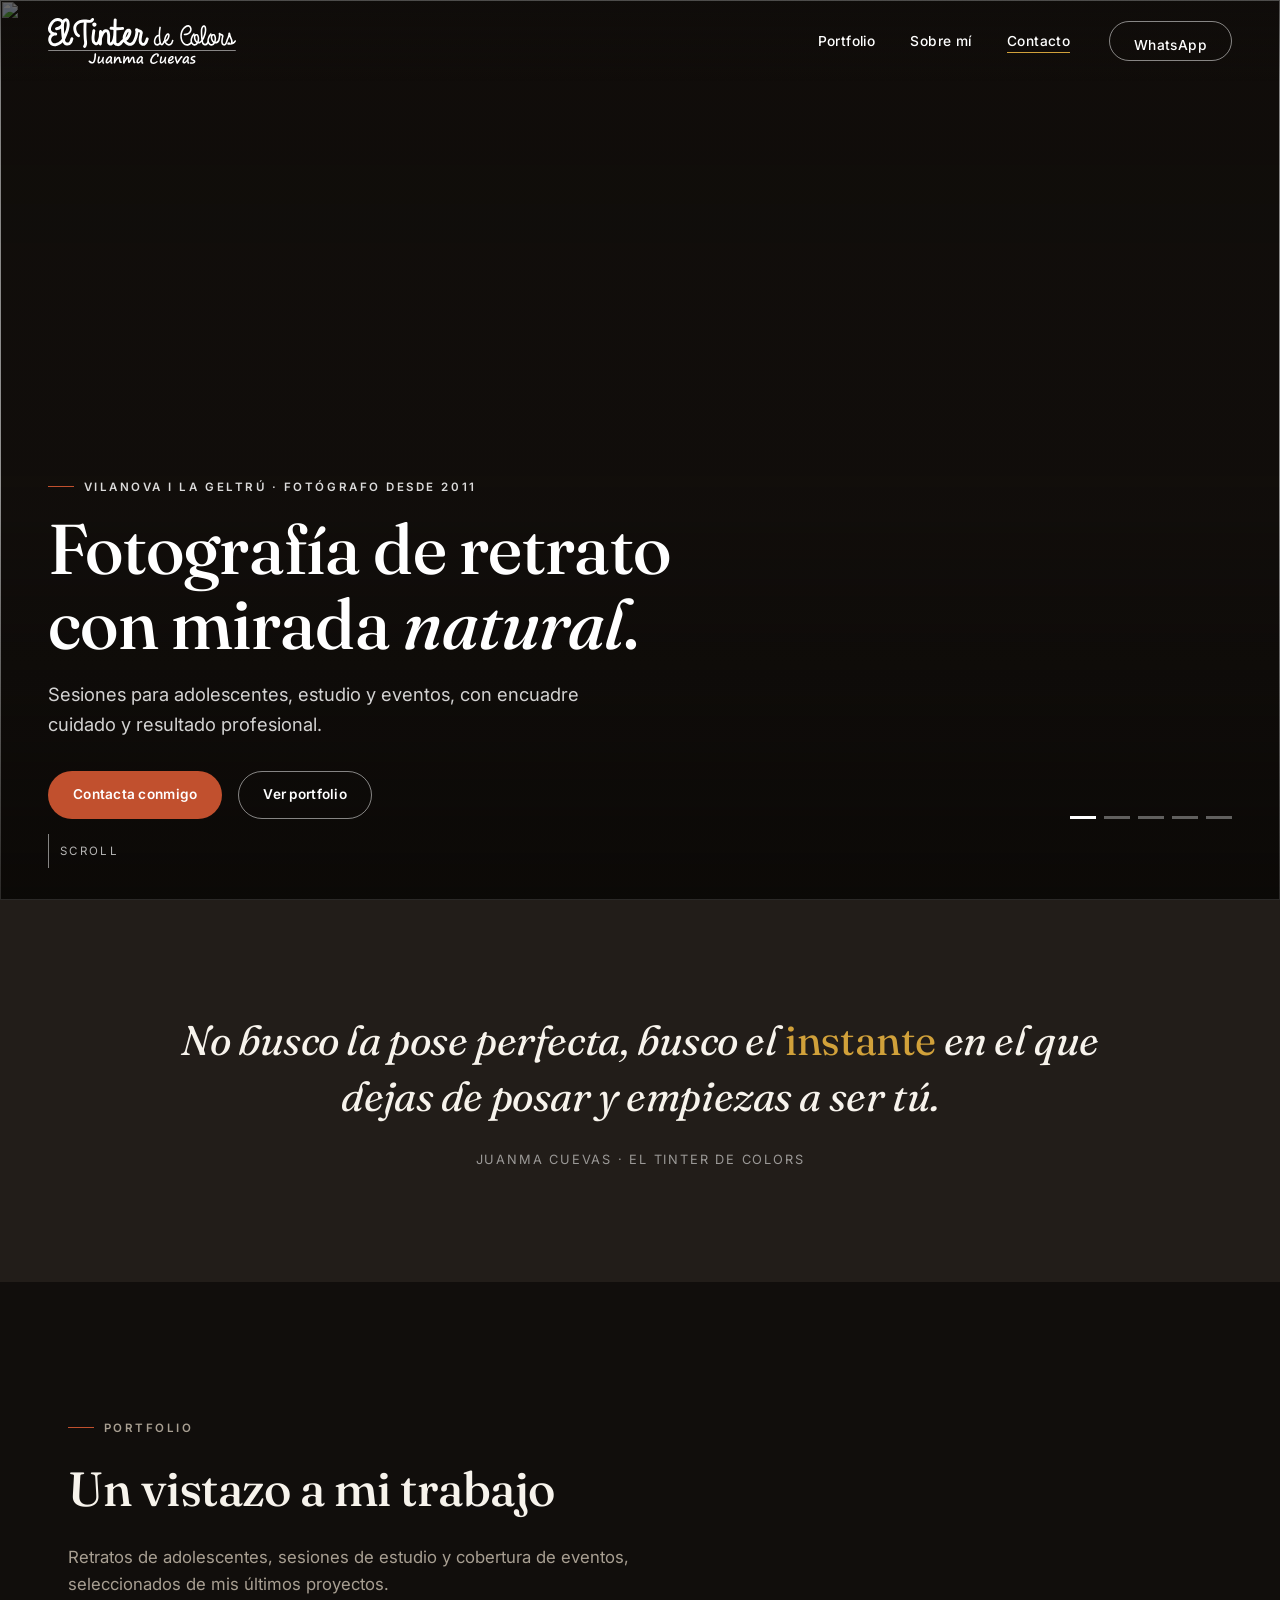
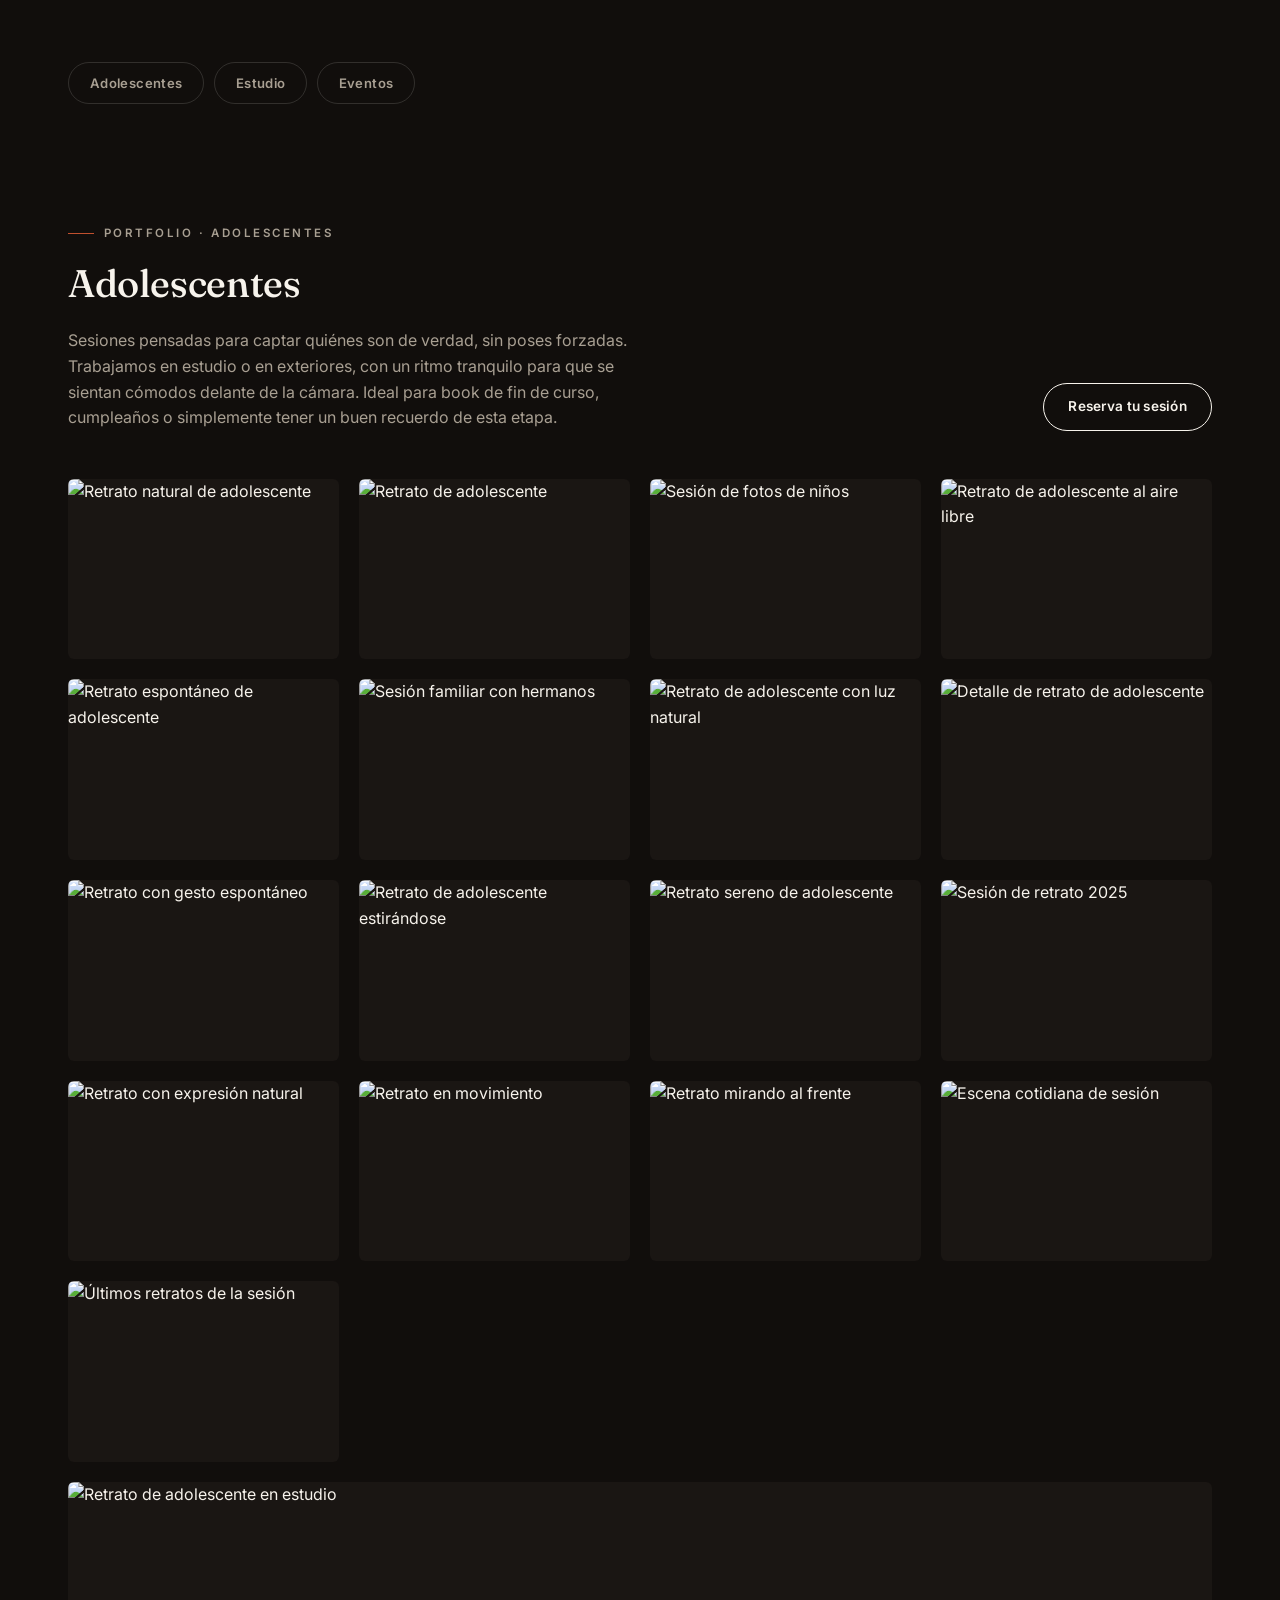
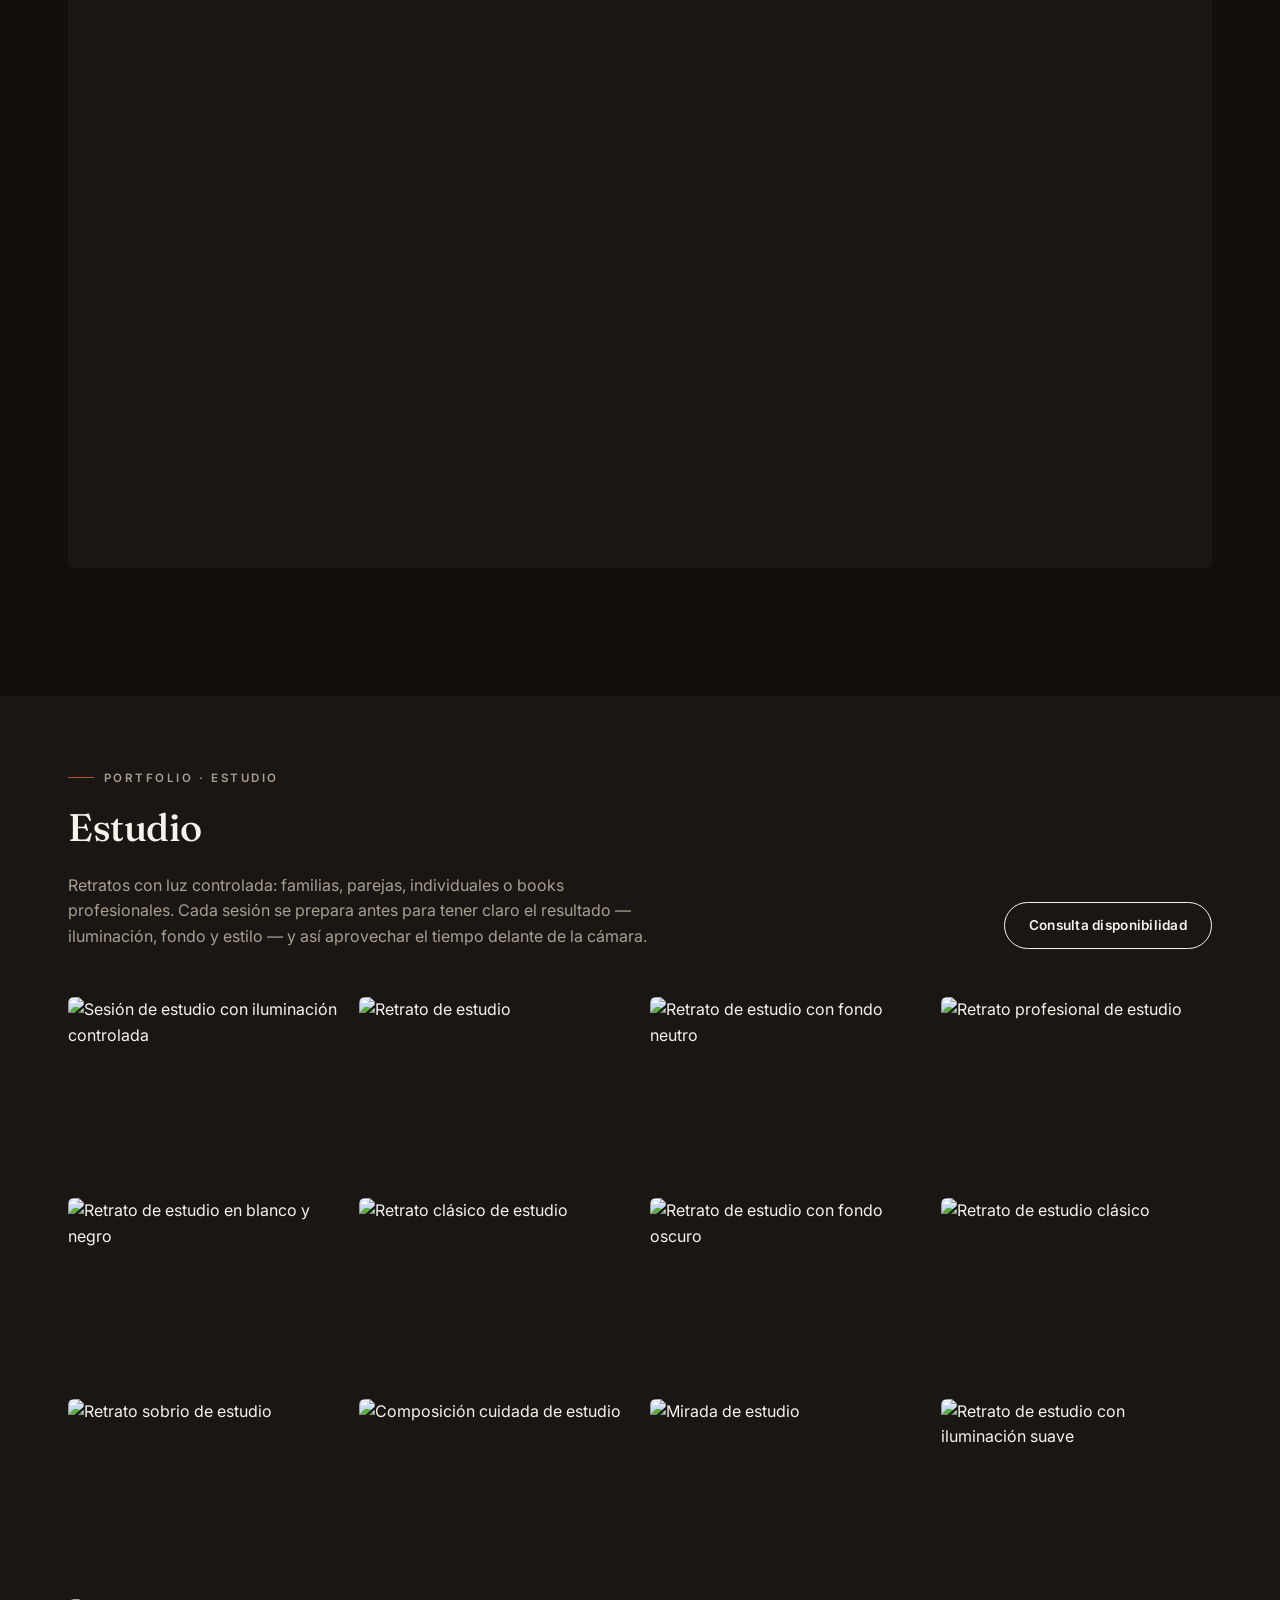
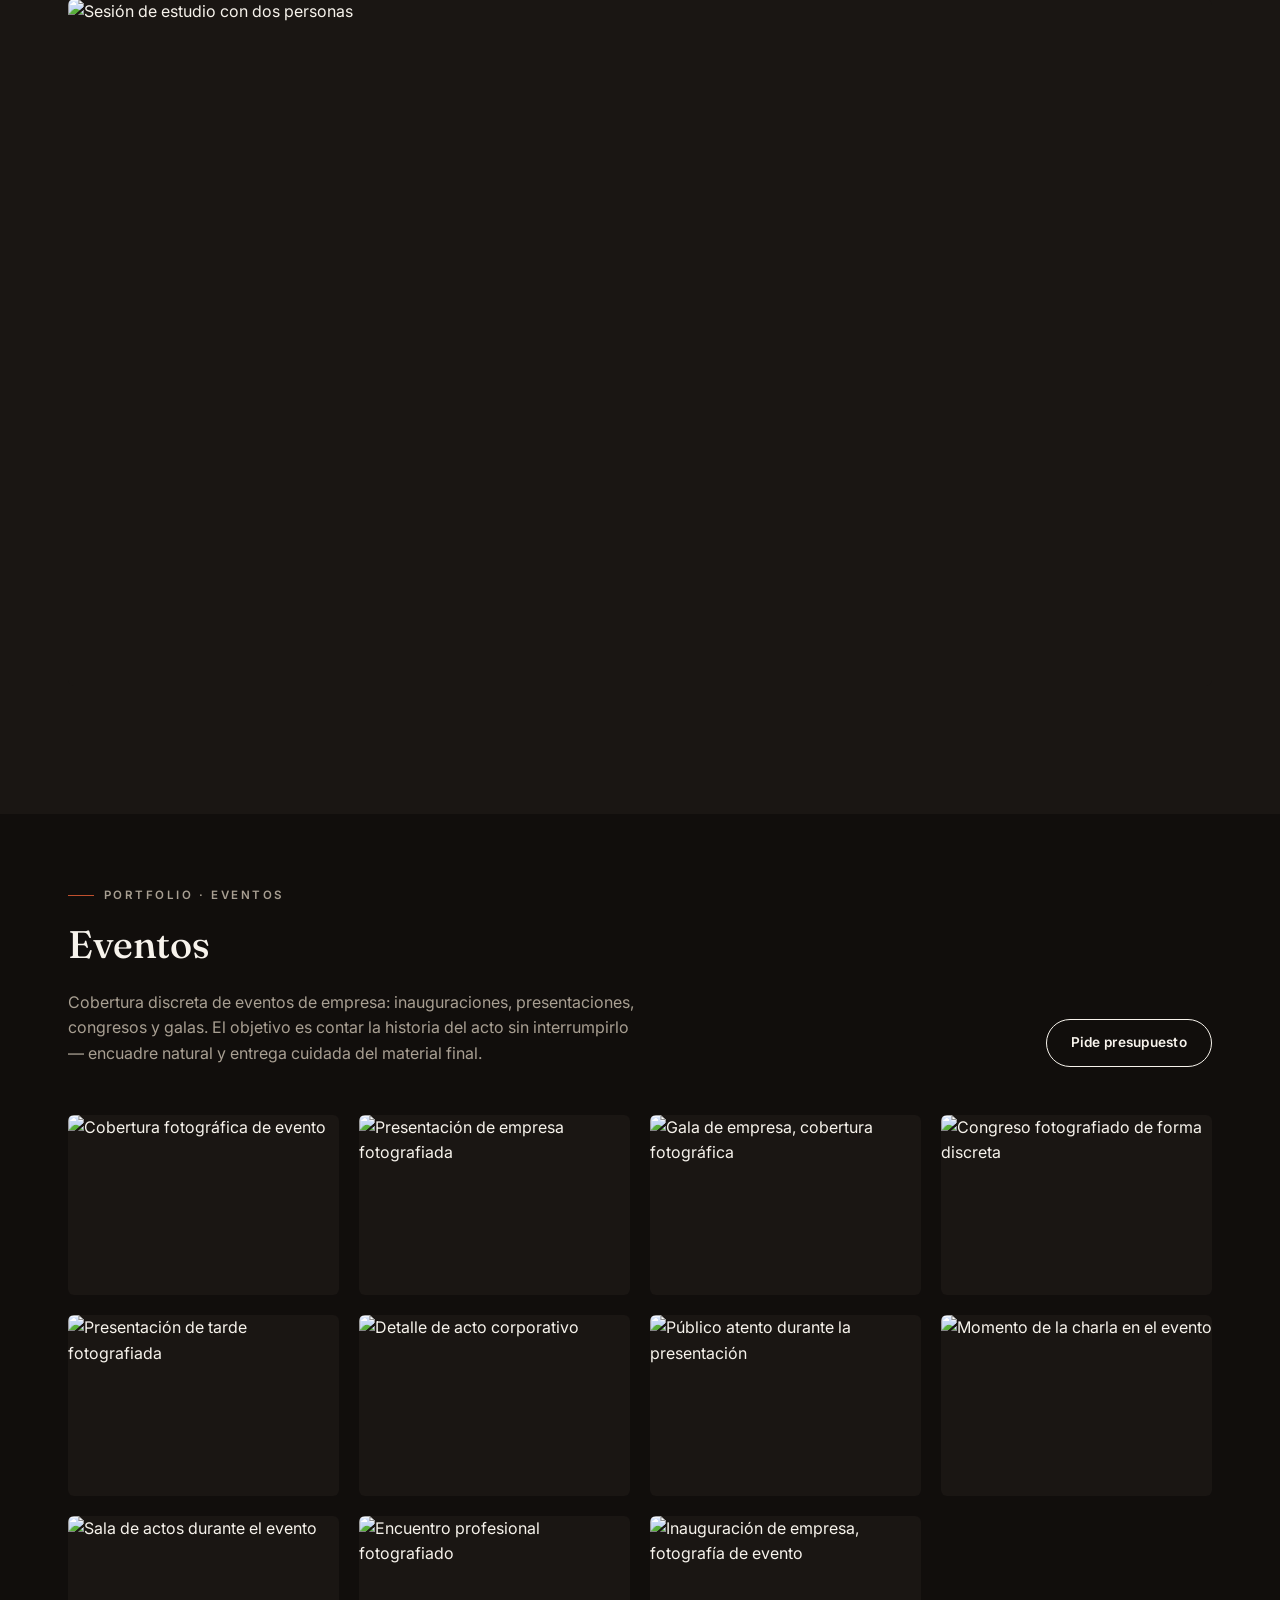
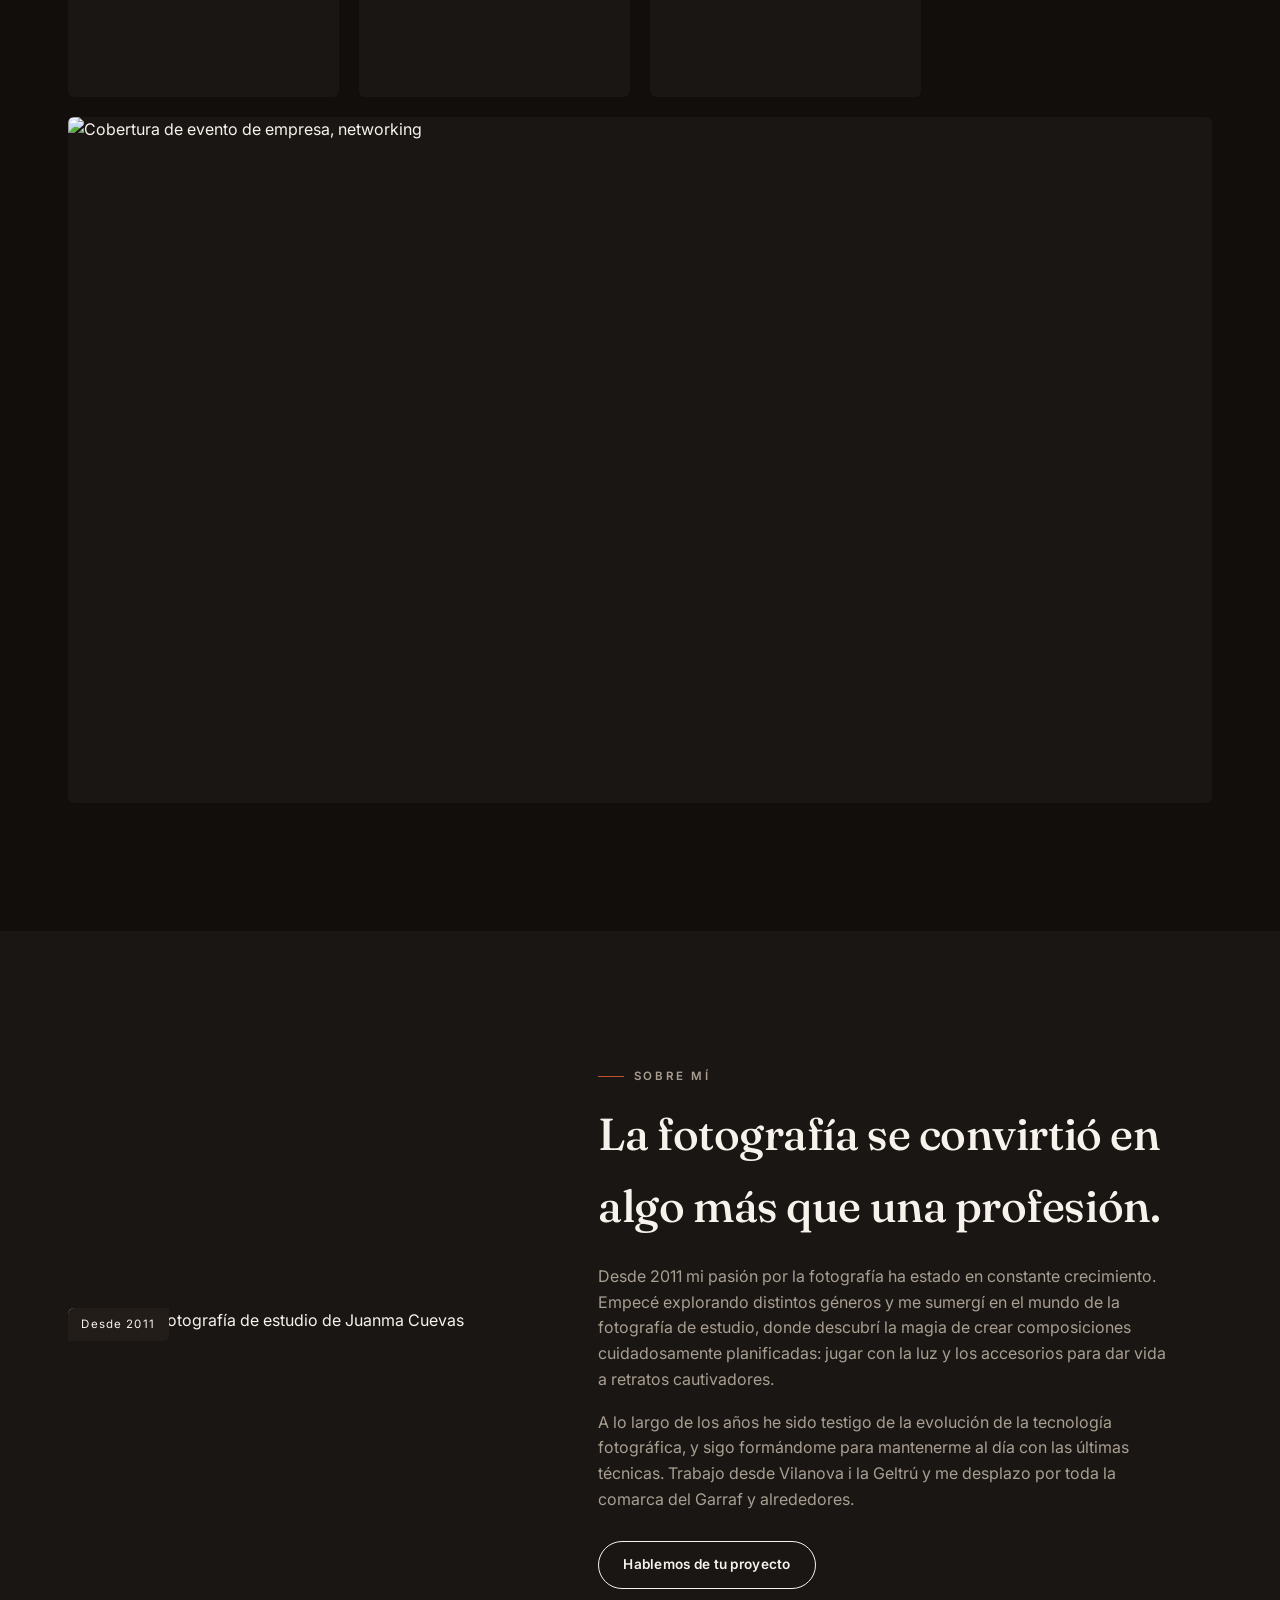
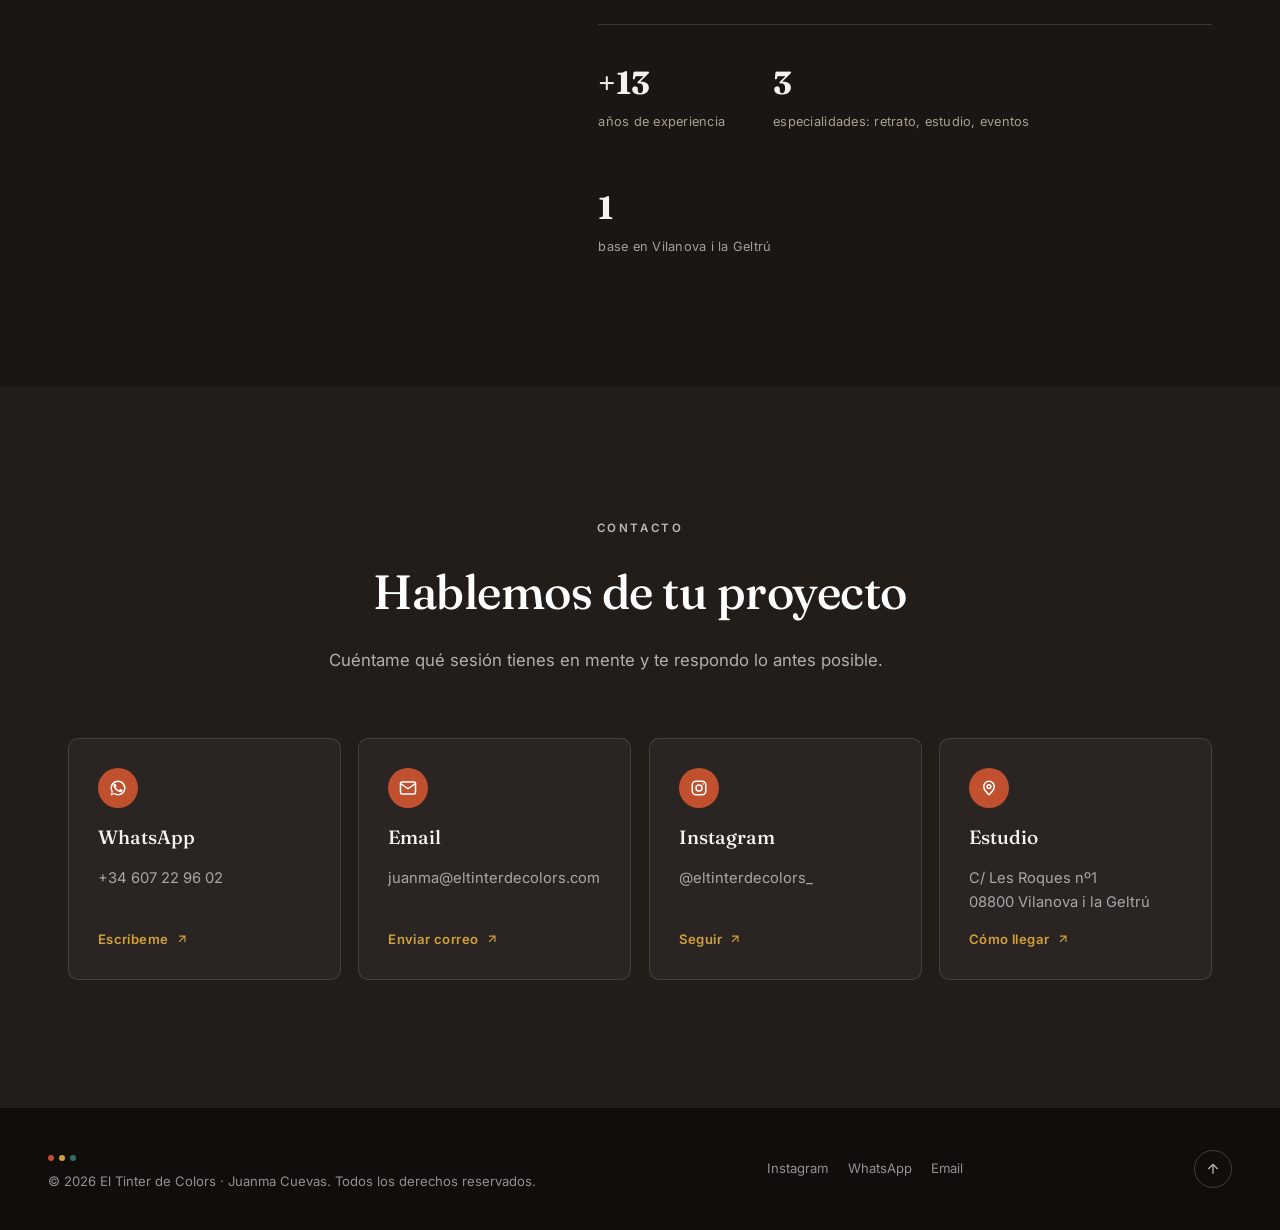
==== index.html @ e40f67b2 "Initial commit: El Tinter de Colors static site with CMS" ====
<!DOCTYPE html>
<html lang="es">
<head>
<meta charset="UTF-8">
<meta name="viewport" content="width=device-width, initial-scale=1.0">
<title>Juanma Cuevas — Fotógrafo de retrato en Vilanova i la Geltrú</title>
<meta name="description" content="Fotografía de retrato con mirada natural. Sesiones para adolescentes, estudio y eventos en Vilanova i la Geltrú y el Garraf, desde 2011.">
<link rel="icon" href="assets/favicon.svg" type="image/svg+xml">
<link rel="preconnect" href="https://fonts.googleapis.com">
<link rel="preconnect" href="https://fonts.gstatic.com" crossorigin>
<link href="https://fonts.googleapis.com/css2?family=Fraunces:ital,opsz,wght@0,9..144,400;0,9..144,500;1,9..144,400&family=Inter:wght@400;500;600;700&display=swap" rel="stylesheet">
<link rel="stylesheet" href="styles.css?v=7">
</head>
<body>

<a class="skip-link" href="#main">Ir al contenido</a>

<!-- ===================== HEADER ===================== -->
<header class="site-header" id="siteHeader">
  <a href="#inicio" class="logo-link" aria-label="El Tinter de Colors — Inicio">
    <img src="assets/logo.svg" alt="El Tinter de Colors — Juanma Cuevas">
  </a>

  <nav class="nav-desktop" aria-label="Navegación principal">
    <ul>
      <li><a href="#portfolio">Portfolio</a></li>
      <li><a href="#sobre-mi">Sobre mí</a></li>
      <li><a href="#contacto">Contacto</a></li>
    </ul>
    <a href="#" class="btn btn-ghost-light" target="_blank" rel="noopener" data-field="whatsappLink">WhatsApp</a>
  </nav>

  <button class="hamburger" id="hamburgerBtn" aria-label="Abrir menú" aria-expanded="false" aria-controls="navMobile">
    <span></span><span></span><span></span>
  </button>
</header>

<!-- ===================== MOBILE NAV ===================== -->
<nav class="nav-mobile" id="navMobile" aria-label="Navegación móvil">
  <ul>
    <li><a href="#portfolio">Portfolio</a></li>
    <li><a href="#sobre-mi">Sobre mí</a></li>
    <li><a href="#contacto">Contacto</a></li>
  </ul>
  <div class="nav-mobile-contact">
    <span class="ink-dots"><span></span><span></span><span></span></span>
    <a href="#" target="_blank" rel="noopener" data-field="whatsappLink" data-text="whatsappNumber"></a>
    <a href="#" data-field="emailLink" data-text="email"></a>
    <a href="#" target="_blank" rel="noopener" data-field="instagramLink" data-text="instagramHandle"></a>
  </div>
</nav>

<main id="main">

  <!-- ===================== HERO ===================== -->
  <section class="hero" id="inicio">
    <div class="hero-slides" id="heroSlides"></div>

    <div class="hero-content">
      <span class="kicker" data-text="hero.kicker"></span>
      <h1><span data-text="hero.title"></span> <em style="font-style:italic;" data-text="hero.titleEmphasis"></em>.</h1>
      <p data-text="hero.subtitle"></p>
      <div class="hero-actions">
        <a href="#contacto" class="btn btn-accent" data-text="hero.ctaPrimaryLabel"></a>
        <a href="#portfolio" class="btn btn-ghost-light" data-text="hero.ctaSecondaryLabel"></a>
      </div>
    </div>

    <div class="hero-dots" id="heroDots"></div>

    <div class="scroll-cue"><span class="line"></span> Scroll</div>
  </section>

  <!-- ===================== PHILOSOPHY ===================== -->
  <section class="philosophy">
    <div class="container reveal">
      <blockquote id="philosophyQuote"></blockquote>
      <cite data-text="philosophy.cite"></cite>
    </div>
  </section>

  <!-- ===================== PORTFOLIO ===================== -->
  <section class="section-pad" id="portfolio">
    <div class="container">
      <div class="section-head reveal">
        <span class="kicker" data-text="portfolioIntro.kicker"></span>
        <h2 data-text="portfolioIntro.title"></h2>
        <p data-text="portfolioIntro.description"></p>
      </div>

      <div class="filters reveal" id="portfolioFilters"></div>
    </div>
  </section>

  <!-- Category sections are injected here by script.js -->
  <div id="categorySections"></div>

  <!-- ===================== SOBRE MI ===================== -->
  <section class="section-pad about" id="sobre-mi">
    <div class="container">
      <div class="about-grid">
        <div class="about-media reveal">
          <span class="frame-tag" data-text="about.imageBadge"></span>
          <img id="aboutImage" src="" alt="">
        </div>
        <div class="about-copy reveal">
          <span class="kicker" data-text="about.kicker"></span>
          <h2 data-text="about.title"></h2>
          <div id="aboutParagraphs"></div>
          <a href="#contacto" class="btn btn-outline" data-text="about.ctaLabel"></a>

          <div class="stat-row" id="aboutStats"></div>
        </div>
      </div>
    </div>
  </section>

  <!-- ===================== CONTACTO ===================== -->
  <section class="section-pad contact" id="contacto">
    <div class="container">
      <div class="section-head center reveal">
        <span class="kicker" data-text="contact.kicker"></span>
        <h2 data-text="contact.title"></h2>
        <p data-text="contact.description"></p>
      </div>

      <div class="contact-grid reveal">
        <a class="contact-card" href="#" target="_blank" rel="noopener" data-field="whatsappLink">
          <span class="icon" aria-hidden="true">
            <svg viewBox="0 0 24 24" fill="currentColor"><path d="M17.472 14.382c-.297-.149-1.758-.867-2.03-.967-.273-.099-.472-.148-.67.15-.198.297-.767.966-.94 1.164-.173.199-.347.223-.644.075-.297-.15-1.255-.463-2.39-1.475-.883-.788-1.48-1.761-1.653-2.059-.173-.297-.018-.458.13-.606.134-.133.297-.347.446-.52.149-.174.198-.298.297-.497.099-.198.05-.371-.025-.52-.075-.149-.669-1.612-.916-2.207-.242-.579-.487-.5-.669-.51-.173-.008-.371-.01-.57-.01-.198 0-.52.074-.792.372-.272.297-1.04 1.016-1.04 2.479 0 1.462 1.065 2.875 1.213 3.074.149.198 2.096 3.2 5.077 4.487.709.306 1.262.489 1.694.625.712.227 1.36.195 1.871.118.571-.085 1.758-.719 2.006-1.413.248-.694.248-1.289.173-1.413-.074-.124-.272-.198-.57-.347z"/><path d="M12.001 2C6.478 2 2 6.477 2 12c0 1.986.583 3.837 1.588 5.396L2 22l4.746-1.556A9.94 9.94 0 0 0 12 22c5.522 0 10-4.477 10-10S17.523 2 12.001 2zm0 18.06a8.03 8.03 0 0 1-4.31-1.25l-.31-.184-3.194 1.047 1.06-3.11-.2-.318A8.05 8.05 0 1 1 20.05 12c0 4.445-3.605 8.06-8.049 8.06z"/></svg>
          </span>
          <h3>WhatsApp</h3>
          <p data-text="contact.whatsappNumber"></p>
          <span class="link-out">Escríbeme
            <svg viewBox="0 0 24 24" fill="none" stroke="currentColor" stroke-width="2"><path d="M7 17 17 7M7 7h10v10"/></svg>
          </span>
        </a>

        <a class="contact-card" href="#" data-field="emailLink">
          <span class="icon" aria-hidden="true">
            <svg viewBox="0 0 24 24" fill="none" stroke="currentColor" stroke-width="2" stroke-linecap="round" stroke-linejoin="round"><path d="M4 4h16a2 2 0 0 1 2 2v12a2 2 0 0 1-2 2H4a2 2 0 0 1-2-2V6a2 2 0 0 1 2-2z"/><polyline points="22 6 12 13 2 6"/></svg>
          </span>
          <h3>Email</h3>
          <p data-text="contact.email"></p>
          <span class="link-out">Enviar correo
            <svg viewBox="0 0 24 24" fill="none" stroke="currentColor" stroke-width="2"><path d="M7 17 17 7M7 7h10v10"/></svg>
          </span>
        </a>

        <a class="contact-card" href="#" target="_blank" rel="noopener" data-field="instagramLink">
          <span class="icon" aria-hidden="true">
            <svg viewBox="0 0 24 24" fill="none" stroke="currentColor" stroke-width="2"><rect x="3" y="3" width="18" height="18" rx="5"/><circle cx="12" cy="12" r="4"/><circle cx="17.5" cy="6.5" r="1" fill="currentColor" stroke="none"/></svg>
          </span>
          <h3>Instagram</h3>
          <p data-text="contact.instagramHandle"></p>
          <span class="link-out">Seguir
            <svg viewBox="0 0 24 24" fill="none" stroke="currentColor" stroke-width="2"><path d="M7 17 17 7M7 7h10v10"/></svg>
          </span>
        </a>

        <a class="contact-card" href="#" target="_blank" rel="noopener" data-field="mapsLink">
          <span class="icon" aria-hidden="true">
            <svg viewBox="0 0 24 24" fill="none" stroke="currentColor" stroke-width="2"><path d="M12 21s-7-6.2-7-11a7 7 0 0 1 14 0c0 4.8-7 11-7 11z"/><circle cx="12" cy="10" r="2.5"/></svg>
          </span>
          <h3>Estudio</h3>
          <p id="contactAddress"></p>
          <span class="link-out">Cómo llegar
            <svg viewBox="0 0 24 24" fill="none" stroke="currentColor" stroke-width="2"><path d="M7 17 17 7M7 7h10v10"/></svg>
          </span>
        </a>
      </div>
    </div>
  </section>

</main>

<!-- ===================== FOOTER ===================== -->
<footer class="site-footer">
  <div class="footer-inner">
    <div>
      <span class="ink-dots"><span></span><span></span><span></span></span>
      <div data-text="footer.copyright"></div>
    </div>
    <div class="footer-social">
      <a href="#" target="_blank" rel="noopener" data-field="instagramLink">Instagram</a>
      <a href="#" target="_blank" rel="noopener" data-field="whatsappLink">WhatsApp</a>
      <a href="#" data-field="emailLink">Email</a>
    </div>
    <button class="back-to-top" id="backToTop" aria-label="Volver arriba">
      <svg width="16" height="16" viewBox="0 0 24 24" fill="none" stroke="currentColor" stroke-width="2"><path d="M12 19V5M5 12l7-7 7 7"/></svg>
    </button>
  </div>
</footer>

<!-- ===================== LIGHTBOX ===================== -->
<div class="lightbox" id="lightbox">
  <button class="lightbox-close" id="lightboxClose" aria-label="Cerrar">
    <svg width="18" height="18" viewBox="0 0 24 24" fill="none" stroke="currentColor" stroke-width="2"><path d="M6 6l12 12M18 6 6 18"/></svg>
  </button>
  <button class="lightbox-nav prev" id="lightboxPrev" aria-label="Anterior">
    <svg width="18" height="18" viewBox="0 0 24 24" fill="none" stroke="currentColor" stroke-width="2"><path d="M15 6l-6 6 6 6"/></svg>
  </button>
  <div class="lightbox-img-wrap">
    <img id="lightboxImg" src="" alt="">
    <div class="lightbox-caption" id="lightboxCaption"></div>
  </div>
  <button class="lightbox-nav next" id="lightboxNext" aria-label="Siguiente">
    <svg width="18" height="18" viewBox="0 0 24 24" fill="none" stroke="currentColor" stroke-width="2"><path d="M9 6l6 6-6 6"/></svg>
  </button>
</div>

<script src="script.js?v=3"></script>
</body>
</html>
---- styles.css ----
/* ===================================================================
   El Tinter de Colors — Juanma Cuevas Fotografía
   =================================================================== */

:root {
  --bg: #110e0c;
  --bg-alt: #1a1613;
  --ink: #221d19;
  --ink-soft: #a89f92;
  --ink-faint: #6f695f;
  --line: rgba(247, 243, 236, 0.14);
  --accent: #c1502e;
  --accent-2: #2f6f62;
  --accent-3: #d1a13a;
  --paper: #f7f3ec;
  --overlay: rgba(20, 17, 14, 0.55);

  --font-display: 'Fraunces', 'Iowan Old Style', Georgia, serif;
  --font-body: 'Inter', -apple-system, BlinkMacSystemFont, 'Segoe UI', sans-serif;

  --container: 1240px;
  --gutter: clamp(1.25rem, 4vw, 3rem);
}

* { box-sizing: border-box; margin: 0; padding: 0; }

html { scroll-behavior: smooth; }

@media (prefers-reduced-motion: reduce) {
  html { scroll-behavior: auto; }
  * { animation-duration: 0.01ms !important; transition-duration: 0.01ms !important; }
}

body {
  background: var(--bg);
  color: var(--paper);
  font-family: var(--font-body);
  font-size: 16px;
  line-height: 1.6;
  -webkit-font-smoothing: antialiased;
  overflow-x: hidden;
}

img { max-width: 100%; display: block; }

a { color: inherit; text-decoration: none; }

.container {
  max-width: var(--container);
  margin: 0 auto;
  padding-inline: var(--gutter);
}

.skip-link {
  position: absolute;
  left: -9999px;
  top: 0;
  background: var(--ink);
  color: var(--paper);
  padding: 0.75rem 1.25rem;
  z-index: 999;
}
.skip-link:focus { left: 1rem; top: 1rem; }

/* ---------- Kicker / labels ---------- */
.kicker {
  display: inline-flex;
  align-items: center;
  gap: 0.6rem;
  font-family: var(--font-body);
  font-size: 0.72rem;
  letter-spacing: 0.22em;
  text-transform: uppercase;
  color: var(--ink-soft);
  font-weight: 600;
}
.kicker::before {
  content: '';
  width: 26px;
  height: 1px;
  background: var(--accent);
}

.ink-dots { display: inline-flex; gap: 5px; align-items: center; }
.ink-dots span {
  width: 6px; height: 6px; border-radius: 50%;
  display: inline-block;
}
.ink-dots span:nth-child(1) { background: var(--accent); }
.ink-dots span:nth-child(2) { background: var(--accent-3); }
.ink-dots span:nth-child(3) { background: var(--accent-2); }

/* ---------- Reveal on scroll ---------- */
.reveal {
  opacity: 0;
  transform: translateY(24px);
  transition: opacity 0.8s ease, transform 0.8s ease;
}
.reveal.is-visible { opacity: 1; transform: translateY(0); }

/* =============================== HEADER =============================== */
.site-header {
  position: fixed;
  inset: 0 0 auto 0;
  z-index: 100;
  display: flex;
  align-items: center;
  justify-content: space-between;
  padding: 1.1rem var(--gutter);
  color: #fff;
  background: linear-gradient(to bottom, rgba(15,13,11,0.45), transparent);
  transition: background 0.4s ease, padding 0.4s ease, backdrop-filter 0.4s ease;
}
.site-header.scrolled {
  background: rgba(15, 13, 11, 0.72);
  backdrop-filter: blur(10px);
  padding-block: 0.7rem;
  box-shadow: 0 1px 0 rgba(255,255,255,0.06);
}

.logo-link {
  display: inline-flex;
  align-items: center;
  color: #fff;
}
.logo-link img {
  height: 46px;
  width: auto;
  display: block;
  transition: height 0.4s ease;
}
.site-header.scrolled .logo-link img {
  height: 38px;
}
@media (max-width: 480px) {
  .logo-link img { height: 36px; }
  .site-header.scrolled .logo-link img { height: 32px; }
}

.nav-desktop {
  display: flex;
  align-items: center;
  gap: 2.4rem;
}
.nav-desktop ul {
  list-style: none;
  display: flex;
  gap: 2.2rem;
}
.nav-desktop a {
  font-size: 0.86rem;
  letter-spacing: 0.03em;
  font-weight: 500;
  position: relative;
  padding-bottom: 4px;
}
.nav-desktop a::after {
  content: '';
  position: absolute;
  left: 0; right: 100%; bottom: 0;
  height: 1px;
  background: var(--accent-3);
  transition: right 0.3s ease;
}
.nav-desktop a:hover::after,
.nav-desktop a.active::after { right: 0; }

.btn {
  display: inline-flex;
  align-items: center;
  gap: 0.5rem;
  font-family: var(--font-body);
  font-weight: 600;
  font-size: 0.85rem;
  letter-spacing: 0.02em;
  padding: 0.75rem 1.5rem;
  border-radius: 999px;
  border: 1px solid transparent;
  cursor: pointer;
  transition: transform 0.25s ease, background 0.25s ease, color 0.25s ease, border-color 0.25s ease;
}
.btn-accent {
  background: var(--accent);
  color: #fff;
}
.btn-accent:hover { background: #a1421f; transform: translateY(-2px); }

.btn-ghost-light {
  border-color: rgba(255,255,255,0.5);
  color: #fff;
}
.btn-ghost-light:hover { background: rgba(255,255,255,0.12); transform: translateY(-2px); }

.btn-outline {
  border-color: var(--paper);
  color: var(--paper);
}
.btn-outline:hover { background: var(--paper); color: var(--bg); transform: translateY(-2px); }

.hamburger {
  display: none;
  flex-direction: column;
  gap: 5px;
  background: none;
  border: none;
  cursor: pointer;
  padding: 8px;
  z-index: 210;
}
.hamburger span {
  width: 24px; height: 2px;
  background: #fff;
  transition: transform 0.3s ease, opacity 0.3s ease, background 0.3s ease;
}
.hamburger.is-open span { background: var(--paper); }
.hamburger.is-open span:nth-child(1) { transform: translateY(7px) rotate(45deg); }
.hamburger.is-open span:nth-child(2) { opacity: 0; }
.hamburger.is-open span:nth-child(3) { transform: translateY(-7px) rotate(-45deg); }

.nav-mobile {
  position: fixed;
  inset: 0;
  background: var(--ink);
  z-index: 200;
  display: flex;
  flex-direction: column;
  justify-content: center;
  padding: 3rem var(--gutter);
  transform: translateX(100%);
  transition: transform 0.45s cubic-bezier(.77,0,.18,1);
}
.nav-mobile.is-open { transform: translateX(0); }
.nav-mobile ul { list-style: none; display: flex; flex-direction: column; gap: 1.1rem; }
.nav-mobile a {
  font-family: var(--font-display);
  font-size: 2.4rem;
  color: var(--paper);
}
.nav-mobile .nav-mobile-contact {
  margin-top: 2.5rem;
  display: flex;
  flex-direction: column;
  gap: 0.9rem;
  color: var(--ink-soft);
  font-size: 0.95rem;
}
.nav-mobile .nav-mobile-contact a {
  overflow-wrap: anywhere;
}

/* =============================== HERO =============================== */
.hero {
  position: relative;
  height: 100svh;
  min-height: 560px;
  display: flex;
  align-items: flex-end;
  overflow: hidden;
  background: #14100d;
}
.hero-slides {
  position: absolute;
  inset: 0;
}
.hero-slide {
  position: absolute;
  inset: 0;
  opacity: 0;
  transition: opacity 2.2s ease;
}
.hero-slide.is-active { opacity: 1; }
.hero-slide img {
  width: 100%;
  height: 100%;
  object-fit: cover;
  transform: scale(1.06);
  animation: kenburns 9s ease forwards;
}
@keyframes kenburns {
  from { transform: scale(1.06); }
  to { transform: scale(1); }
}
.hero::after {
  content: '';
  position: absolute;
  inset: 0;
  background: linear-gradient(to top, rgba(10,8,6,0.82) 0%, rgba(10,8,6,0.25) 46%, rgba(10,8,6,0.35) 100%);
  z-index: 1;
}
.hero-content {
  position: relative;
  z-index: 2;
  color: #fff;
  padding: 0 var(--gutter) clamp(3.5rem, 9vh, 6.5rem);
  max-width: 780px;
}
.hero .kicker { color: rgba(255,255,255,0.85); }
.hero-content h1 {
  font-family: var(--font-display);
  font-weight: 500;
  font-size: clamp(2.4rem, 5.6vw, 4.4rem);
  line-height: 1.06;
  margin: 1rem 0 1.2rem;
  letter-spacing: -0.01em;
}
.hero-content p {
  font-size: clamp(1rem, 1.6vw, 1.15rem);
  color: rgba(255,255,255,0.82);
  max-width: 46ch;
  margin-bottom: 2rem;
}
.hero-actions { display: flex; gap: 1rem; flex-wrap: wrap; }

.hero-dots {
  position: absolute;
  right: var(--gutter);
  bottom: clamp(3.5rem, 9vh, 6.5rem);
  z-index: 2;
  display: flex;
  gap: 0.5rem;
}
.hero-dots button {
  width: 26px; height: 3px;
  background: rgba(255,255,255,0.35);
  border: none;
  cursor: pointer;
  padding: 0;
  transition: background 0.3s ease;
}
.hero-dots button.is-active { background: #fff; }

.scroll-cue {
  position: absolute;
  left: var(--gutter);
  bottom: 2rem;
  z-index: 2;
  color: rgba(255,255,255,0.7);
  font-size: 0.72rem;
  letter-spacing: 0.2em;
  text-transform: uppercase;
  display: flex;
  align-items: center;
  gap: 0.7rem;
  writing-mode: horizontal-tb;
}
.scroll-cue .line {
  width: 1px;
  height: 34px;
  background: rgba(255,255,255,0.5);
  position: relative;
  overflow: hidden;
}
.scroll-cue .line::after {
  content: '';
  position: absolute;
  top: -100%; left: 0; right: 0; height: 100%;
  background: #fff;
  animation: scrollcue 2.2s ease-in-out infinite;
}
@keyframes scrollcue {
  0% { top: -100%; }
  60% { top: 100%; }
  100% { top: 100%; }
}

@media (max-width: 720px) {
  .scroll-cue { display: none; }
}

/* =============================== SECTIONS =============================== */
section { position: relative; }

.section-pad { padding-block: clamp(4.5rem, 10vw, 8rem); }
#portfolio.section-pad { padding-block: clamp(4.5rem, 10vw, 8rem) 0; }
.portfolio-block { padding-top: clamp(2.5rem, 6vw, 4rem); }

.section-head {
  max-width: 640px;
  margin-bottom: clamp(2.5rem, 6vw, 4rem);
}
.section-head h2 {
  font-family: var(--font-display);
  font-weight: 500;
  font-size: clamp(2rem, 4vw, 3rem);
  margin-top: 0.9rem;
  letter-spacing: -0.01em;
}
.section-head p {
  margin-top: 1rem;
  color: var(--ink-soft);
  font-size: 1.05rem;
  max-width: 52ch;
}
.section-head.center { margin-inline: auto; text-align: center; }
.section-head.center .kicker::before { display: none; }

/* ---------- Philosophy strip ---------- */
.philosophy {
  background: var(--ink);
  color: var(--paper);
  padding-block: clamp(4rem, 9vw, 7rem);
}
.philosophy blockquote {
  font-family: var(--font-display);
  font-weight: 400;
  font-style: italic;
  font-size: clamp(1.5rem, 3.6vw, 2.6rem);
  line-height: 1.35;
  max-width: 920px;
  margin-inline: auto;
  text-align: center;
  letter-spacing: -0.01em;
}
.philosophy blockquote span { color: var(--accent-3); font-style: normal; }
.philosophy cite {
  display: block;
  margin-top: 1.6rem;
  text-align: center;
  font-style: normal;
  font-size: 0.8rem;
  letter-spacing: 0.14em;
  text-transform: uppercase;
  color: rgba(255,255,255,0.55);
}

/* ---------- Portfolio ---------- */
.filters {
  display: flex;
  gap: 0.6rem;
  flex-wrap: wrap;
  margin-bottom: clamp(2rem, 5vw, 3rem);
}
.filter-btn {
  display: inline-block;
  font-family: var(--font-body);
  font-size: 0.82rem;
  font-weight: 600;
  letter-spacing: 0.03em;
  padding: 0.6rem 1.3rem;
  border-radius: 999px;
  border: 1px solid var(--line);
  background: transparent;
  color: var(--ink-soft);
  cursor: pointer;
  text-decoration: none;
  transition: all 0.25s ease;
}
.filter-btn:hover { border-color: var(--paper); color: var(--paper); }
.filter-btn.is-active {
  background: var(--paper);
  border-color: var(--paper);
  color: var(--bg);
}

.portfolio-block.alt { background: var(--bg-alt); }
.portfolio-block-head {
  display: flex;
  justify-content: space-between;
  align-items: flex-end;
  gap: 1.5rem 2.5rem;
  flex-wrap: wrap;
  margin-bottom: clamp(2rem, 5vw, 3rem);
}
.portfolio-block-head > div { flex: 1 1 420px; }
.portfolio-block-head h3 {
  font-family: var(--font-display);
  font-weight: 500;
  font-size: clamp(1.7rem, 3.2vw, 2.4rem);
  margin-top: 0.6rem;
  letter-spacing: -0.01em;
}
.portfolio-block-head p {
  color: var(--ink-soft);
  max-width: 58ch;
  margin-top: 0.9rem;
}
.portfolio-block-head .btn { flex-shrink: 0; }

.gallery {
  display: grid;
  grid-template-columns: repeat(auto-fit, minmax(260px, 1fr));
  align-items: start;
  gap: clamp(0.75rem, 1.6vw, 1.25rem);
}
.gallery-item {
  position: relative;
  overflow: hidden;
  border-radius: 6px;
  cursor: zoom-in;
  background: var(--bg-alt);
  width: 100%;
  aspect-ratio: 4 / 5;
  transition: opacity 0.4s ease, transform 0.4s ease;
}
/* Aspect ratio matched to each photo's real orientation so cover-cropping
   stays minimal instead of forcing landscape shots into portrait boxes. */
.gallery-item.is-portrait { aspect-ratio: 4 / 5; }
.gallery-item.is-portrait img { object-position: center 22%; }
.gallery-item.is-square { aspect-ratio: 1 / 1; }
.gallery-item.is-landscape { aspect-ratio: 3 / 2; }
.gallery-item.is-wide { aspect-ratio: 5 / 3; grid-column: 1 / -1; }
.gallery-item.is-hidden { display: none; }
.gallery-item img {
  width: 100%; height: 100%;
  object-fit: cover;
  transition: transform 0.7s cubic-bezier(.2,.7,.2,1), filter 0.5s ease;
}
.gallery-item:hover img { transform: scale(1.06); }
.gallery-item .tag {
  position: absolute;
  left: 0.9rem; bottom: 0.9rem;
  right: 0.9rem;
  color: #fff;
  opacity: 0;
  transform: translateY(8px);
  transition: opacity 0.35s ease, transform 0.35s ease;
  display: flex;
  flex-direction: column;
  gap: 0.15rem;
}
.gallery-item .tag-cat {
  font-size: 0.68rem;
  letter-spacing: 0.14em;
  text-transform: uppercase;
  font-weight: 600;
  color: rgba(255,255,255,0.7);
}
.gallery-item .tag-phrase {
  font-family: var(--font-display);
  font-style: italic;
  font-weight: 400;
  font-size: 1.15rem;
  line-height: 1.2;
}
.gallery-item::before {
  content: '';
  position: absolute; inset: 0;
  background: linear-gradient(to top, rgba(10,8,6,0.55), transparent 45%);
  opacity: 0;
  transition: opacity 0.35s ease;
}
.gallery-item:hover::before,
.gallery-item:hover .tag { opacity: 1; transform: translateY(0); }

/* ---------- Sobre mi ---------- */
.about {
  background: var(--bg-alt);
}
.about-grid {
  display: grid;
  grid-template-columns: 0.85fr 1.15fr;
  gap: clamp(2rem, 6vw, 5rem);
  align-items: center;
}
.about-media {
  position: relative;
  aspect-ratio: 3/2;
  border-radius: 6px;
  overflow: hidden;
}
.about-media img { width: 100%; height: 100%; object-fit: cover; }
.about-media .frame-tag {
  position: absolute;
  left: -1px; top: -1px;
  background: var(--ink);
  color: var(--paper);
  font-size: 0.72rem;
  letter-spacing: 0.1em;
  padding: 0.5rem 0.9rem;
  border-radius: 0 0 6px 0;
}
.about-copy h2 {
  font-family: var(--font-display);
  font-weight: 500;
  font-size: clamp(2rem, 4vw, 2.8rem);
  margin: 0.8rem 0 1.4rem;
  letter-spacing: -0.01em;
}
.about-copy p { color: var(--ink-soft); margin-bottom: 1.1rem; max-width: 58ch; }
.about-copy p:last-of-type { margin-bottom: 1.8rem; }

.stat-row {
  display: flex;
  gap: clamp(1.5rem, 4vw, 3rem);
  margin-top: 2.2rem;
  padding-top: 2rem;
  border-top: 1px solid var(--line);
  flex-wrap: wrap;
}
.stat b {
  display: block;
  font-family: var(--font-display);
  font-size: 2rem;
  color: var(--paper);
}
.stat span {
  font-size: 0.8rem;
  color: var(--ink-soft);
  letter-spacing: 0.02em;
}

@media (max-width: 800px) {
  .about-grid { grid-template-columns: 1fr; }
}

/* ---------- Contacto ---------- */
.contact { background: var(--ink); color: var(--paper); }
.contact .kicker { color: rgba(255,255,255,0.7); }
.contact .section-head h2 { color: #fff; }
.contact .section-head p { color: rgba(255,255,255,0.65); }

.contact-grid {
  display: grid;
  grid-template-columns: repeat(auto-fit, minmax(230px, 1fr));
  gap: 1.1rem;
}
.contact-card {
  background: rgba(255,255,255,0.04);
  border: 1px solid rgba(255,255,255,0.12);
  border-radius: 10px;
  padding: 1.8rem;
  transition: background 0.3s ease, transform 0.3s ease, border-color 0.3s ease;
  display: flex;
  flex-direction: column;
  gap: 0.9rem;
}
.contact-card:hover {
  background: rgba(255,255,255,0.08);
  border-color: rgba(255,255,255,0.28);
  transform: translateY(-4px);
}
.contact-card .icon {
  width: 40px; height: 40px;
  border-radius: 50%;
  display: flex;
  align-items: center;
  justify-content: center;
  background: var(--accent);
  color: #fff;
  flex-shrink: 0;
}
.contact-card .icon svg { width: 18px; height: 18px; }
.contact-card h3 { font-family: var(--font-display); font-size: 1.2rem; font-weight: 500; }
.contact-card p { color: rgba(255,255,255,0.6); font-size: 0.92rem; }
.contact-card .link-out {
  margin-top: auto;
  font-size: 0.82rem;
  font-weight: 600;
  letter-spacing: 0.03em;
  color: var(--accent-3);
  display: inline-flex;
  align-items: center;
  gap: 0.4rem;
}
.contact-card .link-out svg { width: 14px; height: 14px; transition: transform 0.25s ease; }
.contact-card:hover .link-out svg { transform: translate(3px, -3px); }

/* =============================== FOOTER =============================== */
.site-footer {
  background: #100d0b;
  color: rgba(255,255,255,0.55);
  padding: 2.4rem var(--gutter);
}
.footer-inner {
  max-width: var(--container);
  margin: 0 auto;
  display: flex;
  justify-content: space-between;
  align-items: center;
  gap: 1rem;
  flex-wrap: wrap;
  font-size: 0.82rem;
}
.footer-inner .ink-dots { margin-bottom: 0.6rem; }
.footer-social { display: flex; gap: 1.2rem; }
.footer-social a { color: rgba(255,255,255,0.55); transition: color 0.25s ease; }
.footer-social a:hover { color: #fff; }
.back-to-top {
  background: none; border: 1px solid rgba(255,255,255,0.2);
  color: rgba(255,255,255,0.7);
  width: 38px; height: 38px; border-radius: 50%;
  display: flex; align-items: center; justify-content: center;
  cursor: pointer; transition: all 0.25s ease;
}
.back-to-top:hover { background: #fff; color: #100d0b; border-color: #fff; }

/* =============================== LIGHTBOX =============================== */
.lightbox {
  position: fixed;
  inset: 0;
  z-index: 300;
  background: rgba(8, 6, 5, 0.94);
  display: flex;
  align-items: center;
  justify-content: center;
  opacity: 0;
  visibility: hidden;
  transition: opacity 0.35s ease, visibility 0.35s ease;
}
.lightbox.is-open { opacity: 1; visibility: visible; }
.lightbox-img-wrap {
  max-width: min(92vw, 1200px);
  max-height: 86vh;
}
.lightbox img {
  max-width: 100%;
  max-height: 86vh;
  width: auto;
  margin-inline: auto;
  border-radius: 4px;
  box-shadow: 0 30px 80px rgba(0,0,0,0.5);
}
.lightbox-caption {
  text-align: center;
  color: rgba(255,255,255,0.6);
  font-size: 0.78rem;
  letter-spacing: 0.1em;
  text-transform: uppercase;
  margin-top: 1rem;
}
.lightbox-close, .lightbox-nav {
  position: absolute;
  background: rgba(255,255,255,0.06);
  border: 1px solid rgba(255,255,255,0.2);
  color: #fff;
  width: 46px; height: 46px;
  border-radius: 50%;
  display: flex; align-items: center; justify-content: center;
  cursor: pointer;
  transition: background 0.25s ease;
}
.lightbox-close:hover, .lightbox-nav:hover { background: rgba(255,255,255,0.18); }
.lightbox-close { top: 1.6rem; right: 1.6rem; }
.lightbox-nav.prev { left: 1.6rem; top: 50%; transform: translateY(-50%); }
.lightbox-nav.next { right: 1.6rem; top: 50%; transform: translateY(-50%); }
@media (max-width: 640px) {
  .lightbox-nav { width: 38px; height: 38px; }
  .lightbox-nav.prev { left: 0.6rem; }
  .lightbox-nav.next { right: 0.6rem; }
  .lightbox-close { top: 0.8rem; right: 0.8rem; }
}

/* =============================== RESPONSIVE NAV SWITCH =============================== */
@media (max-width: 880px) {
  .nav-desktop { display: none; }
  .hamburger { display: flex; }
}
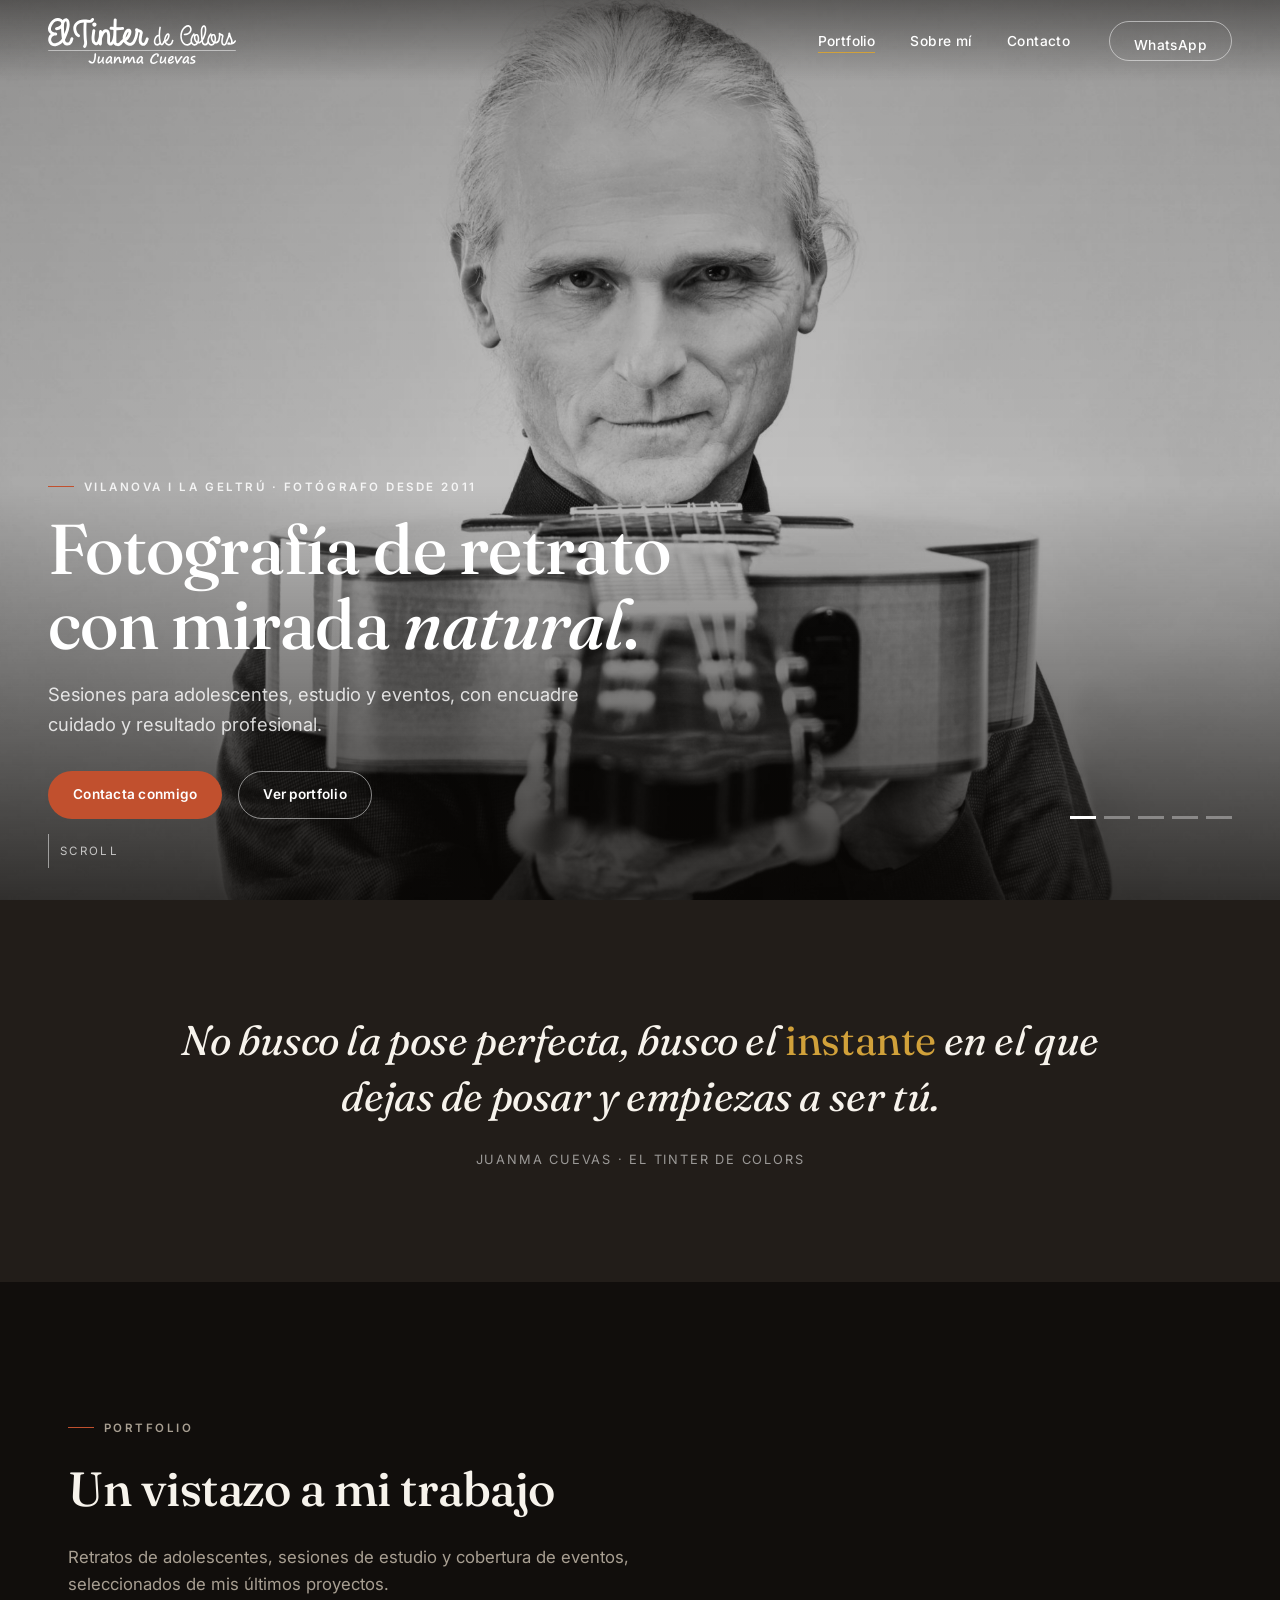
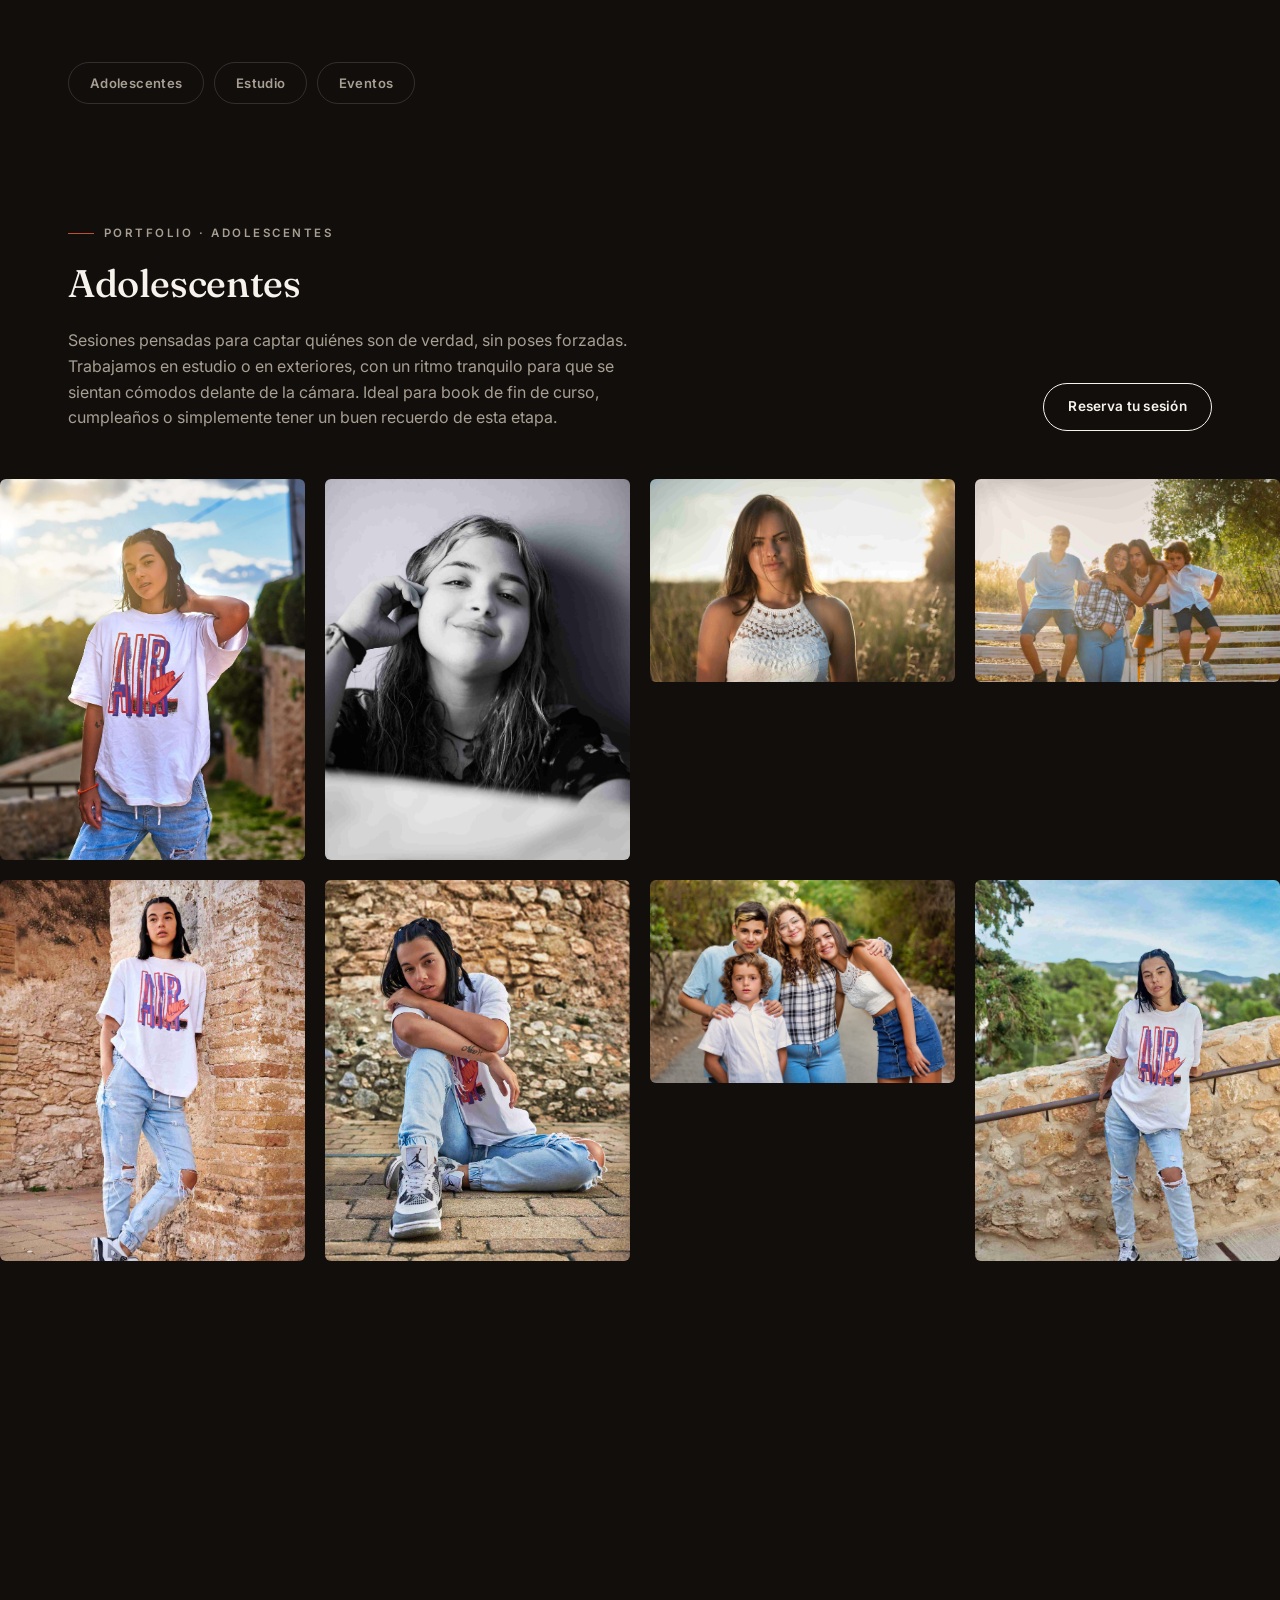
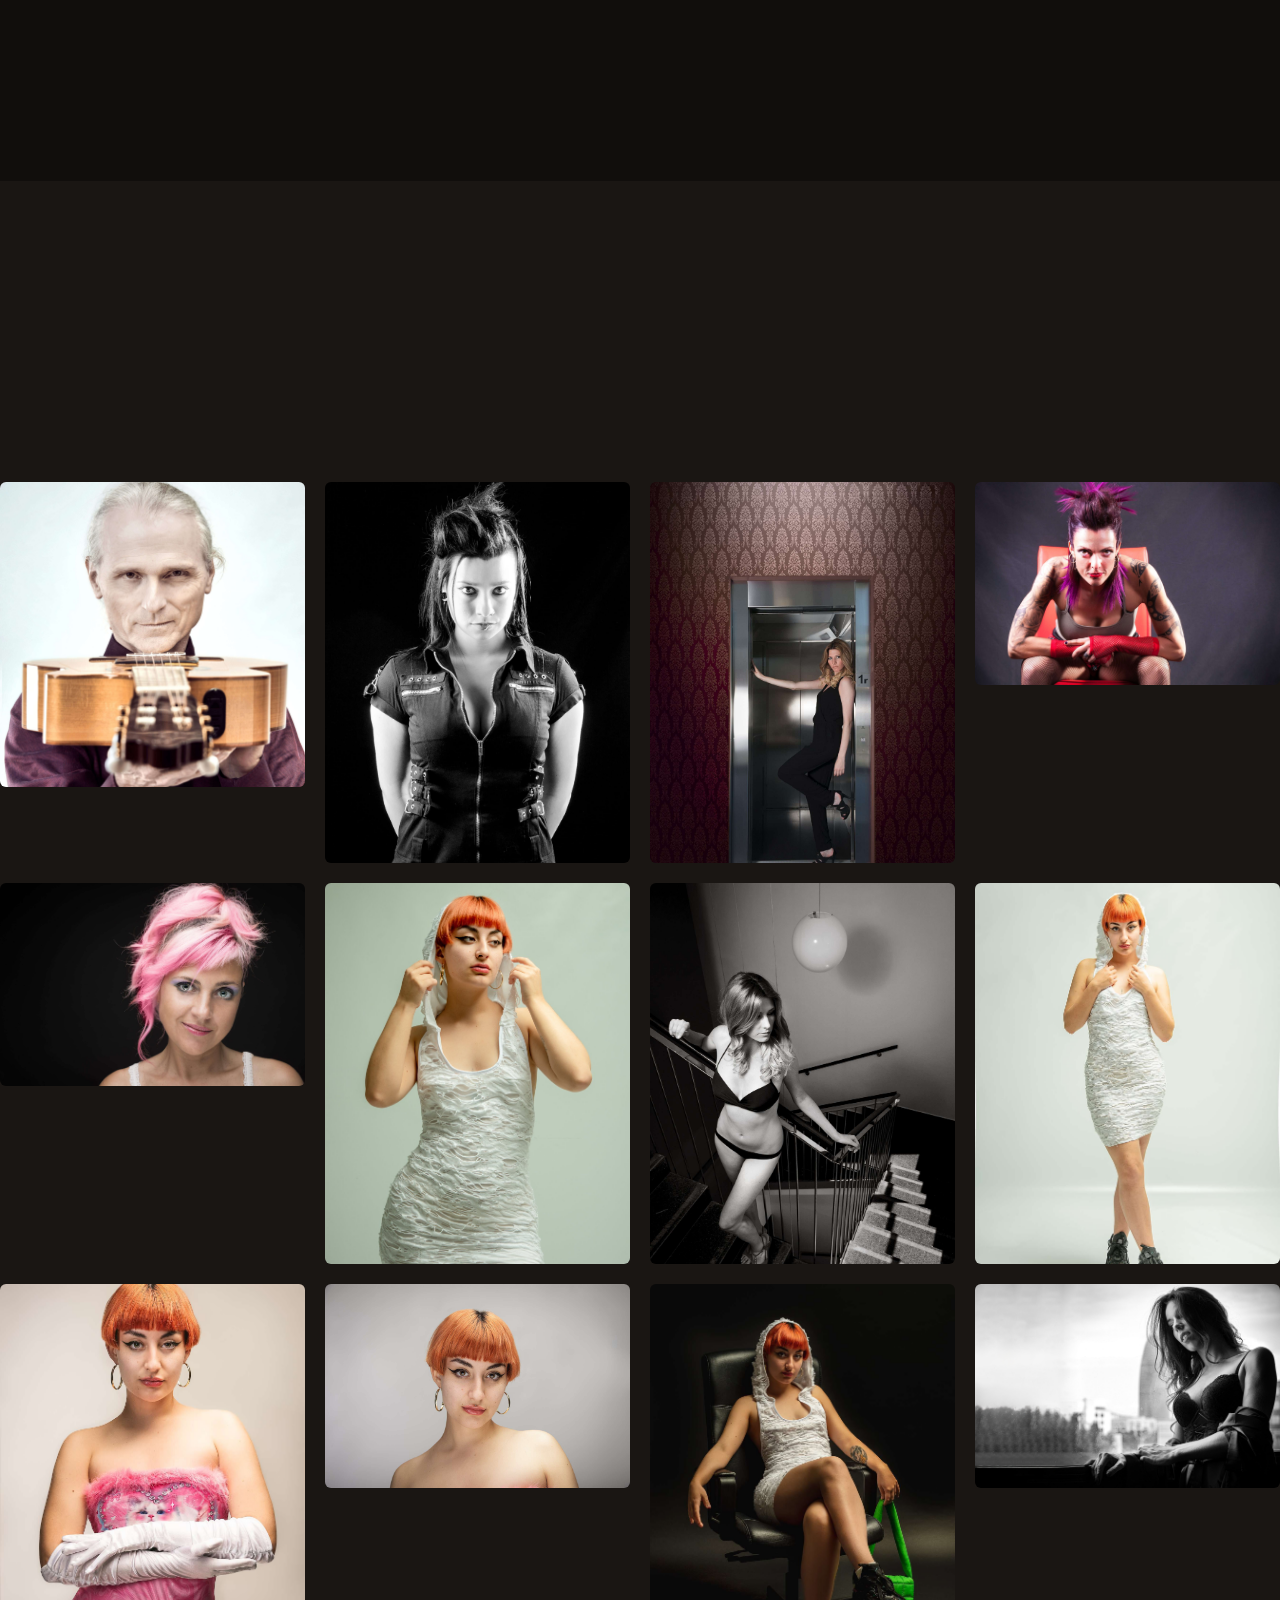
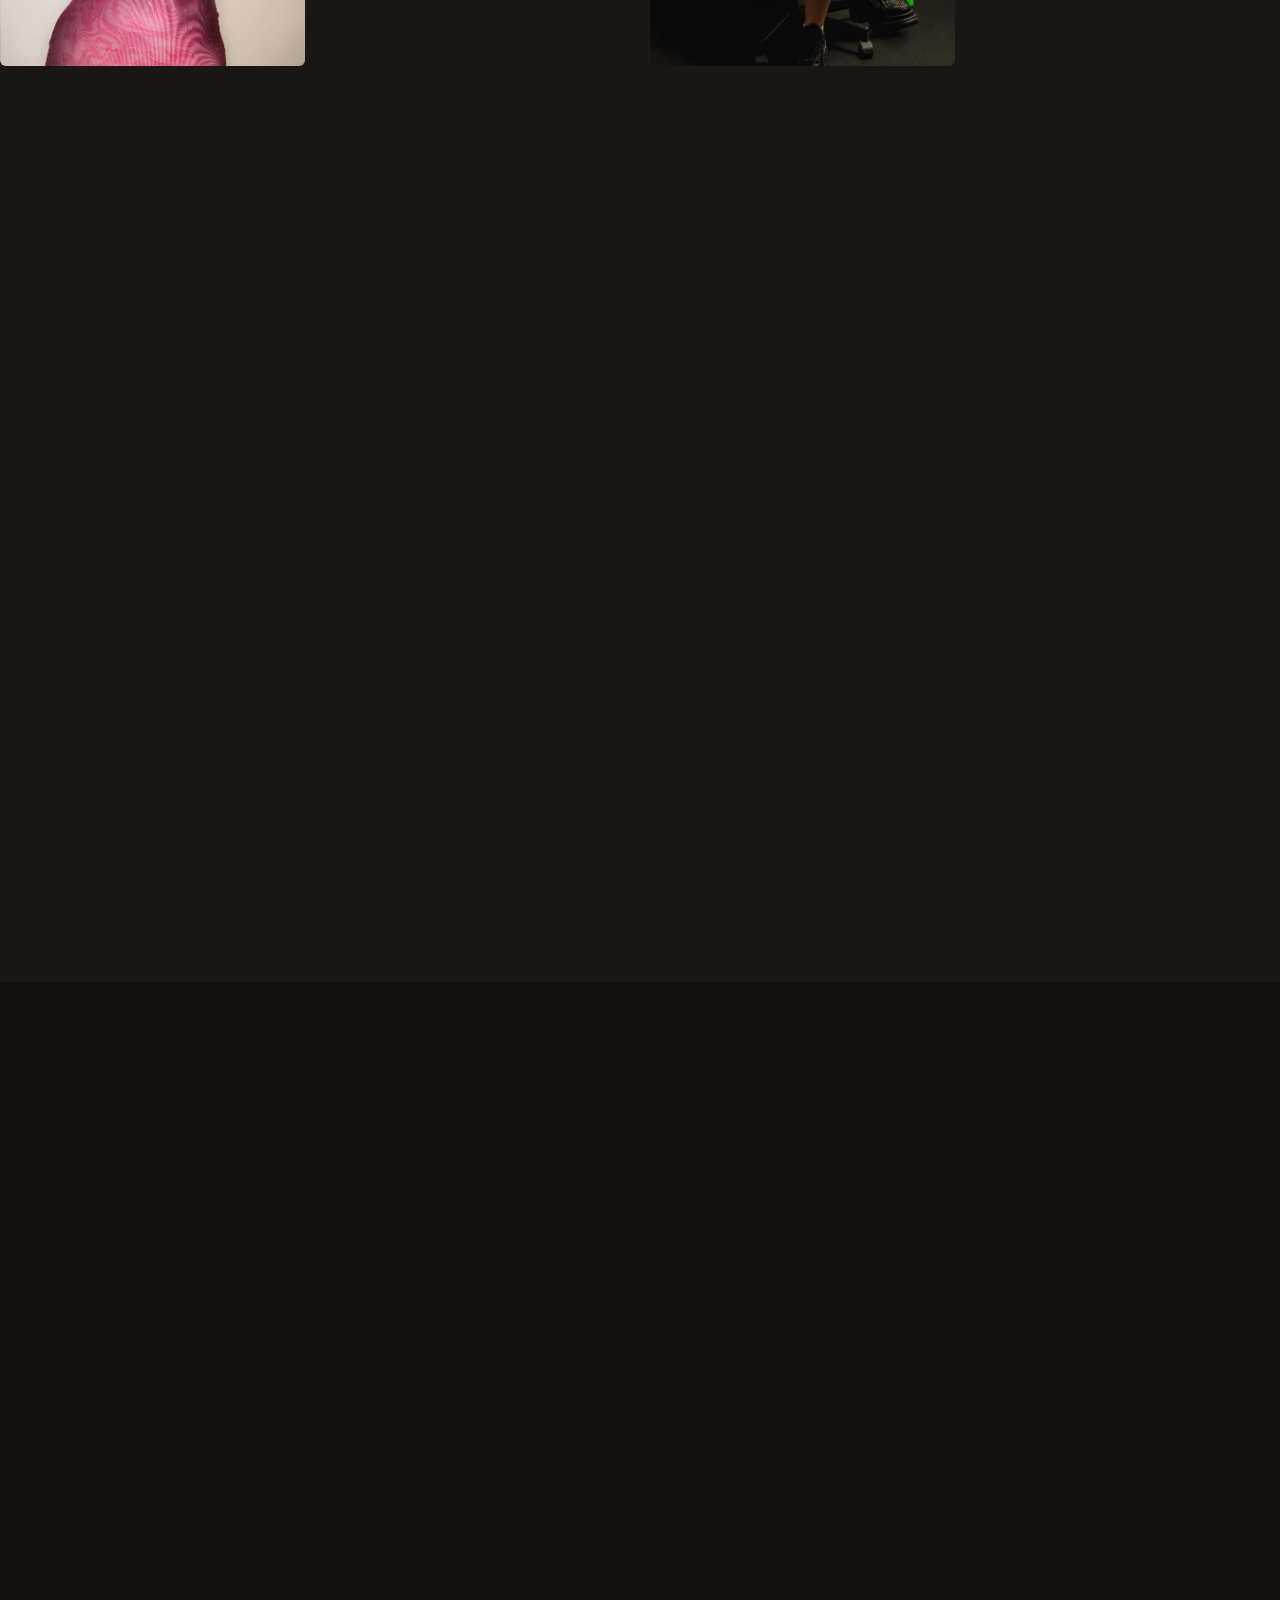
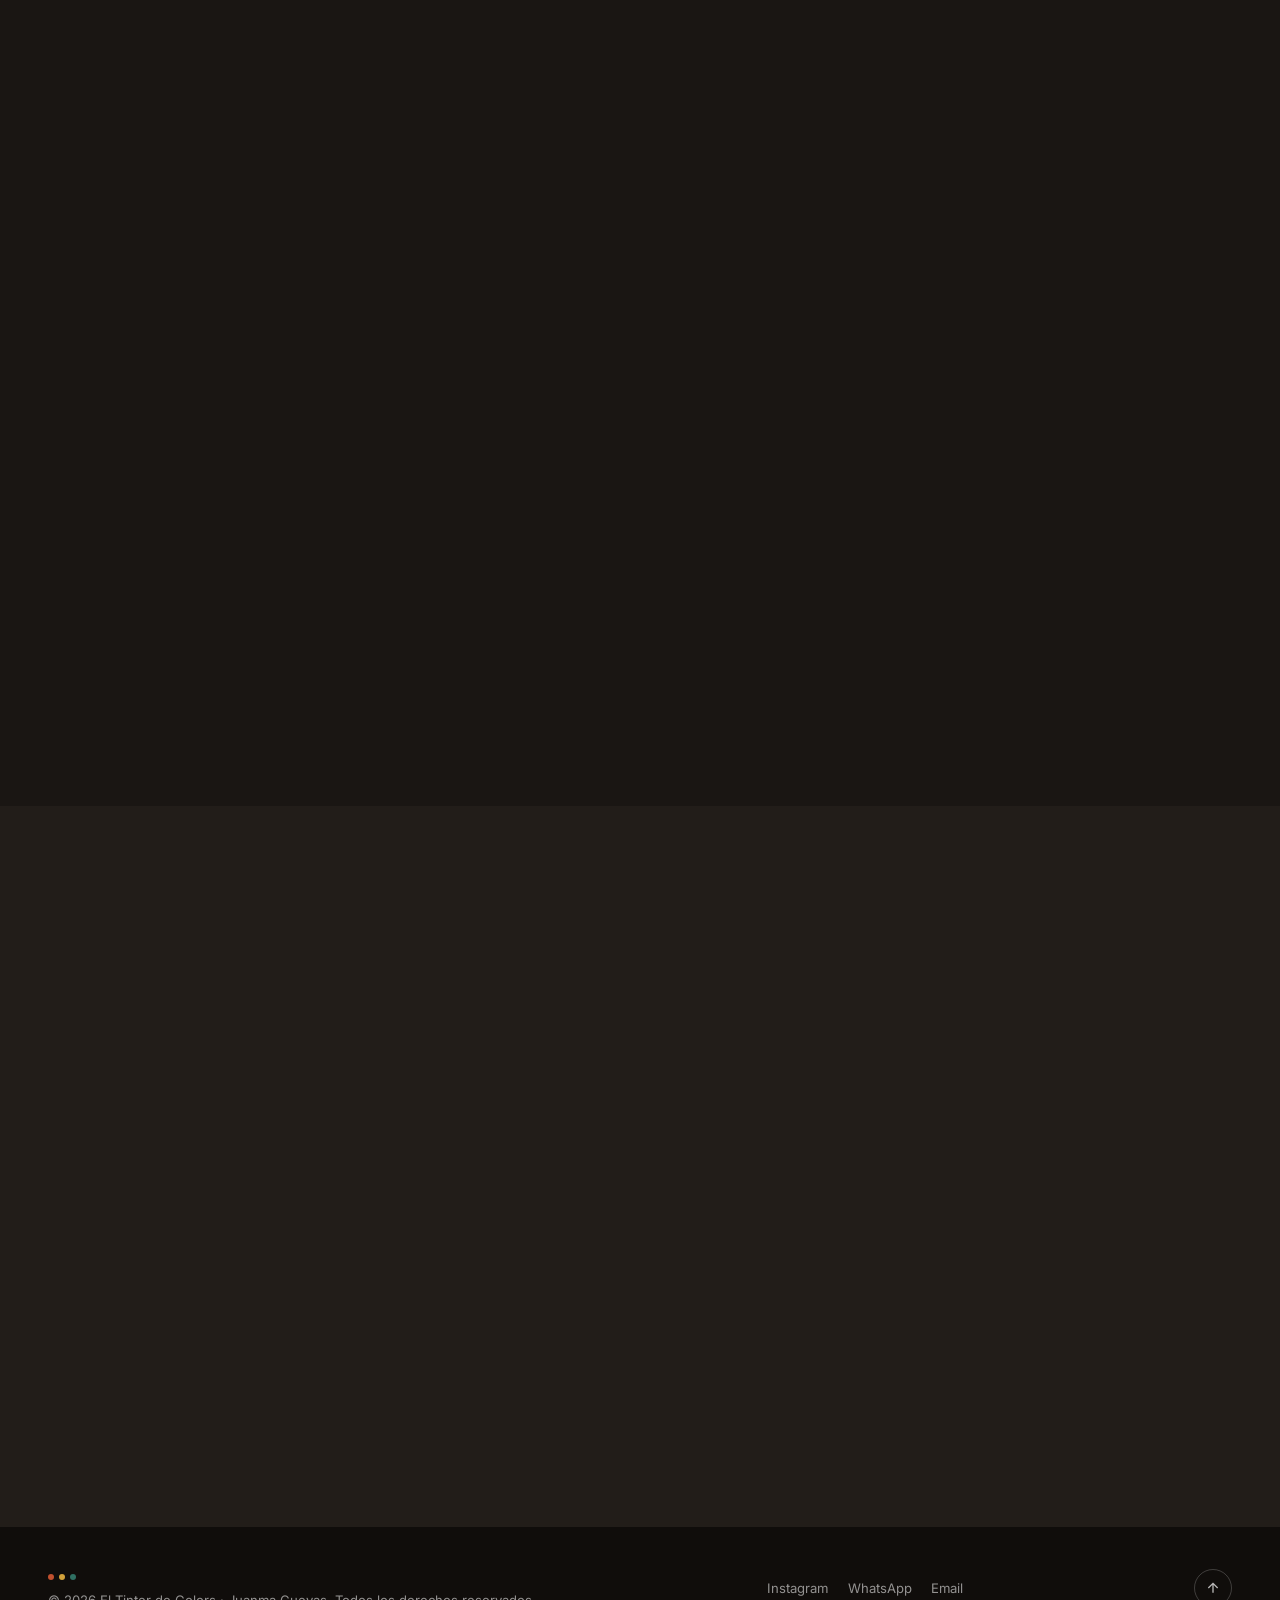
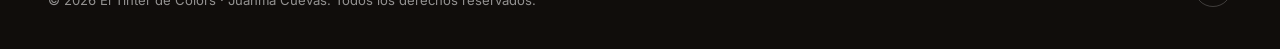
==== commit 7a0f6af2: "Prevent browser caching of content/site.json so CMS edits show up immediately" ====
--- a/index.html
+++ b/index.html
@@ -209,6 +209,6 @@
   </button>
 </div>
 
-<script src="script.js?v=3"></script>
+<script src="script.js?v=4"></script>
 </body>
 </html>
--- a/styles.css
+++ b/styles.css
@@ -273,12 +273,30 @@
   width: 100%;
   height: 100%;
   object-fit: cover;
-  transform: scale(1.06);
-  animation: kenburns 9s ease forwards;
-}
-@keyframes kenburns {
-  from { transform: scale(1.06); }
-  to { transform: scale(1); }
+  transform-origin: center center;
+  will-change: transform;
+}
+.hero-slide:nth-child(3n+1) img { animation: kb-pan-1 6.5s ease-out forwards; }
+.hero-slide:nth-child(3n+2) img { animation: kb-pan-2 6.5s ease-out forwards; }
+.hero-slide:nth-child(3n) img { animation: kb-pan-3 6.5s ease-out forwards; }
+@keyframes kb-pan-1 {
+  from { transform: scale(1.18) translate(2%, -2%); }
+  to { transform: scale(1.02) translate(0, 0); }
+}
+@keyframes kb-pan-2 {
+  from { transform: scale(1.18) translate(-2.5%, 1.5%); }
+  to { transform: scale(1.02) translate(0, 0); }
+}
+@media (max-width: 760px) {
+  .hero-slide:nth-child(2) img { object-position: 75% center; }
+  @keyframes kb-pan-2 {
+    from { transform: scale(1.1) translateX(0.8%); }
+    to { transform: scale(1.1) translateX(-0.8%); }
+  }
+}
+@keyframes kb-pan-3 {
+  from { transform: scale(1.2) translate(0, 2.5%); }
+  to { transform: scale(1.02) translate(0, 0); }
 }
 .hero::after {
   content: '';
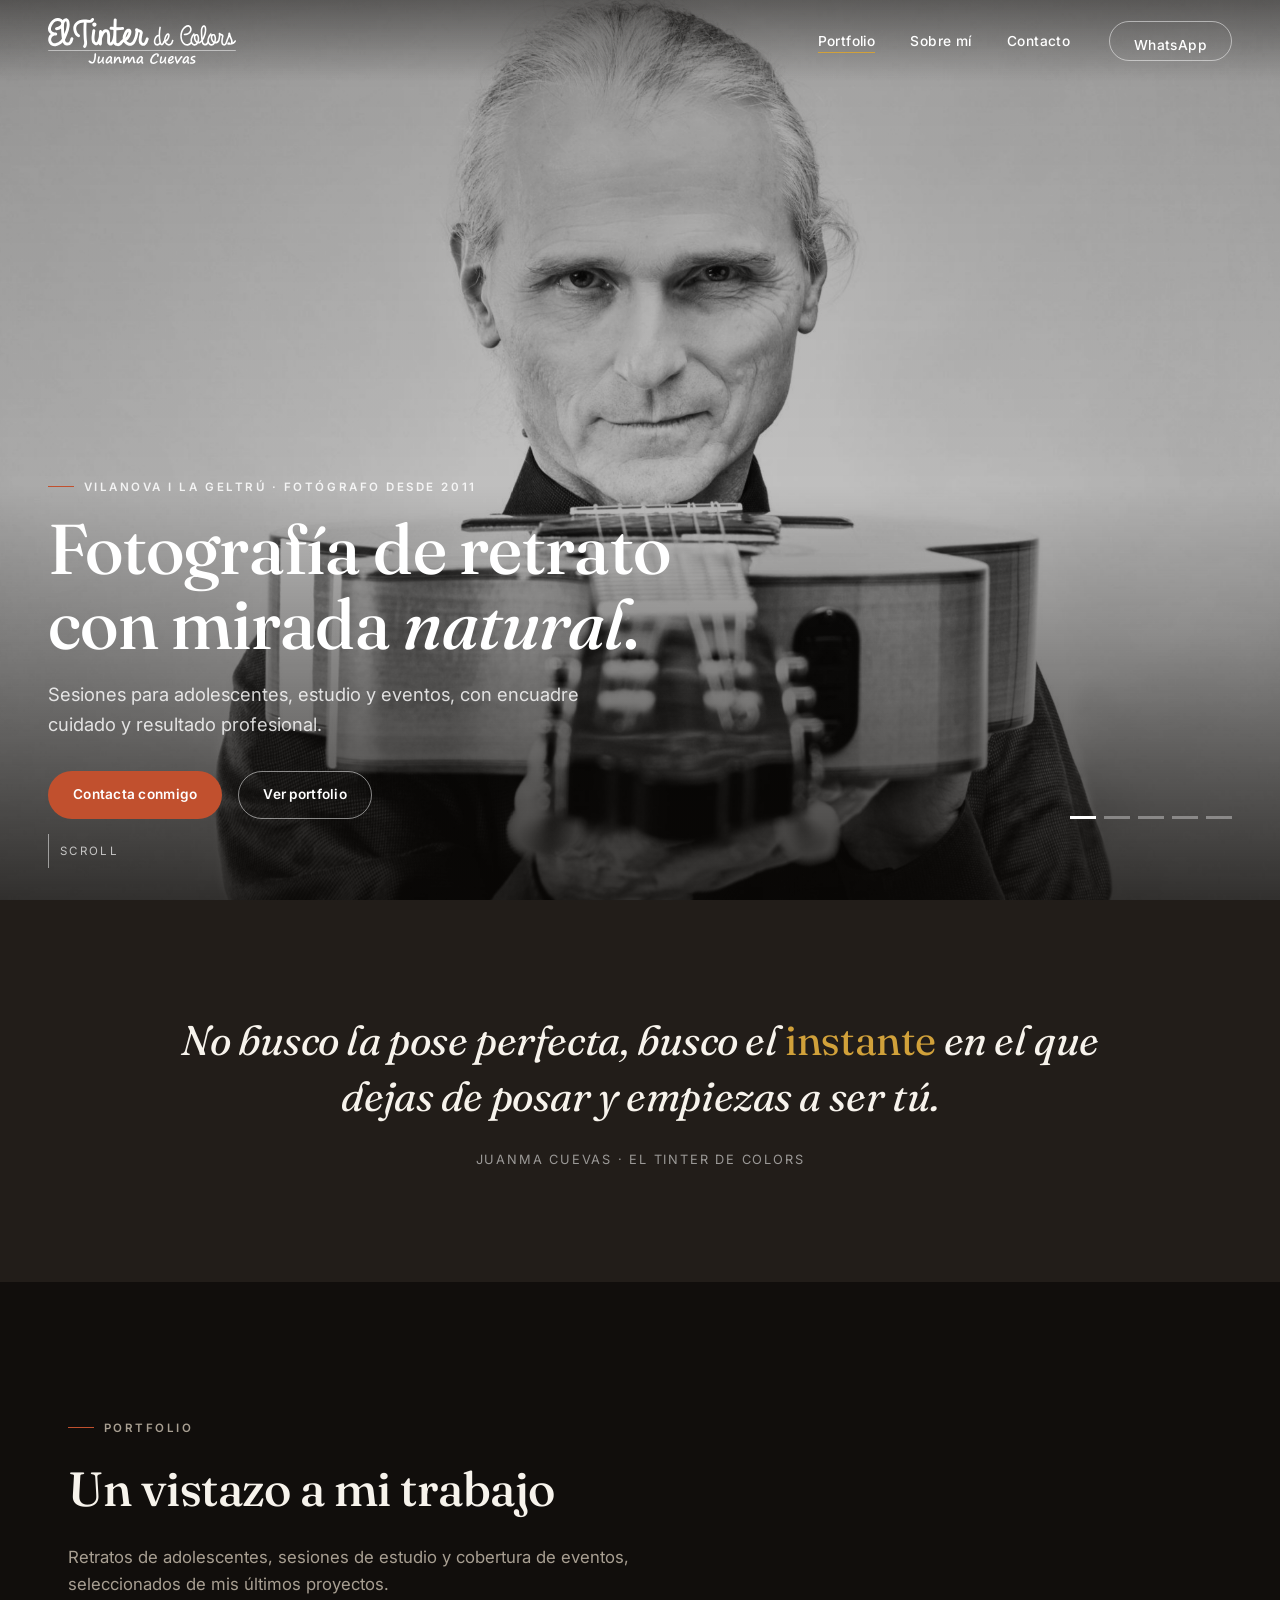
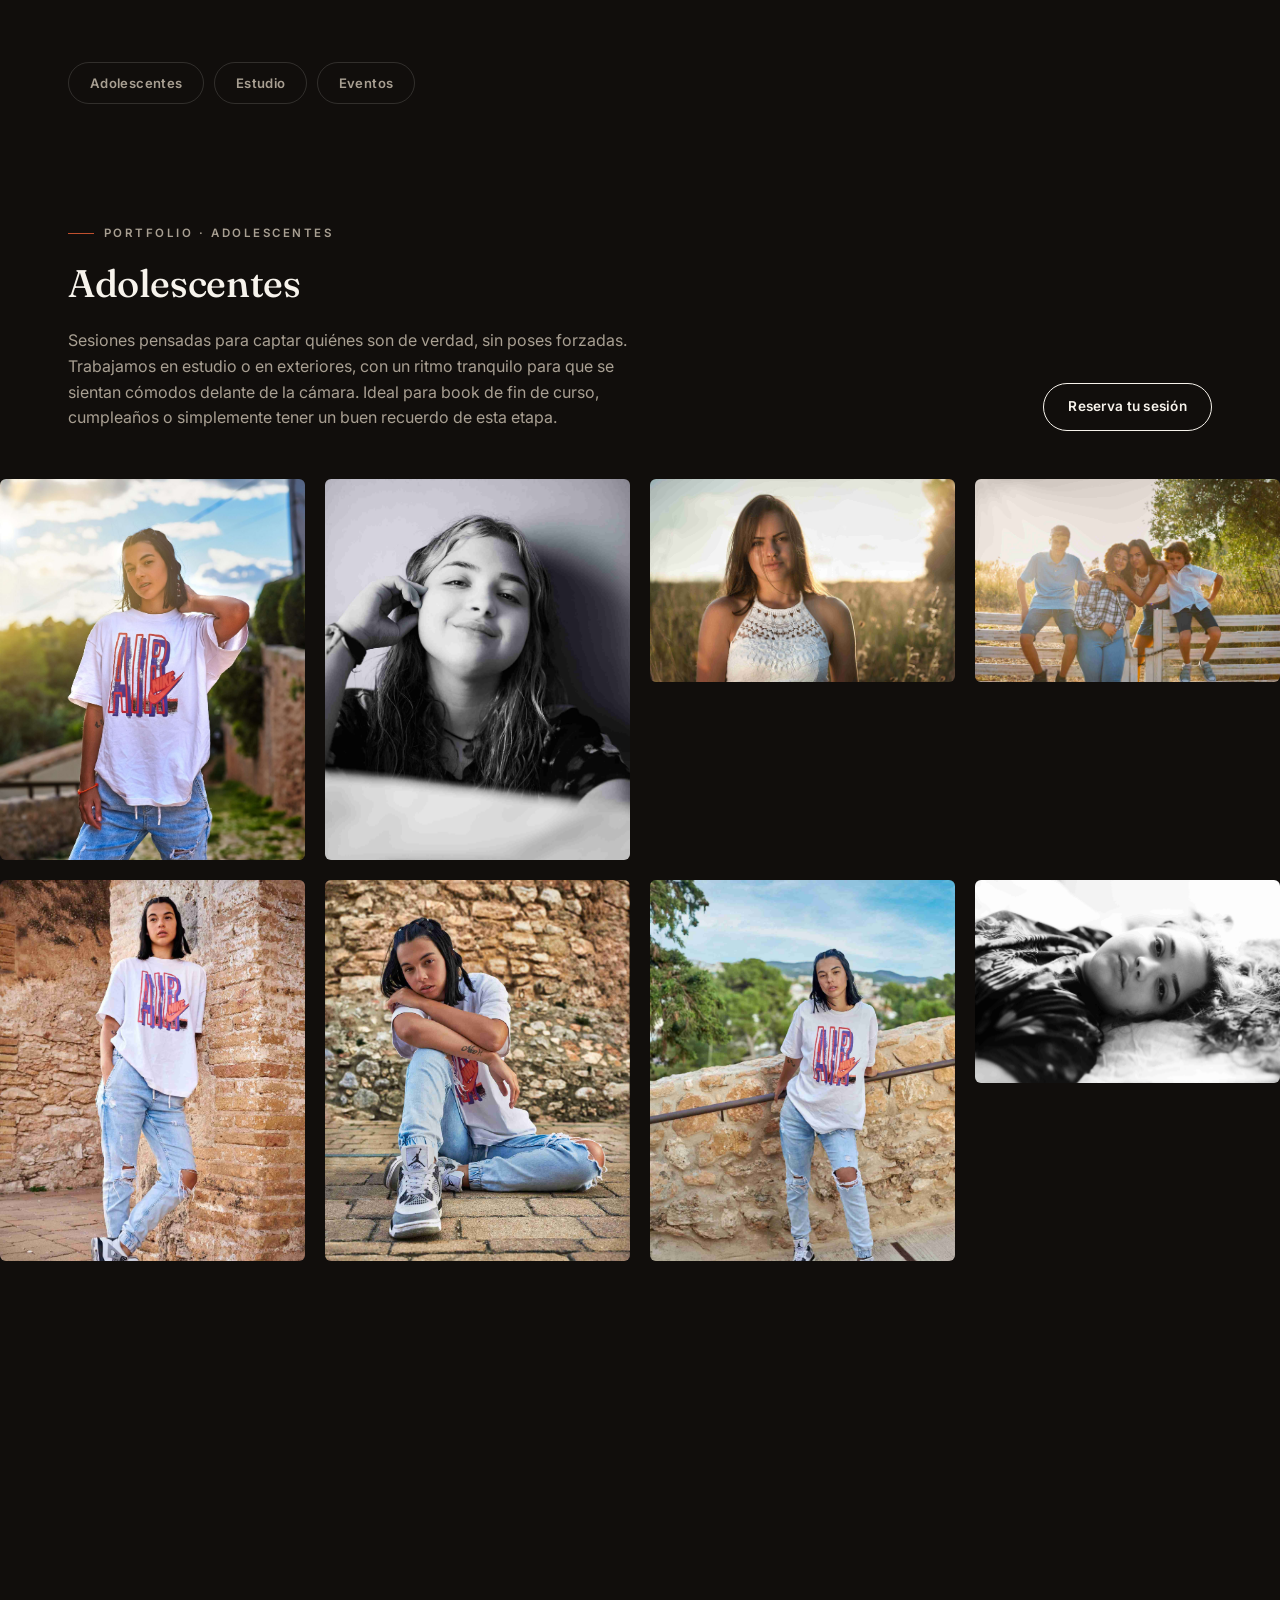
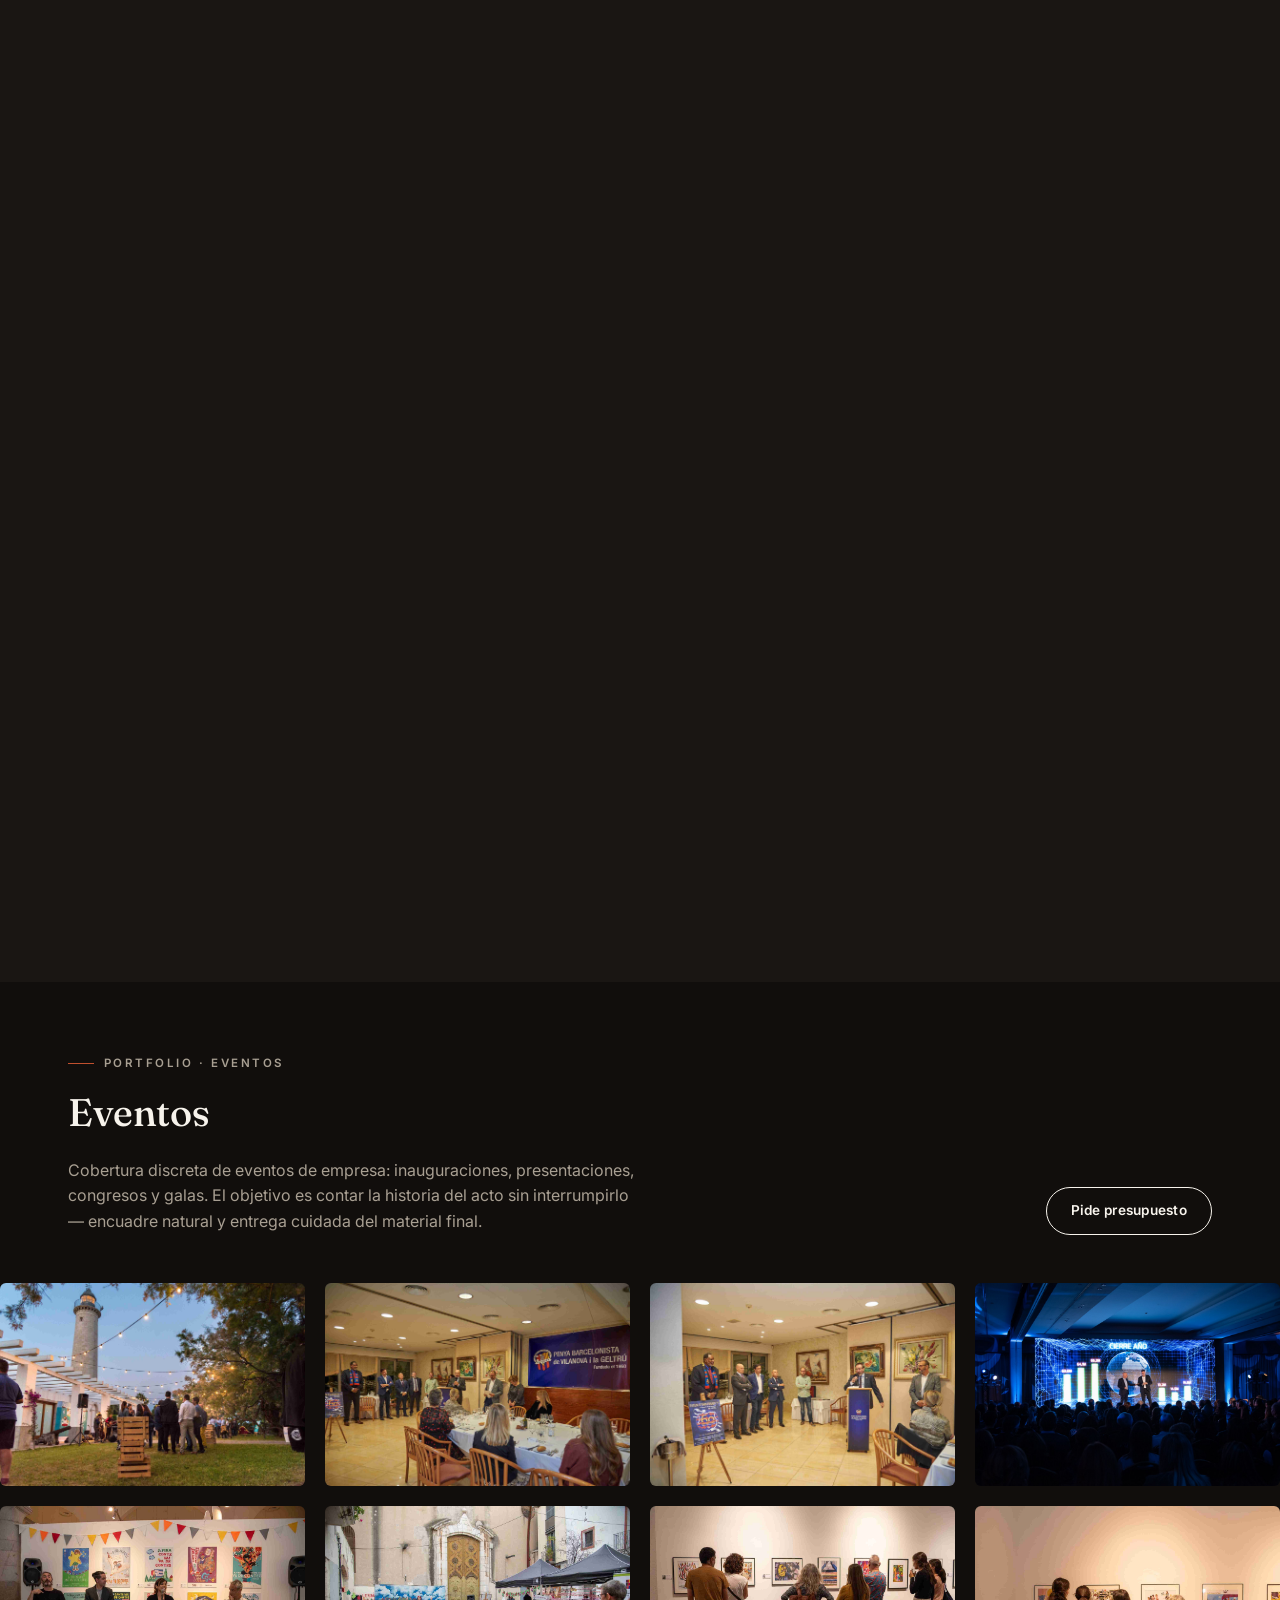
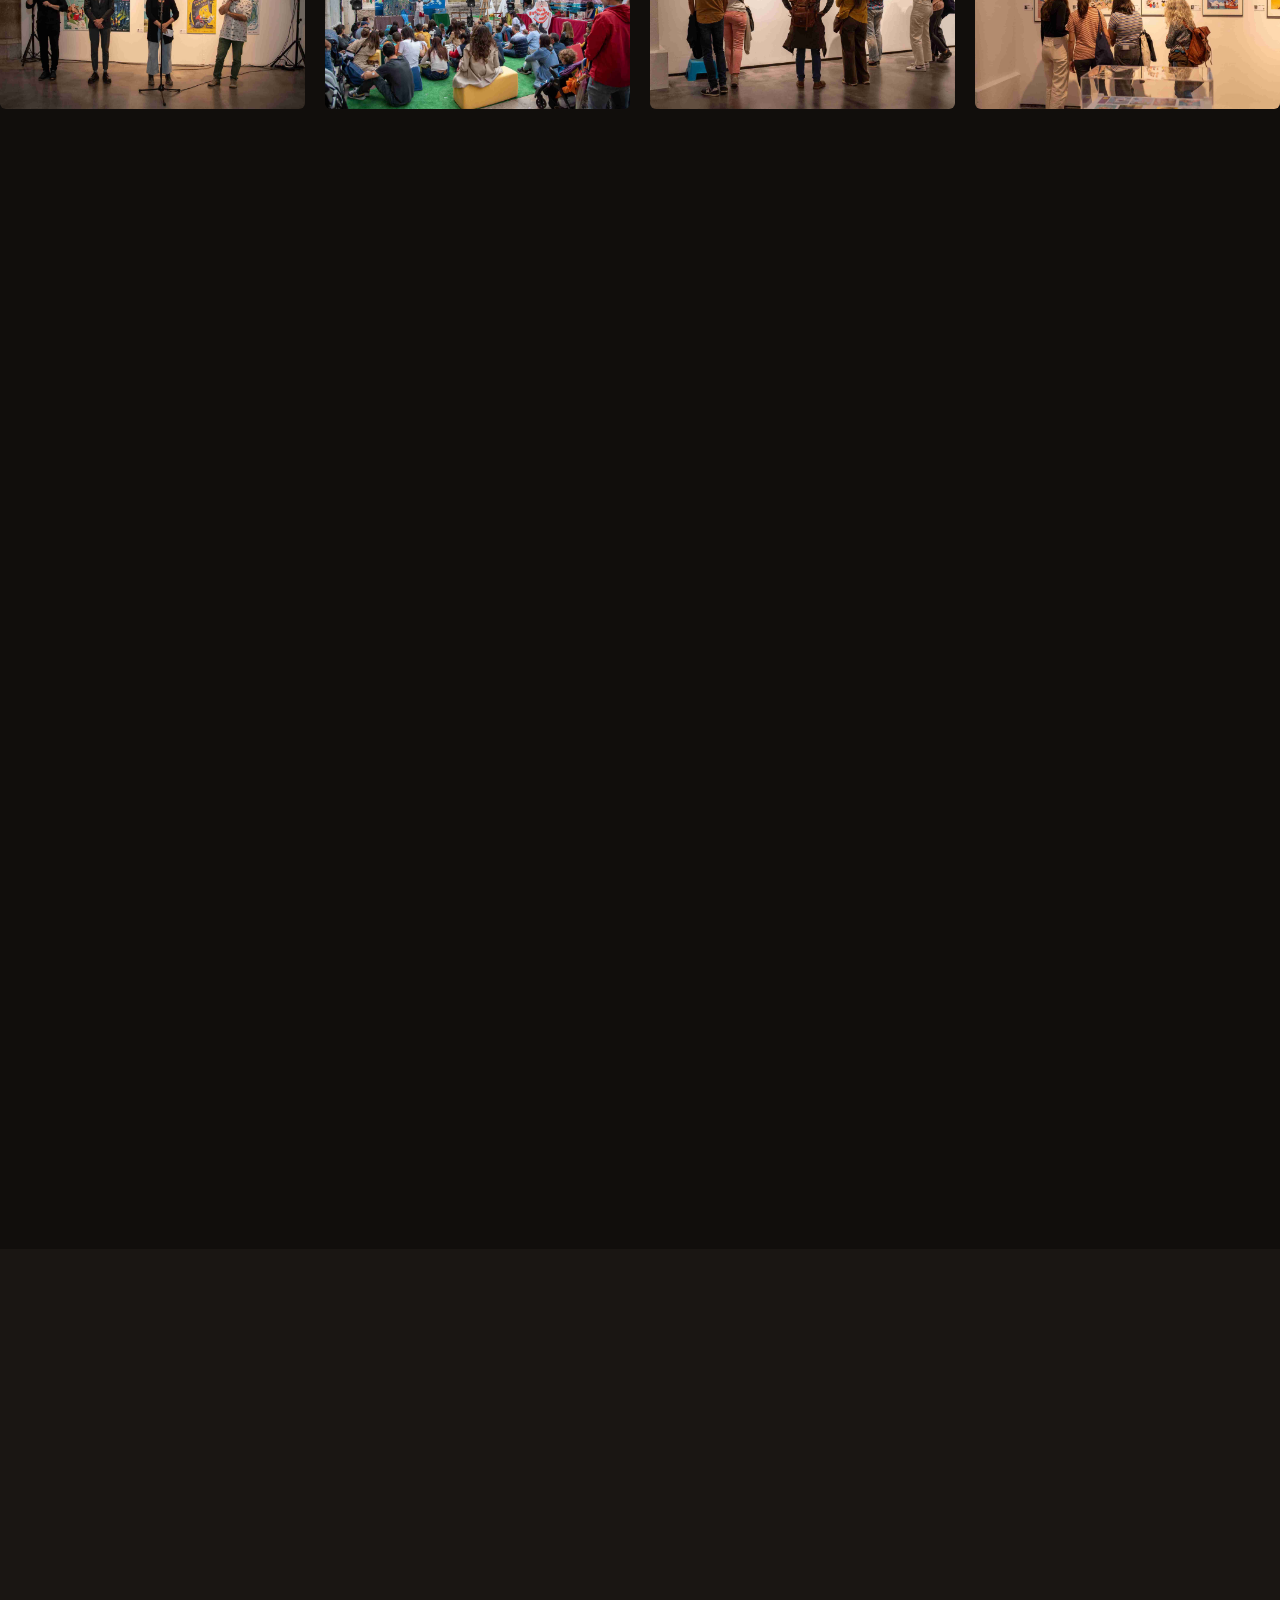
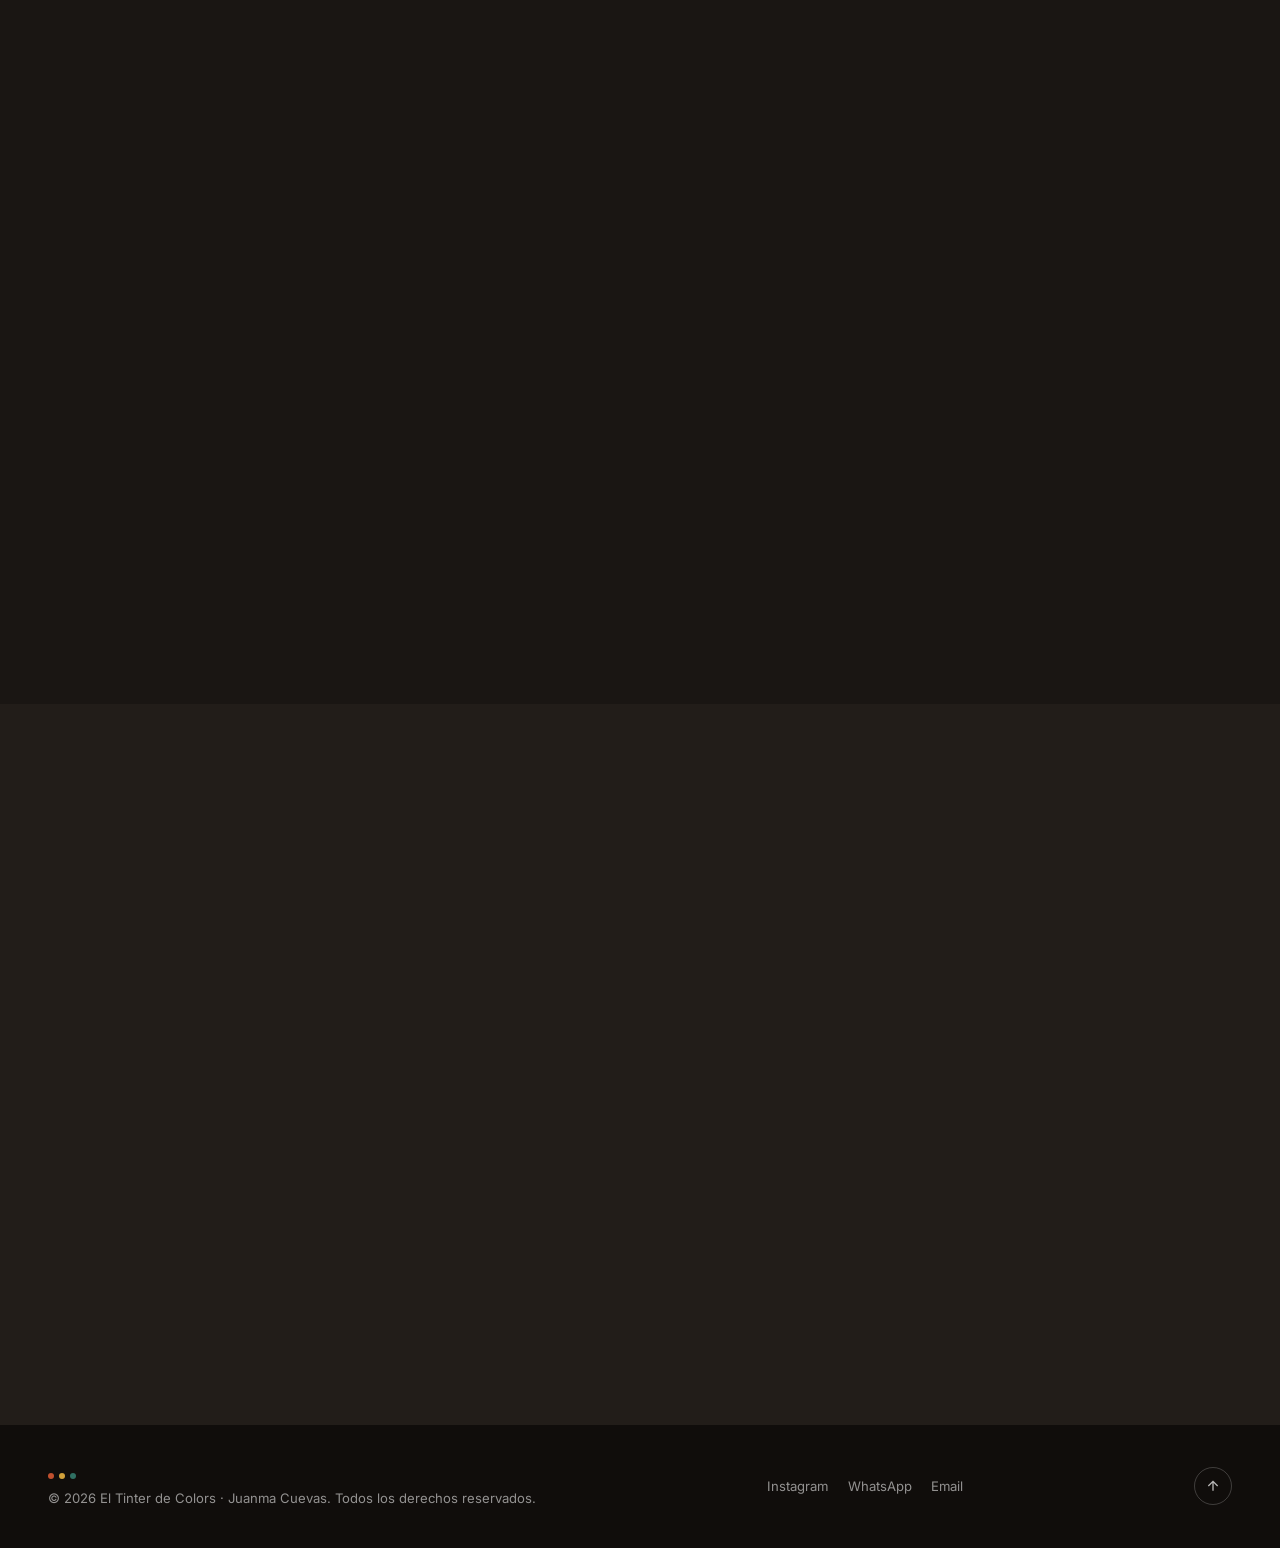
==== commit 698d10c2: "Redirect Netlify Identity invite/recovery links from homepage to /admin/" ====
--- a/index.html
+++ b/index.html
@@ -1,6 +1,16 @@
 <!DOCTYPE html>
 <html lang="es">
 <head>
+<script>
+  // Netlify Identity invite/recovery/confirmation links land on the homepage;
+  // forward them to /admin/ so Decap CMS's identity widget can handle the token.
+  (function () {
+    var hash = window.location.hash || '';
+    if (/(invite_token|recovery_token|confirmation_token)=/.test(hash)) {
+      window.location.replace('/admin/' + hash);
+    }
+  })();
+</script>
 <meta charset="UTF-8">
 <meta name="viewport" content="width=device-width, initial-scale=1.0">
 <title>Juanma Cuevas — Fotógrafo de retrato en Vilanova i la Geltrú</title>
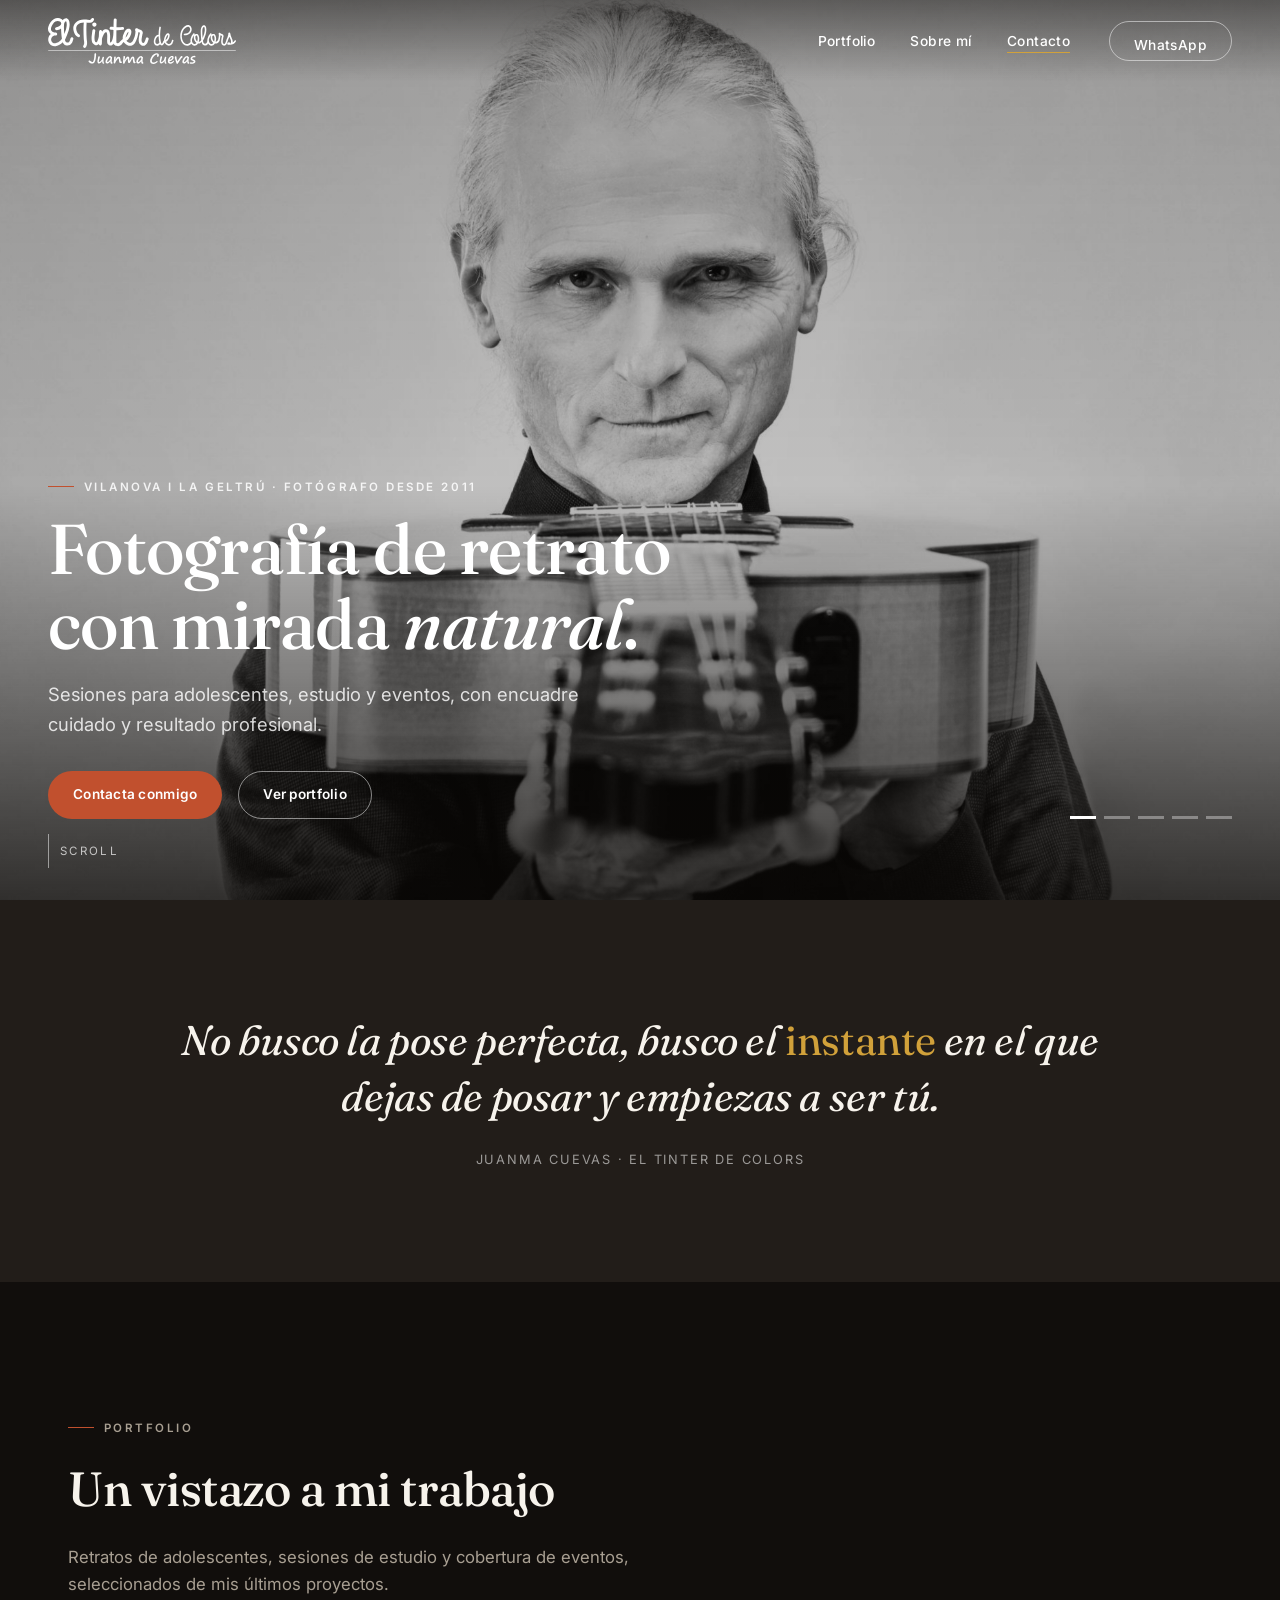
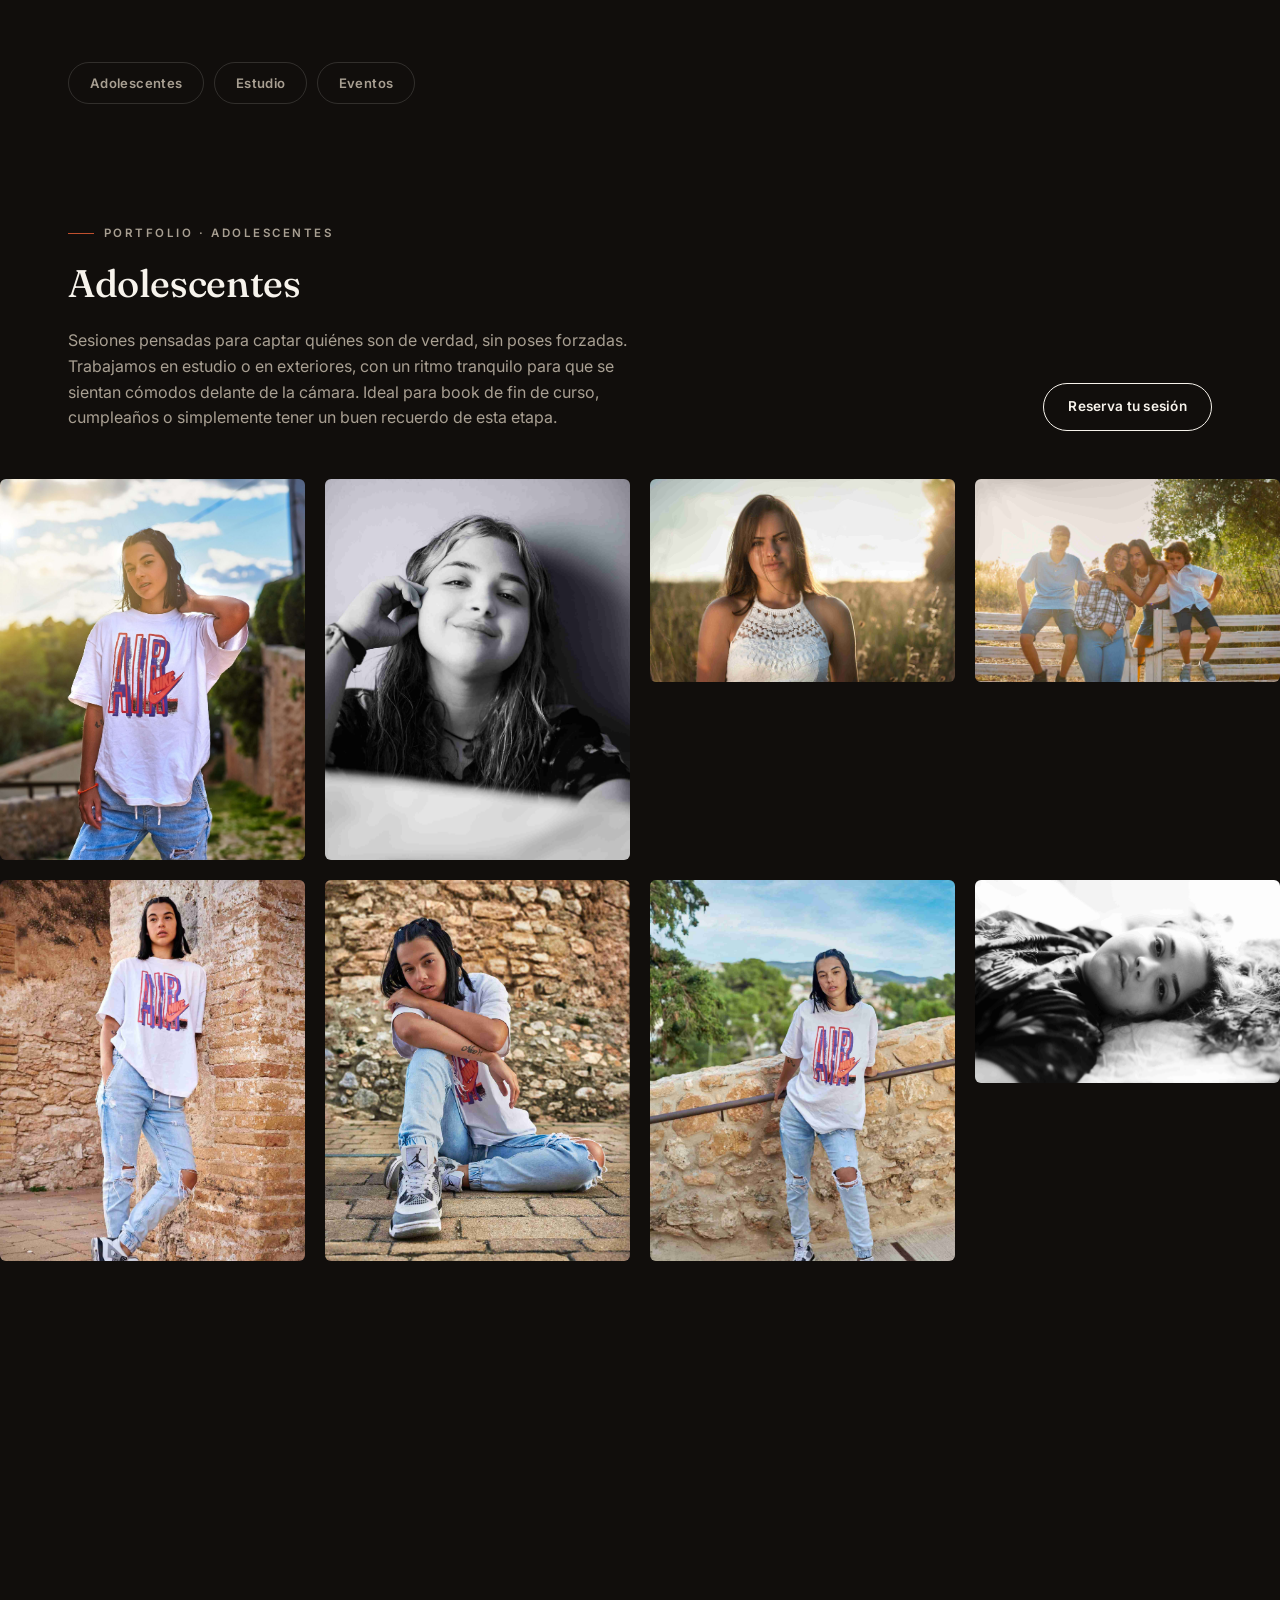
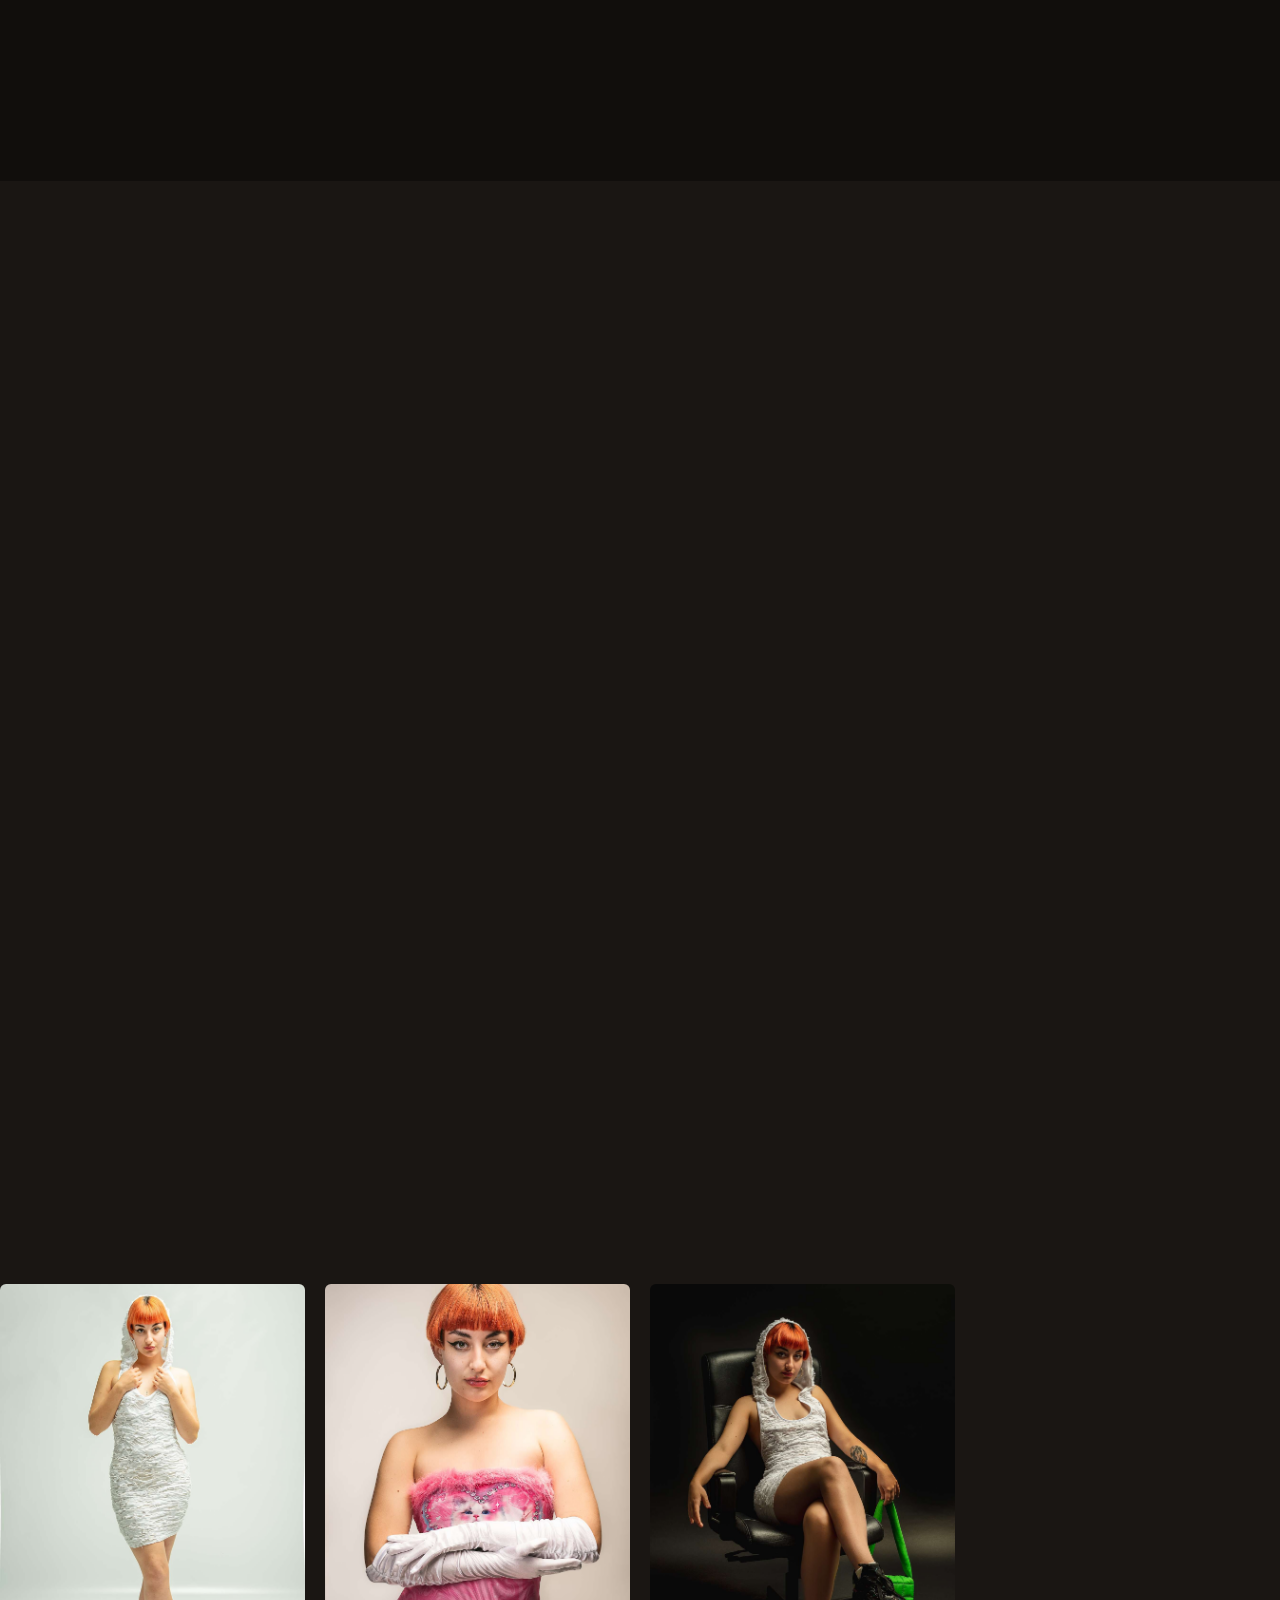
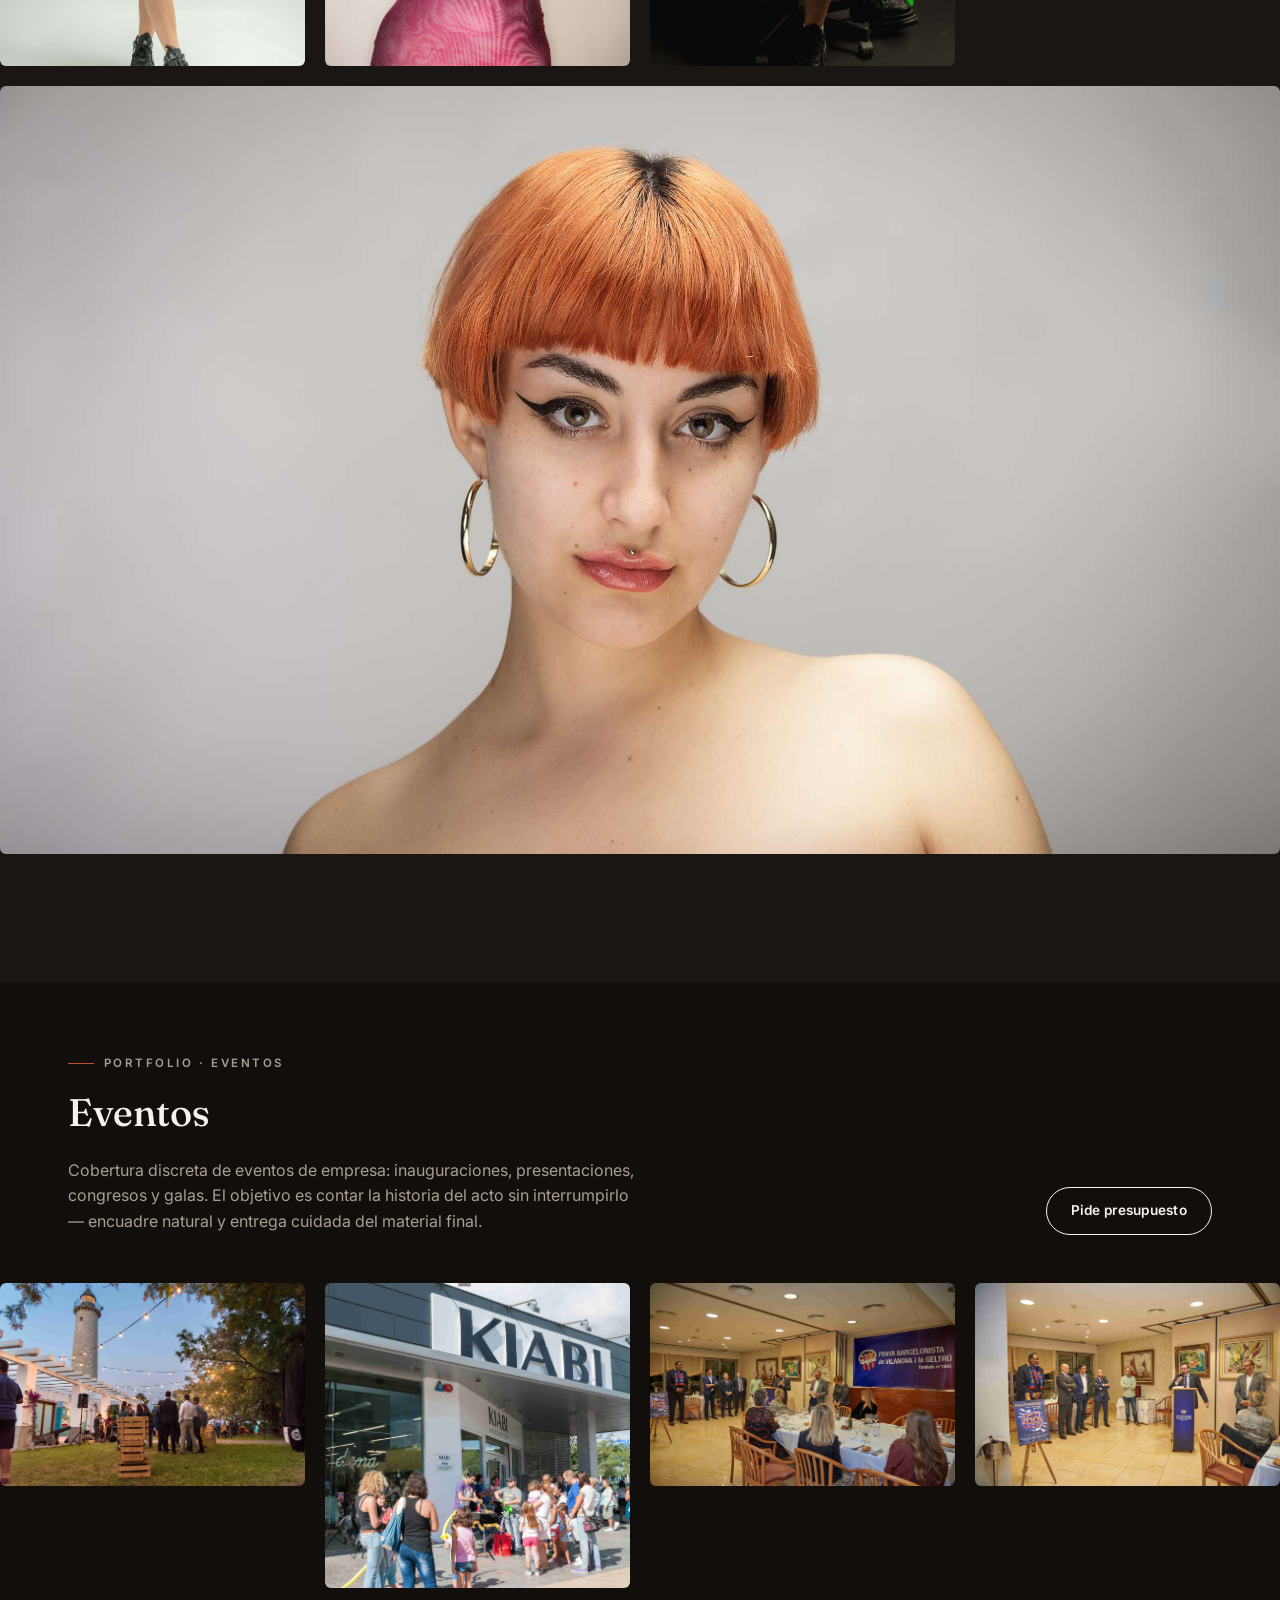
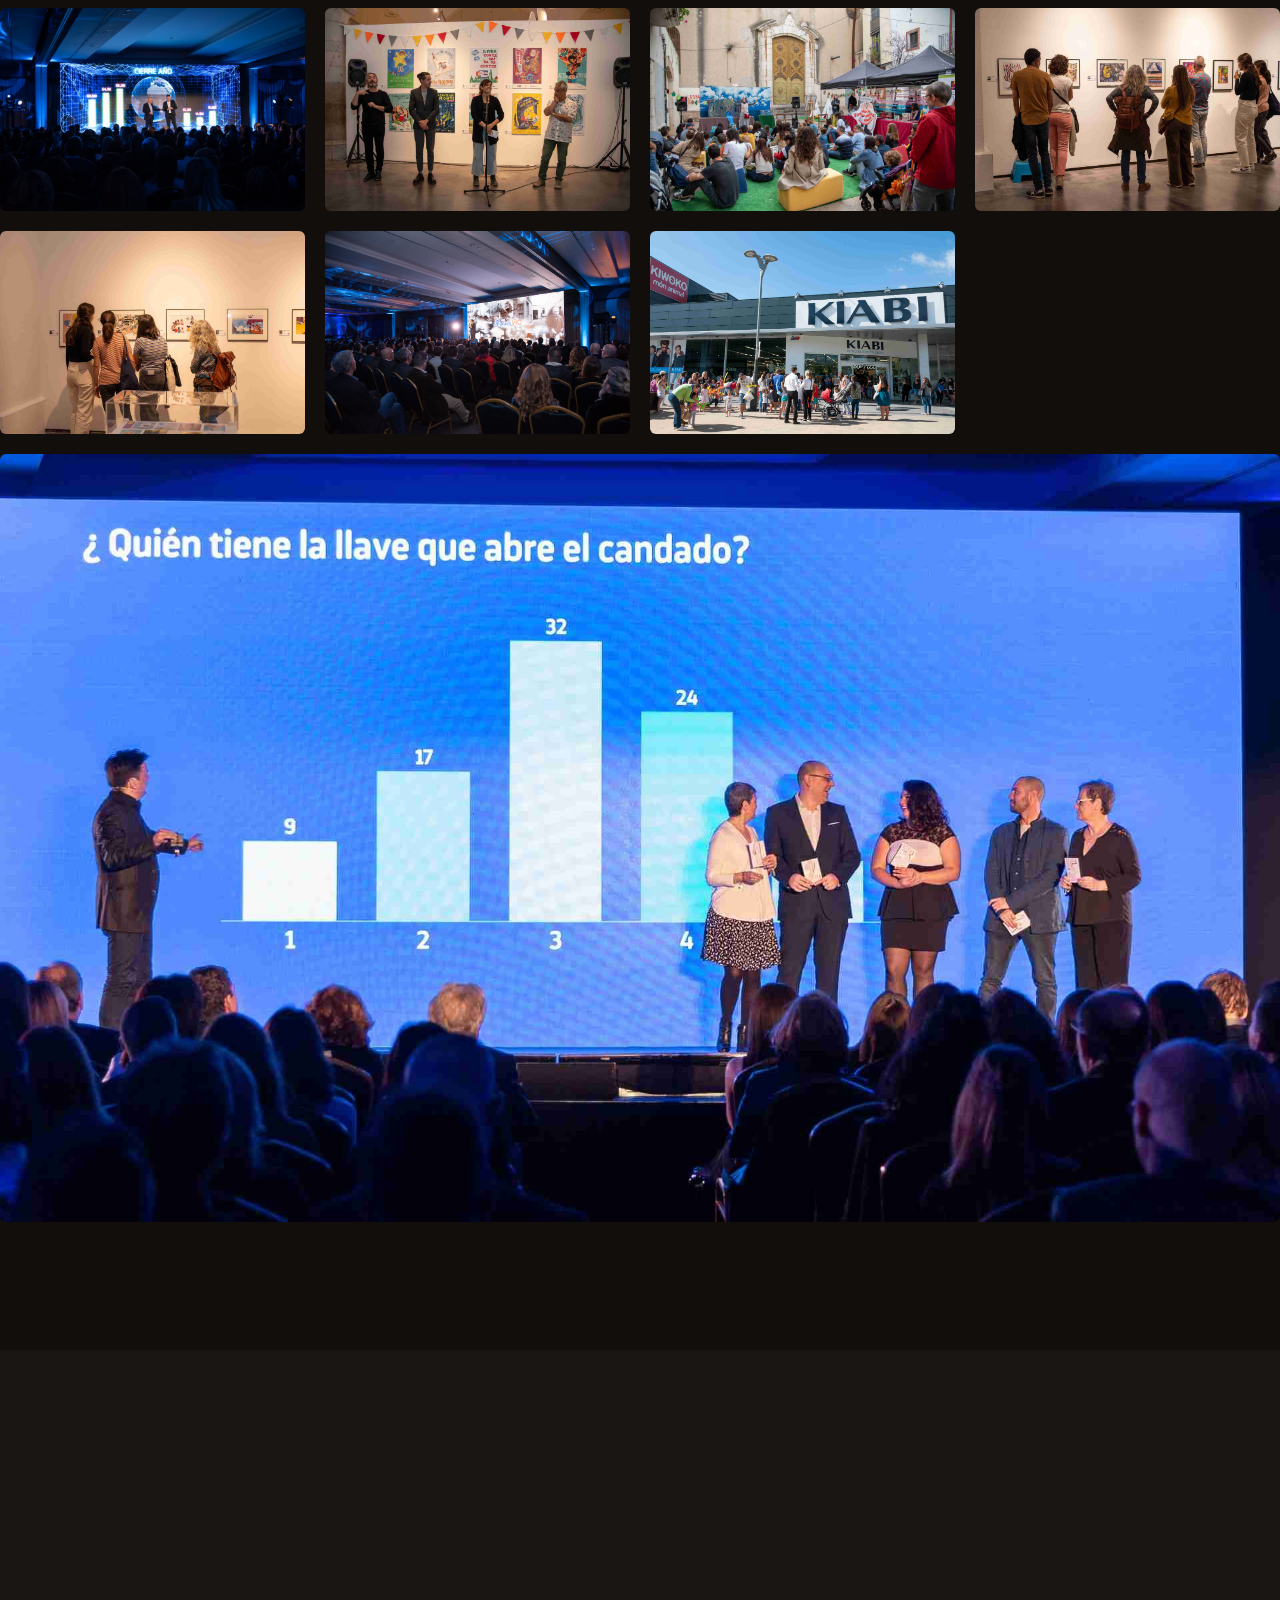
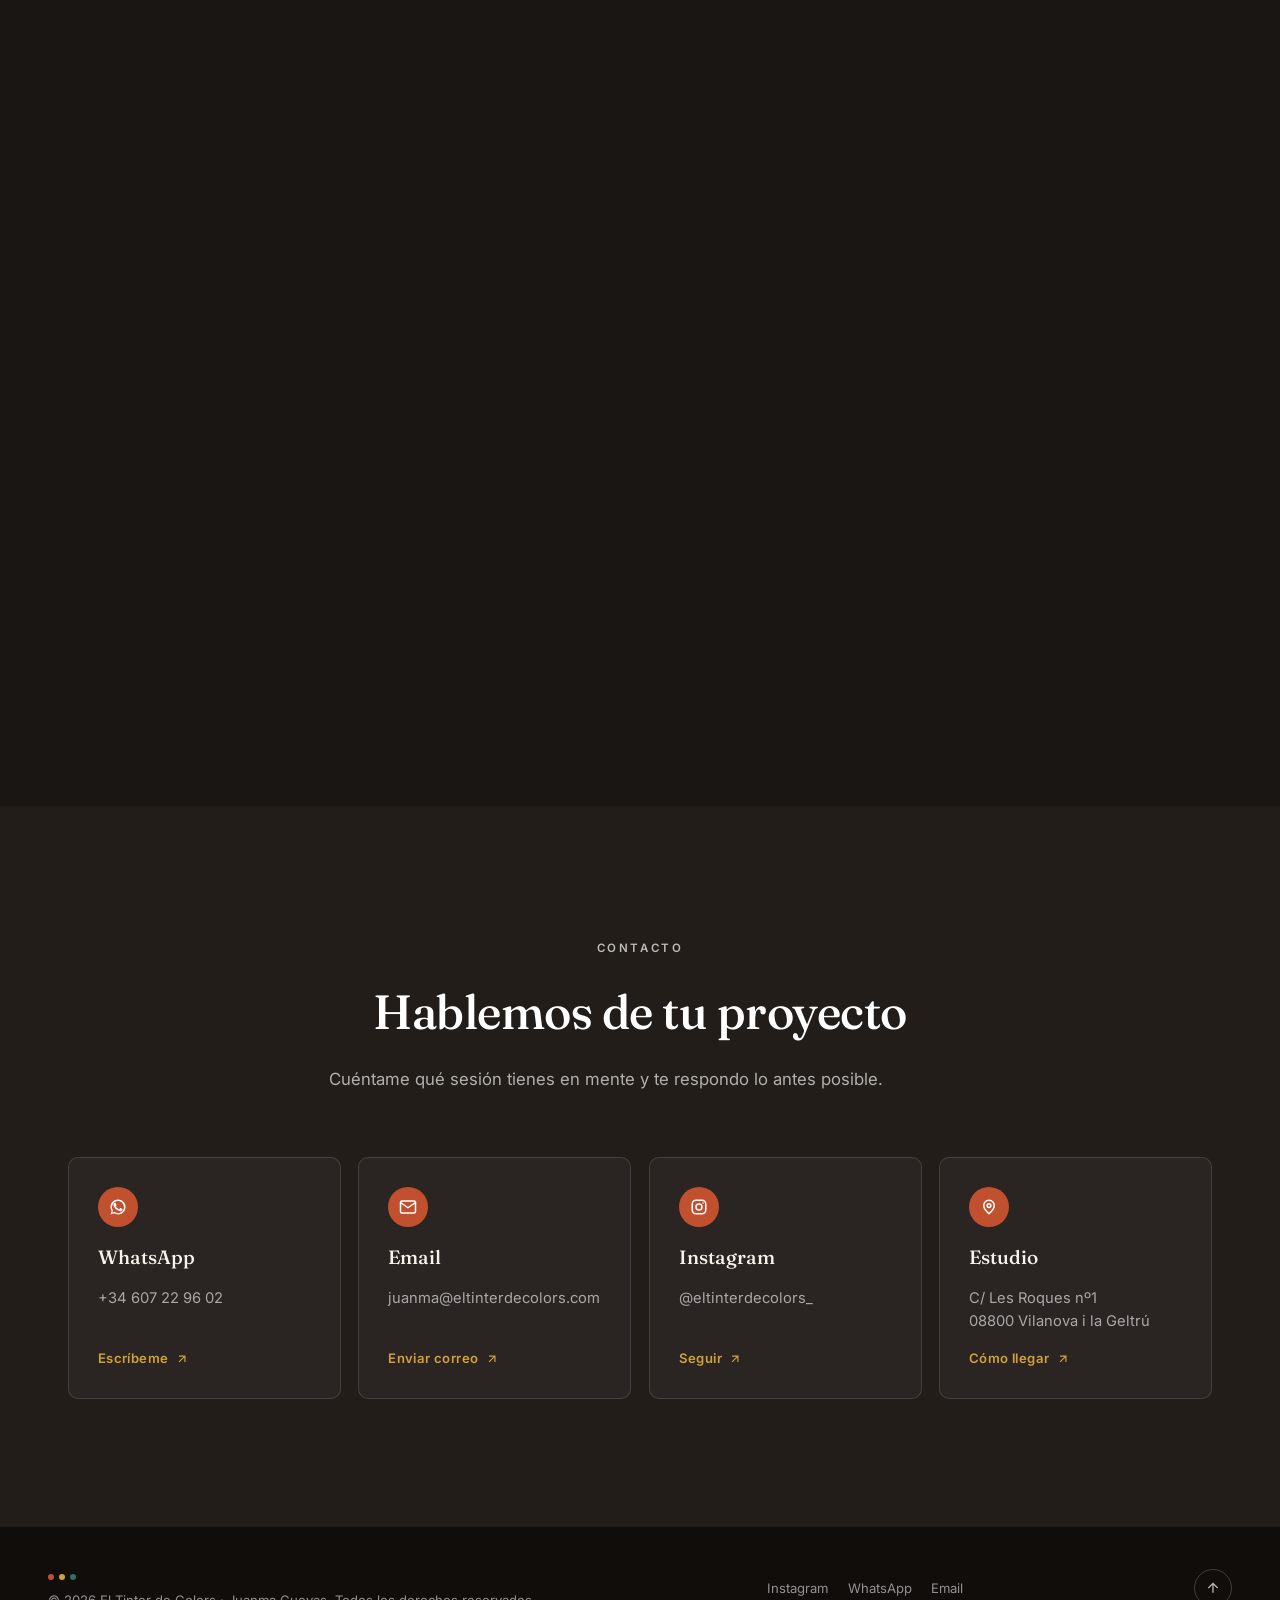
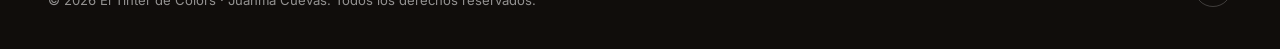
==== commit 4bcb4e2f: "Load Netlify Identity widget on homepage to properly handle invite/recovery tokens" ====
--- a/index.html
+++ b/index.html
@@ -1,16 +1,6 @@
 <!DOCTYPE html>
 <html lang="es">
 <head>
-<script>
-  // Netlify Identity invite/recovery/confirmation links land on the homepage;
-  // forward them to /admin/ so Decap CMS's identity widget can handle the token.
-  (function () {
-    var hash = window.location.hash || '';
-    if (/(invite_token|recovery_token|confirmation_token)=/.test(hash)) {
-      window.location.replace('/admin/' + hash);
-    }
-  })();
-</script>
 <meta charset="UTF-8">
 <meta name="viewport" content="width=device-width, initial-scale=1.0">
 <title>Juanma Cuevas — Fotógrafo de retrato en Vilanova i la Geltrú</title>
@@ -22,6 +12,22 @@
 <link rel="stylesheet" href="styles.css?v=7">
 </head>
 <body>
+<script src="https://identity.netlify.com/v1/netlify-identity-widget.js"></script>
+<script>
+  // Invite/recovery links from Netlify Identity land here with a token in the
+  // URL hash. The widget must handle it directly on this page — redirecting to
+  // /admin/ first lets Decap CMS's own router clobber the hash before the
+  // token is read, which is why the modal never showed up.
+  if (window.netlifyIdentity) {
+    window.netlifyIdentity.on('init', function (user) {
+      if (!user) {
+        window.netlifyIdentity.on('login', function () {
+          document.location.href = '/admin/';
+        });
+      }
+    });
+  }
+</script>
 
 <a class="skip-link" href="#main">Ir al contenido</a>
 
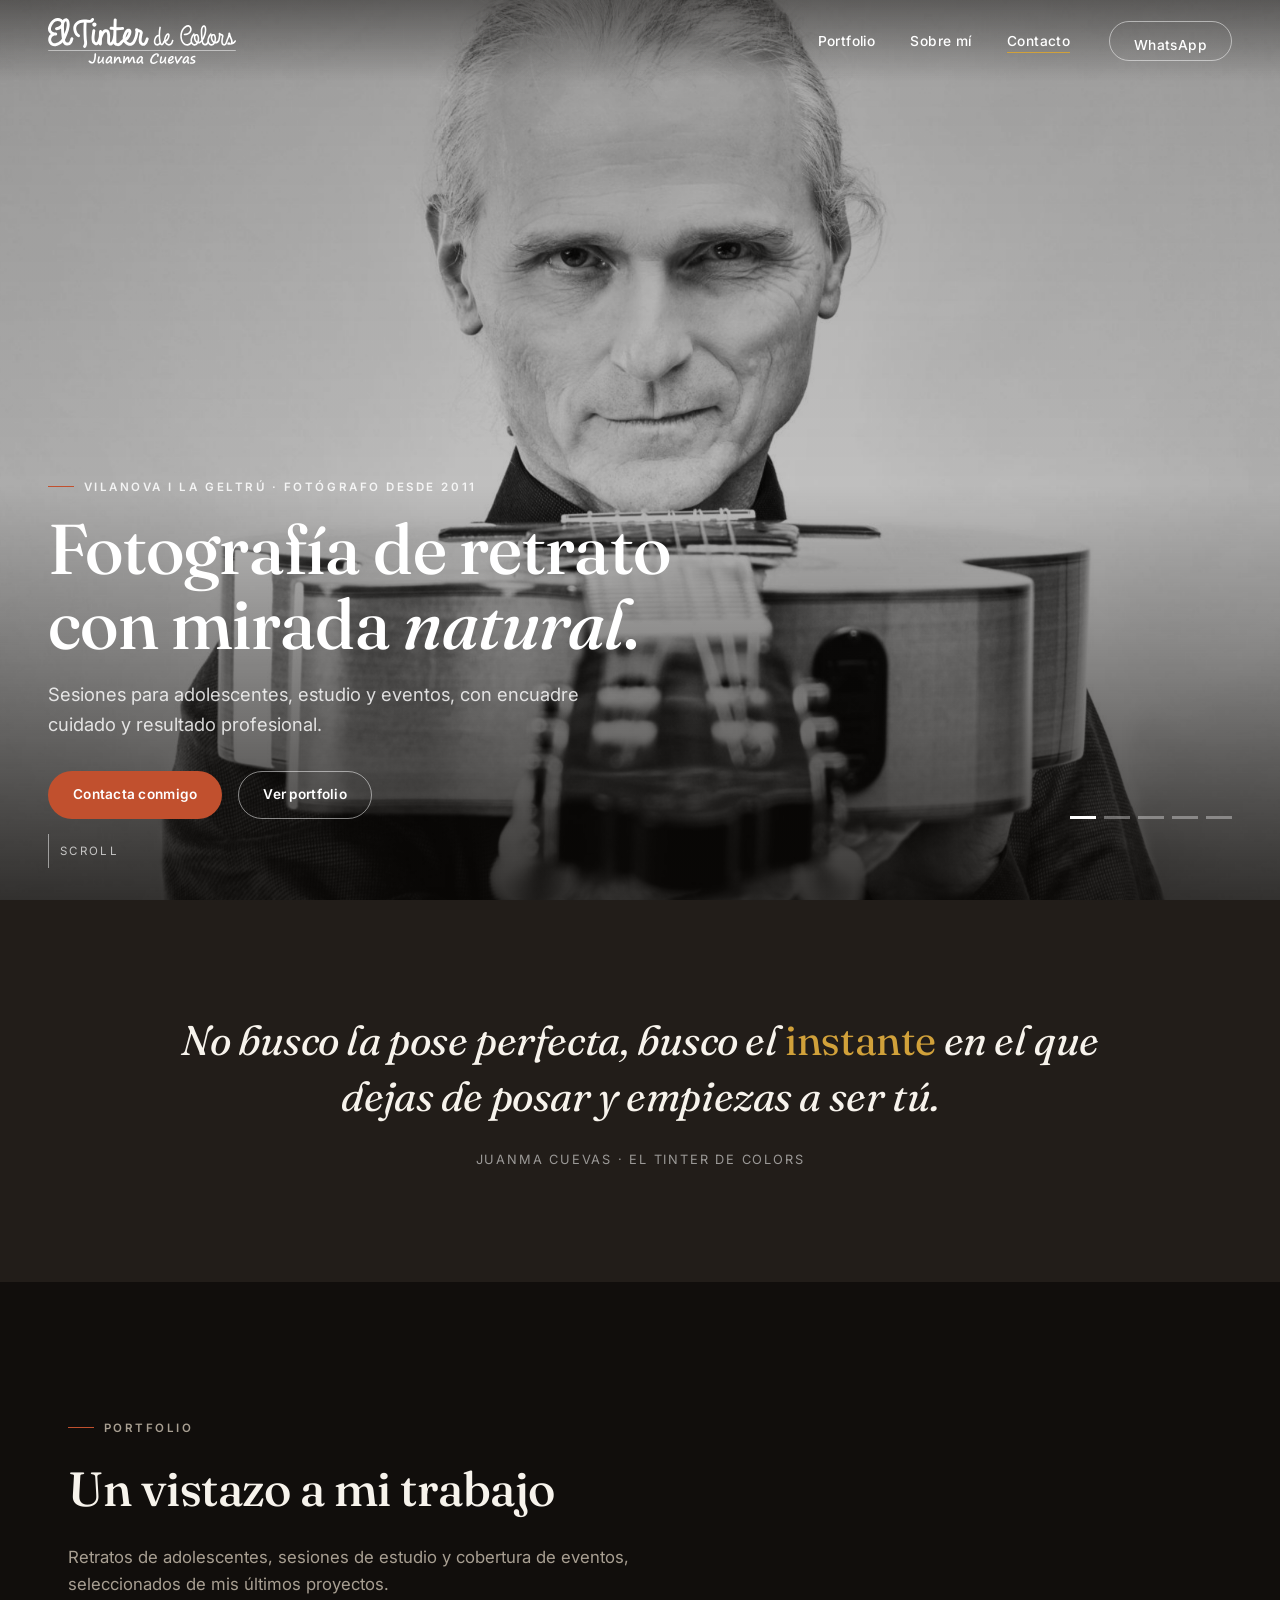
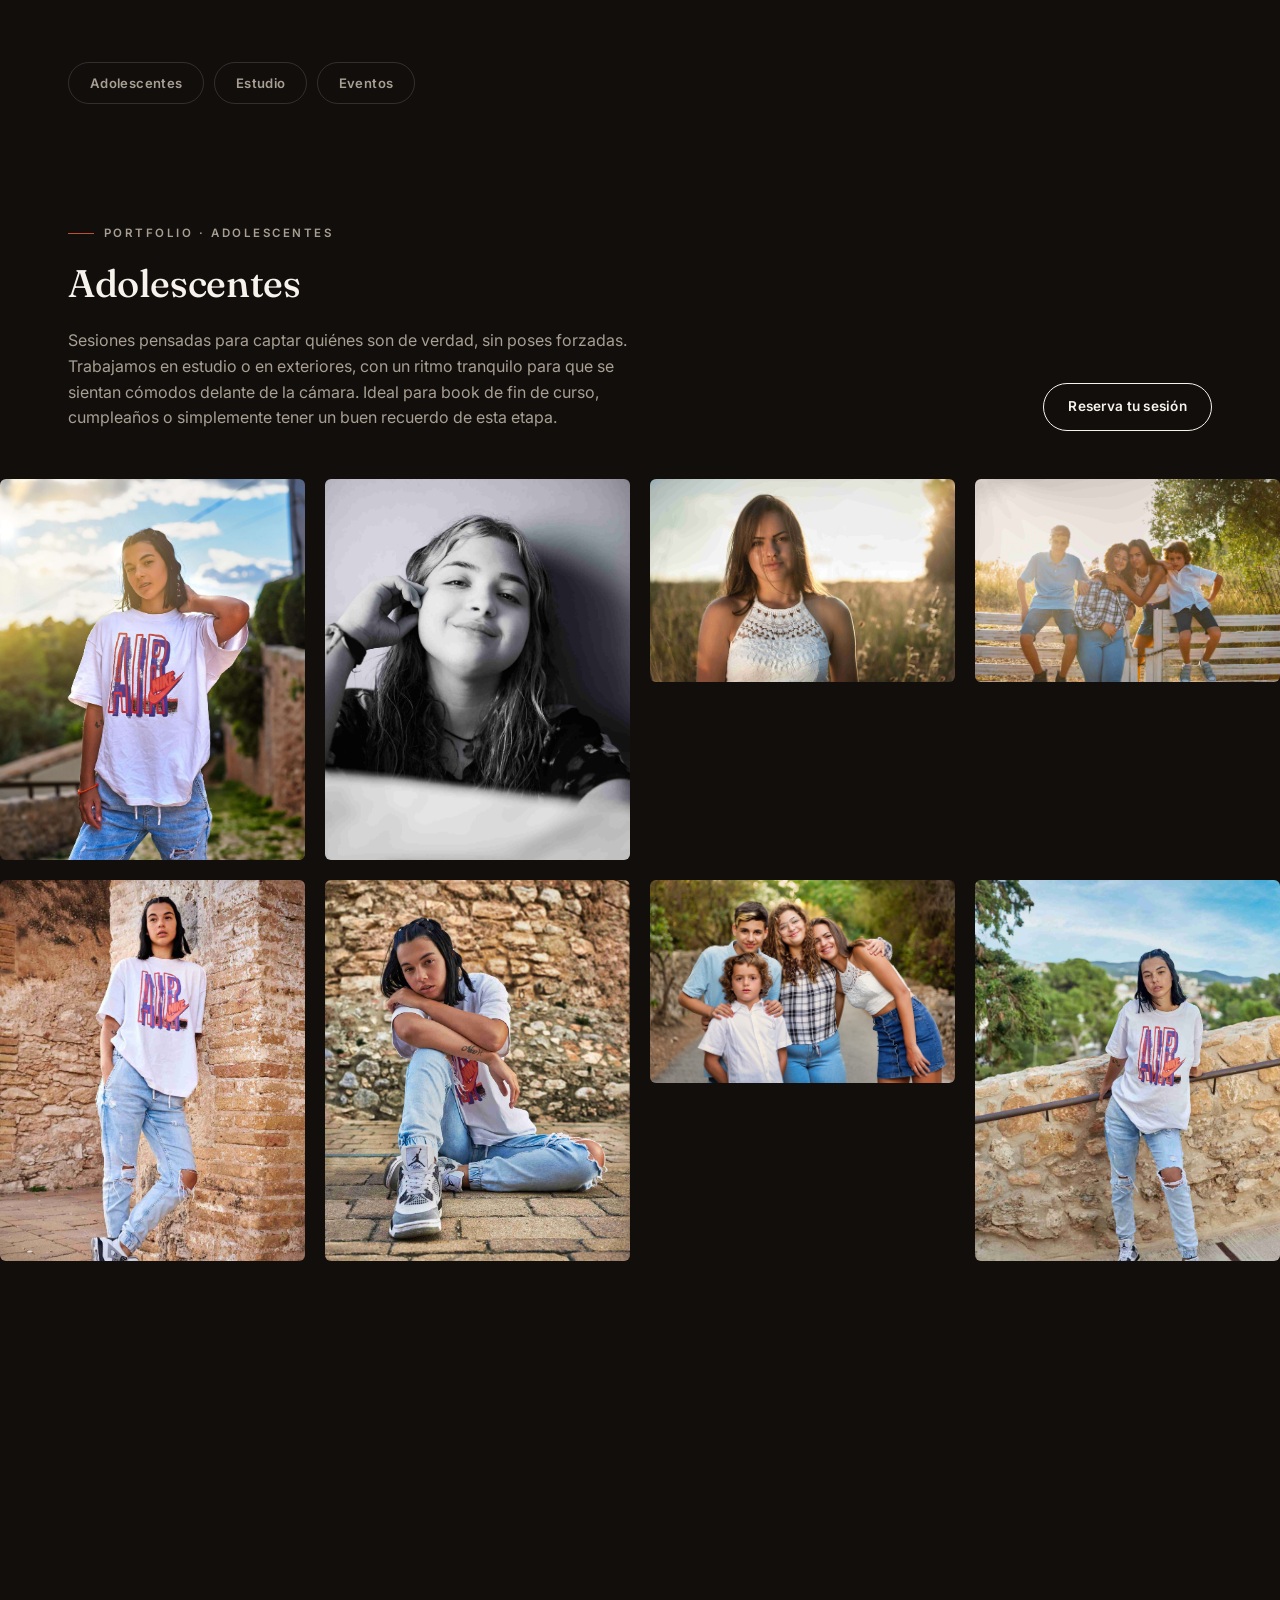
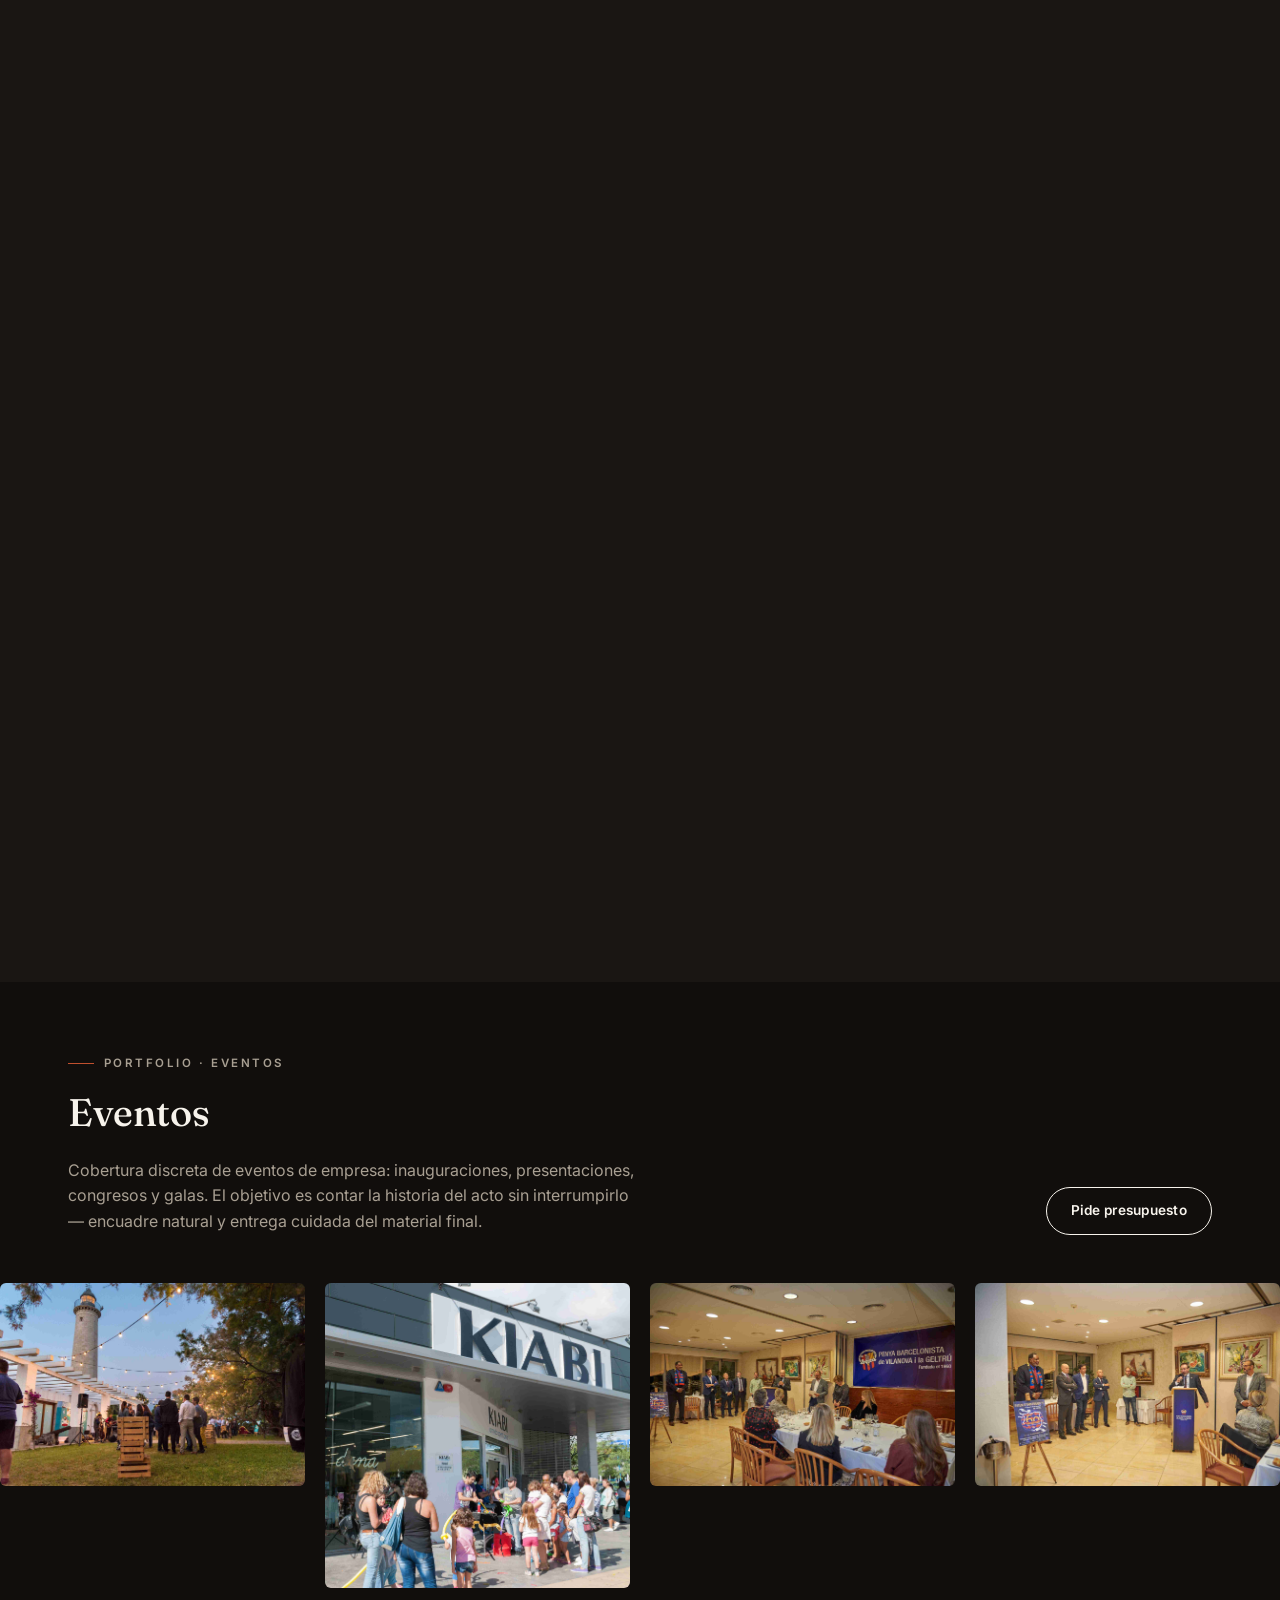
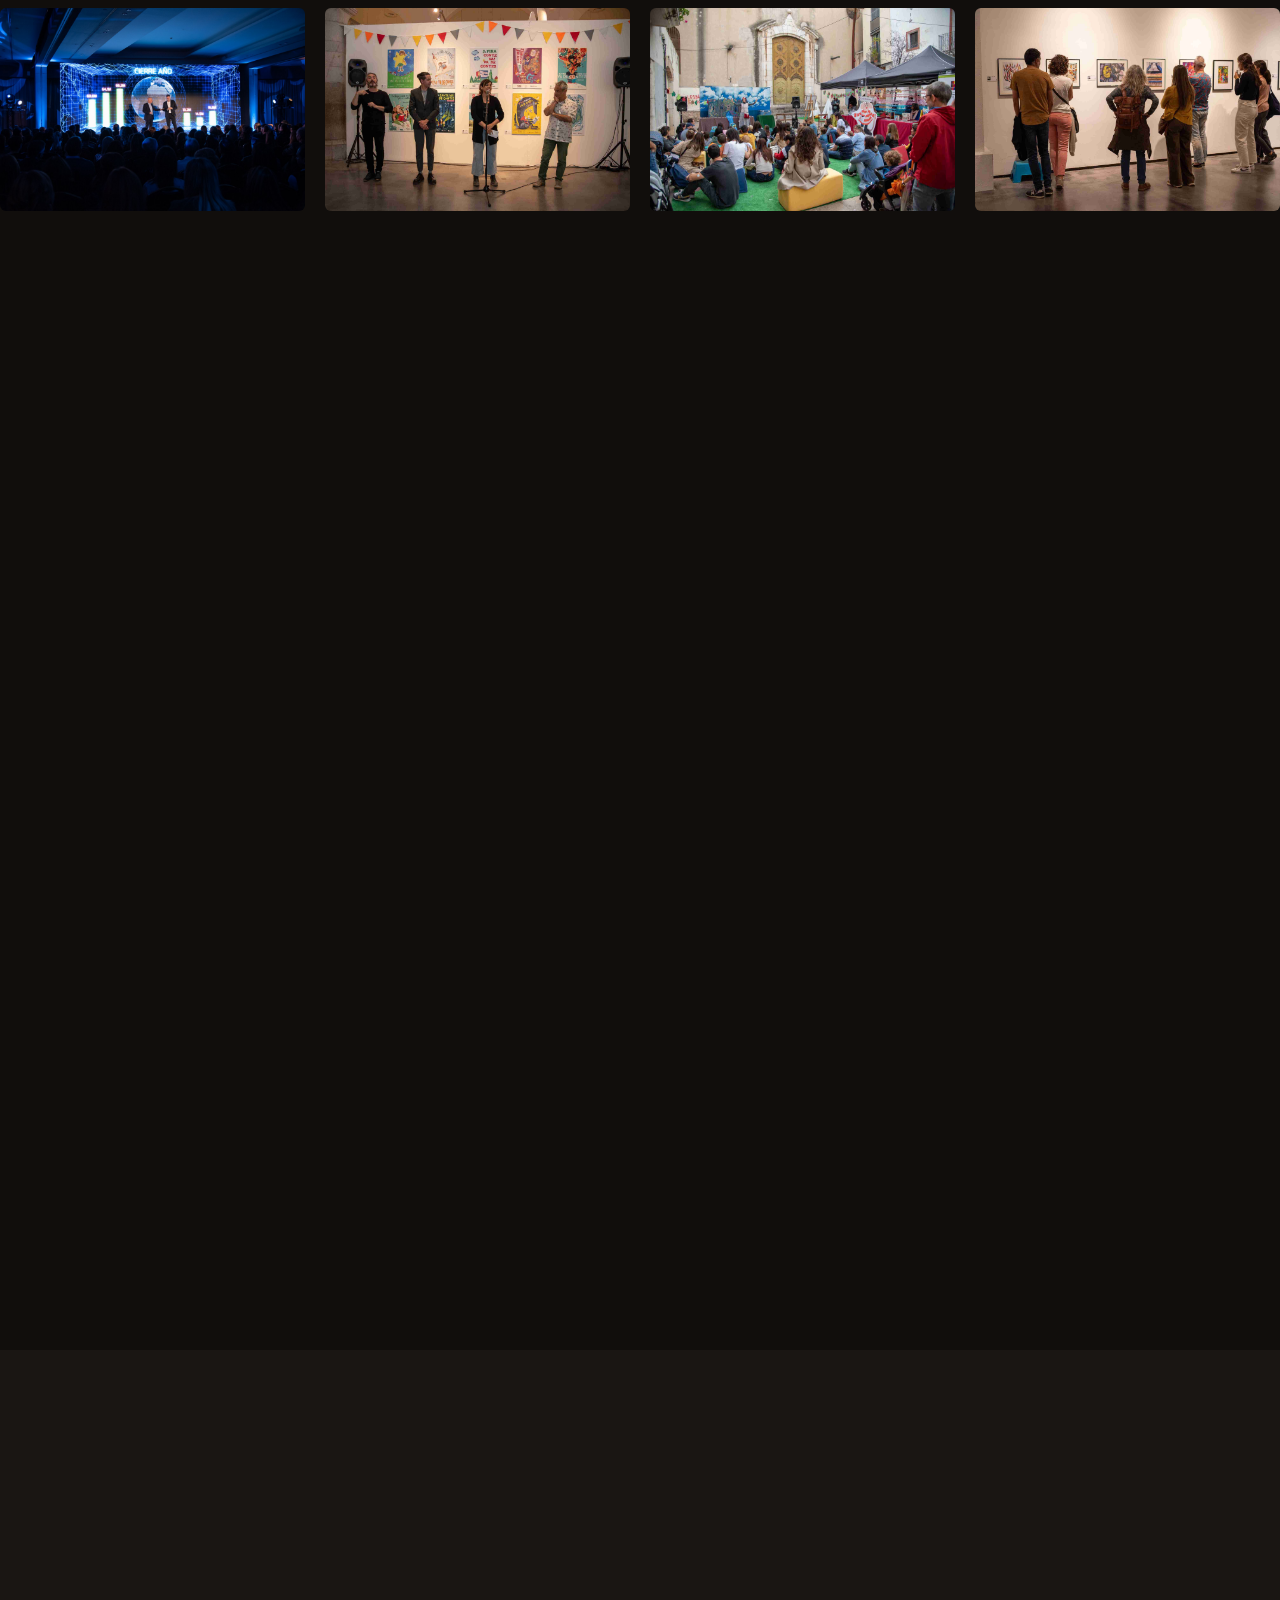
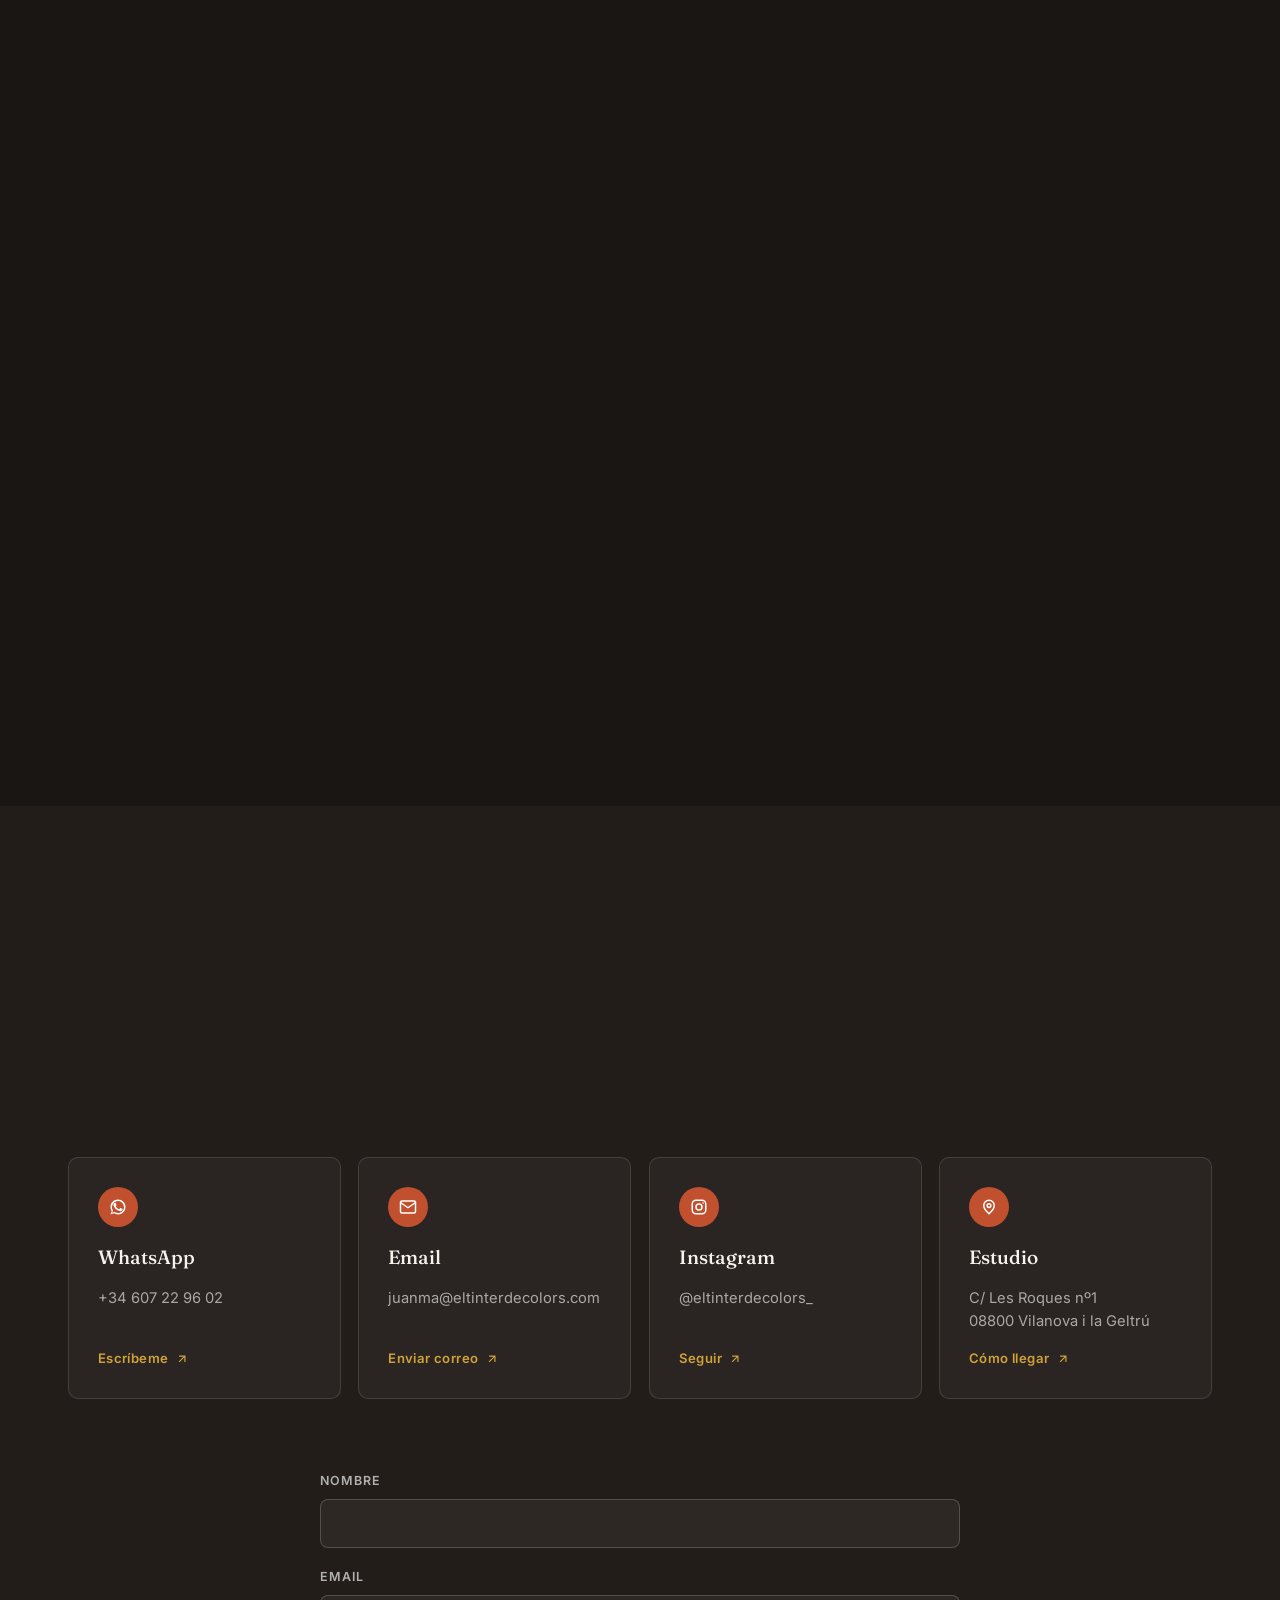
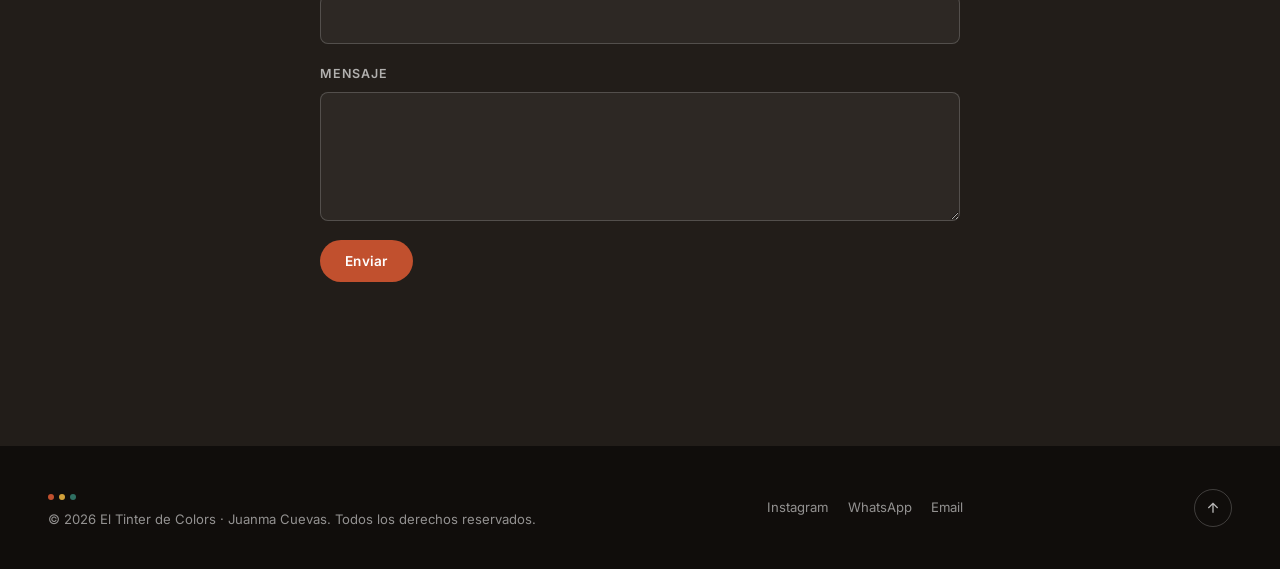
==== commit b823d77a: "Add working contact form via Netlify Forms" ====
--- a/index.html
+++ b/index.html
@@ -9,7 +9,7 @@
 <link rel="preconnect" href="https://fonts.googleapis.com">
 <link rel="preconnect" href="https://fonts.gstatic.com" crossorigin>
 <link href="https://fonts.googleapis.com/css2?family=Fraunces:ital,opsz,wght@0,9..144,400;0,9..144,500;1,9..144,400&family=Inter:wght@400;500;600;700&display=swap" rel="stylesheet">
-<link rel="stylesheet" href="styles.css?v=7">
+<link rel="stylesheet" href="styles.css?v=8">
 </head>
 <body>
 <script src="https://identity.netlify.com/v1/netlify-identity-widget.js"></script>
@@ -185,6 +185,27 @@
           </span>
         </a>
       </div>
+
+      <form name="contacto" method="POST" data-netlify="true" netlify-honeypot="bot-field" class="contact-form reveal" id="contactForm">
+        <input type="hidden" name="form-name" value="contacto">
+        <p class="hp-field"><label>No rellenar si eres humano: <input name="bot-field"></label></p>
+
+        <div class="form-row">
+          <label for="cf-name">Nombre</label>
+          <input type="text" id="cf-name" name="nombre" required>
+        </div>
+        <div class="form-row">
+          <label for="cf-email">Email</label>
+          <input type="email" id="cf-email" name="email" required>
+        </div>
+        <div class="form-row">
+          <label for="cf-message">Mensaje</label>
+          <textarea id="cf-message" name="mensaje" rows="5" required></textarea>
+        </div>
+
+        <button type="submit" class="btn btn-accent">Enviar</button>
+        <p class="form-status" id="formStatus" role="status" aria-live="polite"></p>
+      </form>
     </div>
   </section>
 
@@ -225,6 +246,6 @@
   </button>
 </div>
 
-<script src="script.js?v=4"></script>
+<script src="script.js?v=5"></script>
 </body>
 </html>
--- a/styles.css
+++ b/styles.css
@@ -276,27 +276,34 @@
   transform-origin: center center;
   will-change: transform;
 }
-.hero-slide:nth-child(3n+1) img { animation: kb-pan-1 6.5s ease-out forwards; }
-.hero-slide:nth-child(3n+2) img { animation: kb-pan-2 6.5s ease-out forwards; }
-.hero-slide:nth-child(3n) img { animation: kb-pan-3 6.5s ease-out forwards; }
-@keyframes kb-pan-1 {
-  from { transform: scale(1.18) translate(2%, -2%); }
-  to { transform: scale(1.02) translate(0, 0); }
-}
-@keyframes kb-pan-2 {
-  from { transform: scale(1.18) translate(-2.5%, 1.5%); }
-  to { transform: scale(1.02) translate(0, 0); }
+/* Ken Burns effects — picked per photo from the admin panel (hero.slides[].effect) */
+.hero-slide img.fx-zoom-in { animation: kb-zoom-in 6.5s ease-out forwards; }
+.hero-slide img.fx-zoom-out { animation: kb-zoom-out 6.5s ease-out forwards; }
+.hero-slide img.fx-pan-left { animation: kb-pan-left 6.5s ease-out forwards; }
+.hero-slide img.fx-pan-right { animation: kb-pan-right 6.5s ease-out forwards; }
+.hero-slide img.fx-none { transform: scale(1.02); }
+@keyframes kb-zoom-in {
+  from { transform: scale(1.02); }
+  to { transform: scale(1.15); }
+}
+@keyframes kb-zoom-out {
+  from { transform: scale(1.15); }
+  to { transform: scale(1.02); }
+}
+@keyframes kb-pan-left {
+  from { transform: scale(1.15) translateX(-2.5%); }
+  to { transform: scale(1.15) translateX(2.5%); }
+}
+@keyframes kb-pan-right {
+  from { transform: scale(1.15) translateX(2.5%); }
+  to { transform: scale(1.15) translateX(-2.5%); }
 }
 @media (max-width: 760px) {
-  .hero-slide:nth-child(2) img { object-position: 75% center; }
-  @keyframes kb-pan-2 {
-    from { transform: scale(1.1) translateX(0.8%); }
-    to { transform: scale(1.1) translateX(-0.8%); }
+  .hero-slide img.fx-pan-left,
+  .hero-slide img.fx-pan-right {
+    /* Panning is riskier on narrow crops — keep it gentle on mobile. */
+    animation-name: kb-zoom-in;
   }
-}
-@keyframes kb-pan-3 {
-  from { transform: scale(1.2) translate(0, 2.5%); }
-  to { transform: scale(1.02) translate(0, 0); }
 }
 .hero::after {
   content: '';
@@ -673,6 +680,49 @@
 .contact-card .link-out svg { width: 14px; height: 14px; transition: transform 0.25s ease; }
 .contact-card:hover .link-out svg { transform: translate(3px, -3px); }
 
+.contact-form {
+  max-width: 640px;
+  margin: clamp(3rem, 6vw, 4.5rem) auto 0;
+  display: flex;
+  flex-direction: column;
+  gap: 1.2rem;
+}
+.contact-form .hp-field { position: absolute; left: -9999px; }
+.form-row { display: flex; flex-direction: column; gap: 0.5rem; }
+.form-row label {
+  font-size: 0.78rem;
+  letter-spacing: 0.08em;
+  text-transform: uppercase;
+  font-weight: 600;
+  color: rgba(255,255,255,0.65);
+}
+.form-row input,
+.form-row textarea {
+  font-family: var(--font-body);
+  font-size: 1rem;
+  color: var(--paper);
+  background: rgba(255,255,255,0.05);
+  border: 1px solid rgba(255,255,255,0.18);
+  border-radius: 8px;
+  padding: 0.85rem 1rem;
+  resize: vertical;
+  transition: border-color 0.25s ease, background 0.25s ease;
+}
+.form-row input:focus,
+.form-row textarea:focus {
+  outline: none;
+  border-color: var(--accent-3);
+  background: rgba(255,255,255,0.08);
+}
+.contact-form .btn { align-self: flex-start; }
+.form-status {
+  font-size: 0.9rem;
+  color: rgba(255,255,255,0.65);
+  min-height: 1.2em;
+}
+.form-status.is-success { color: var(--accent-3); }
+.form-status.is-error { color: #e08a6b; }
+
 /* =============================== FOOTER =============================== */
 .site-footer {
   background: #100d0b;
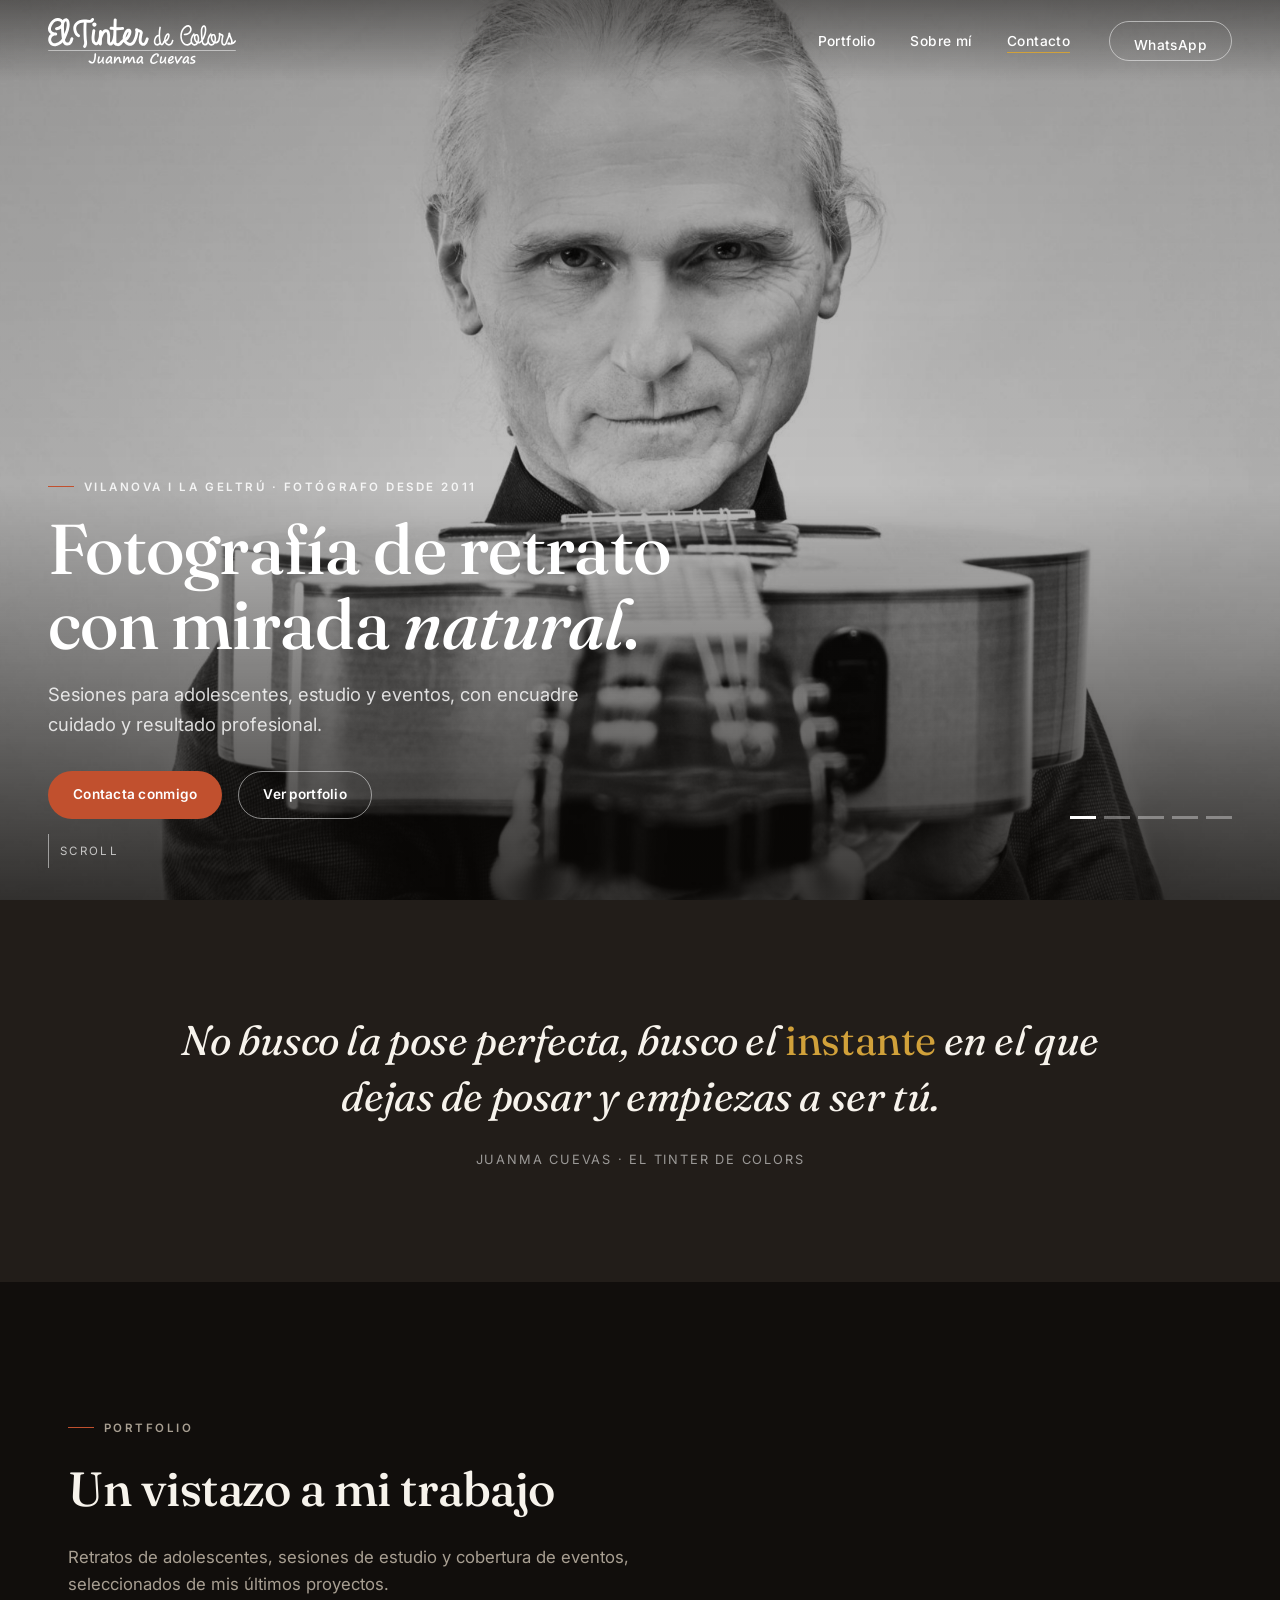
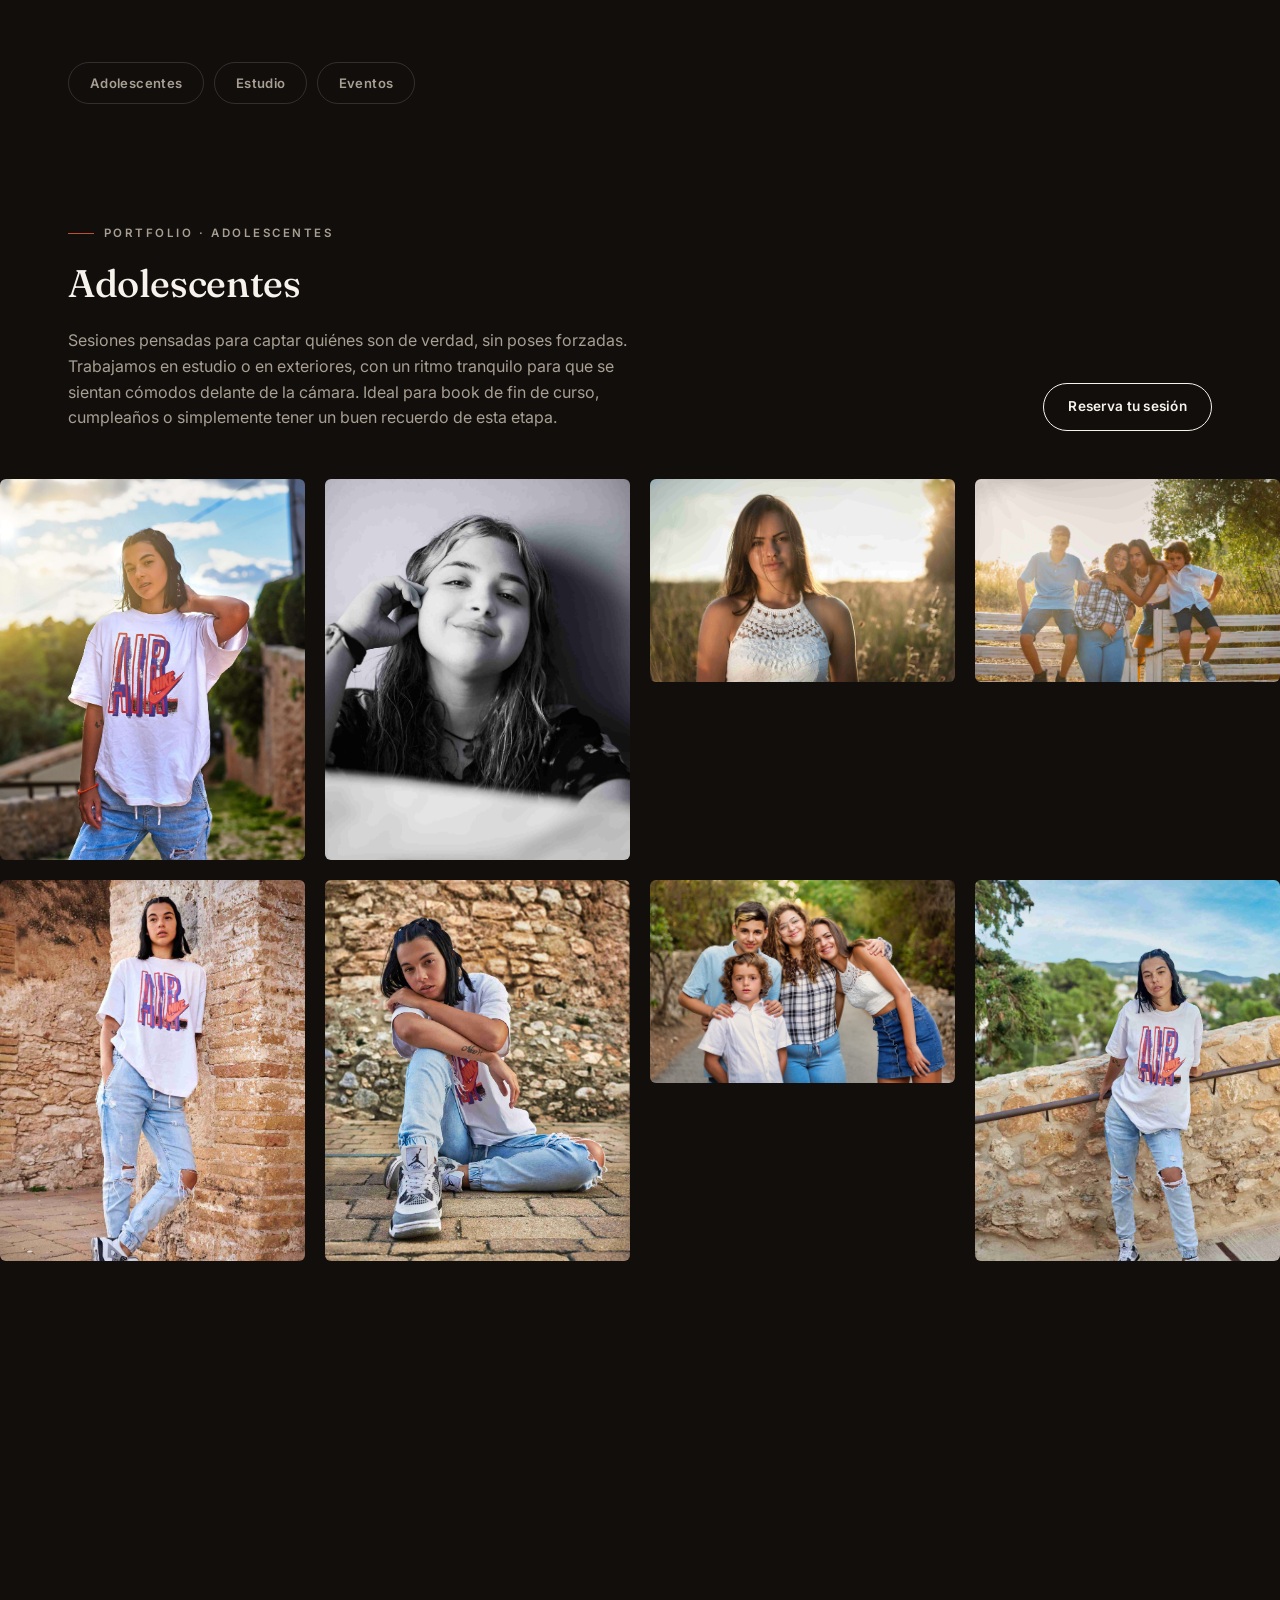
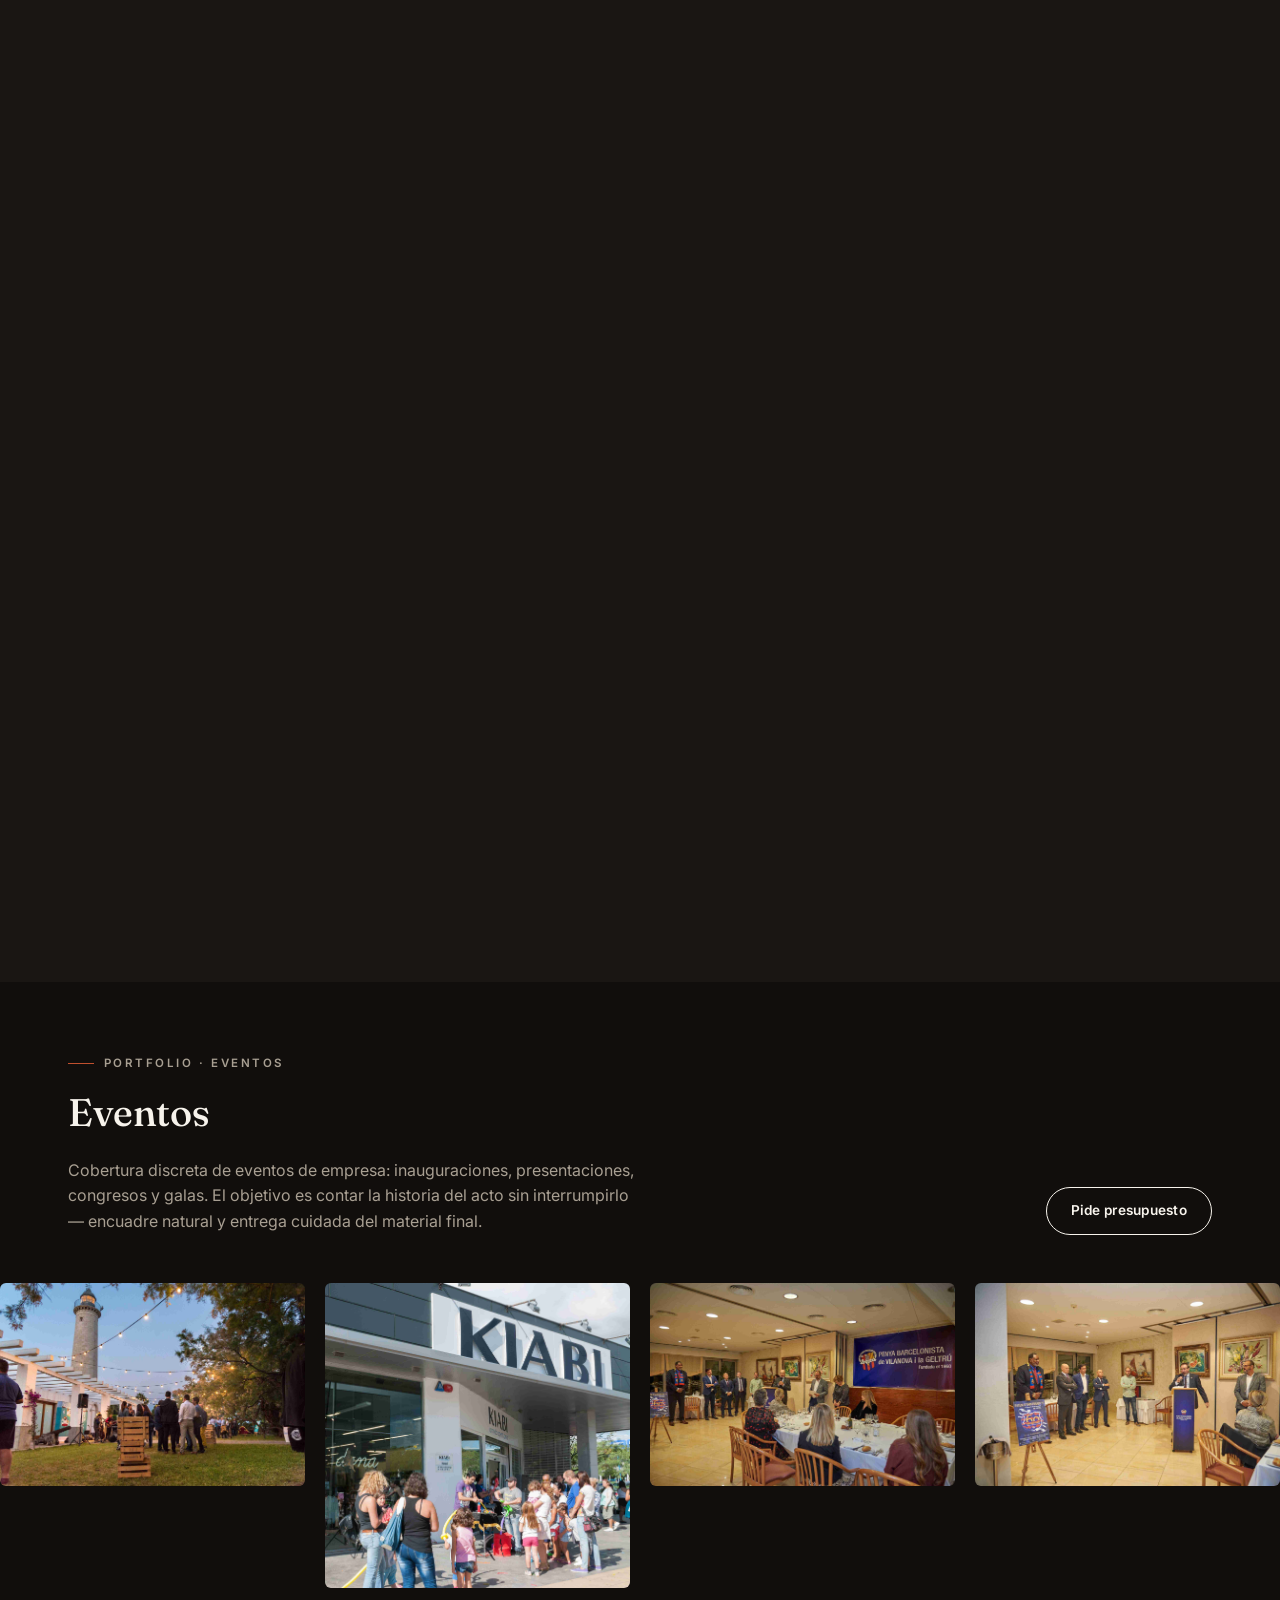
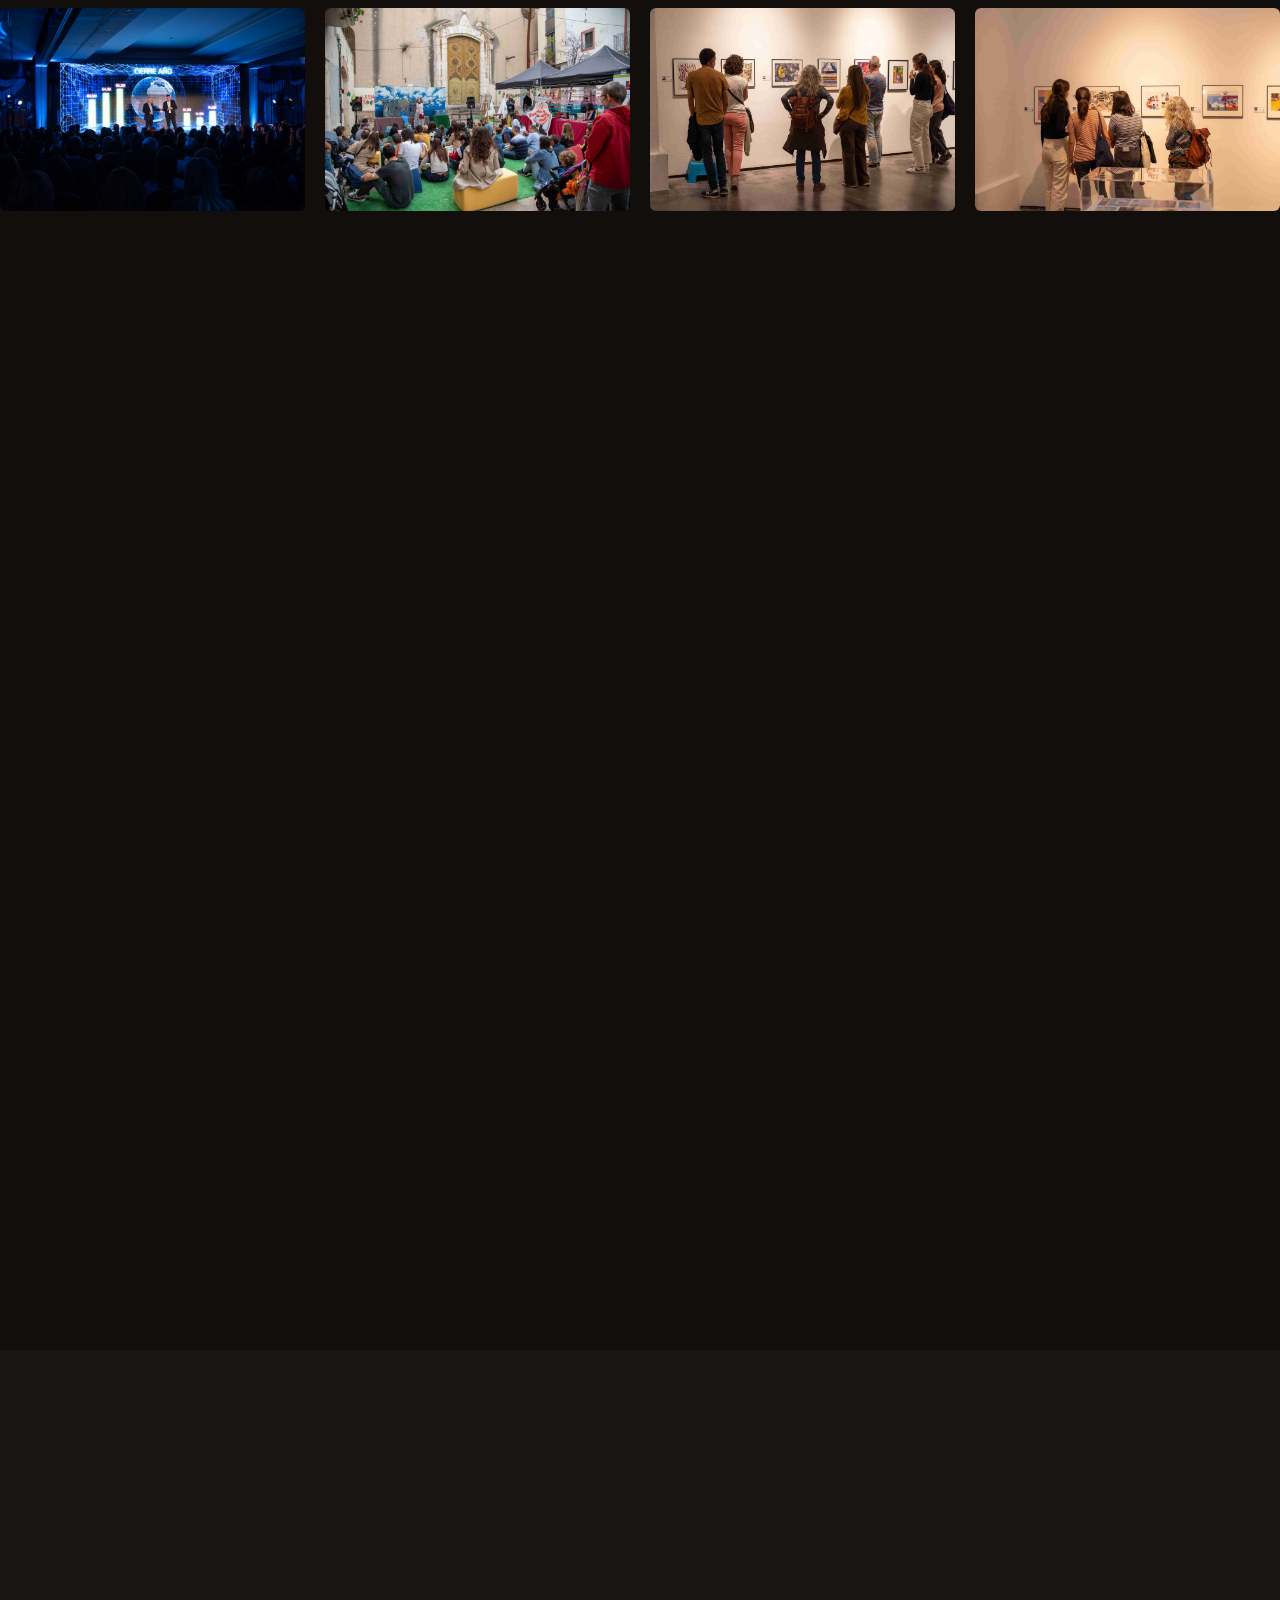
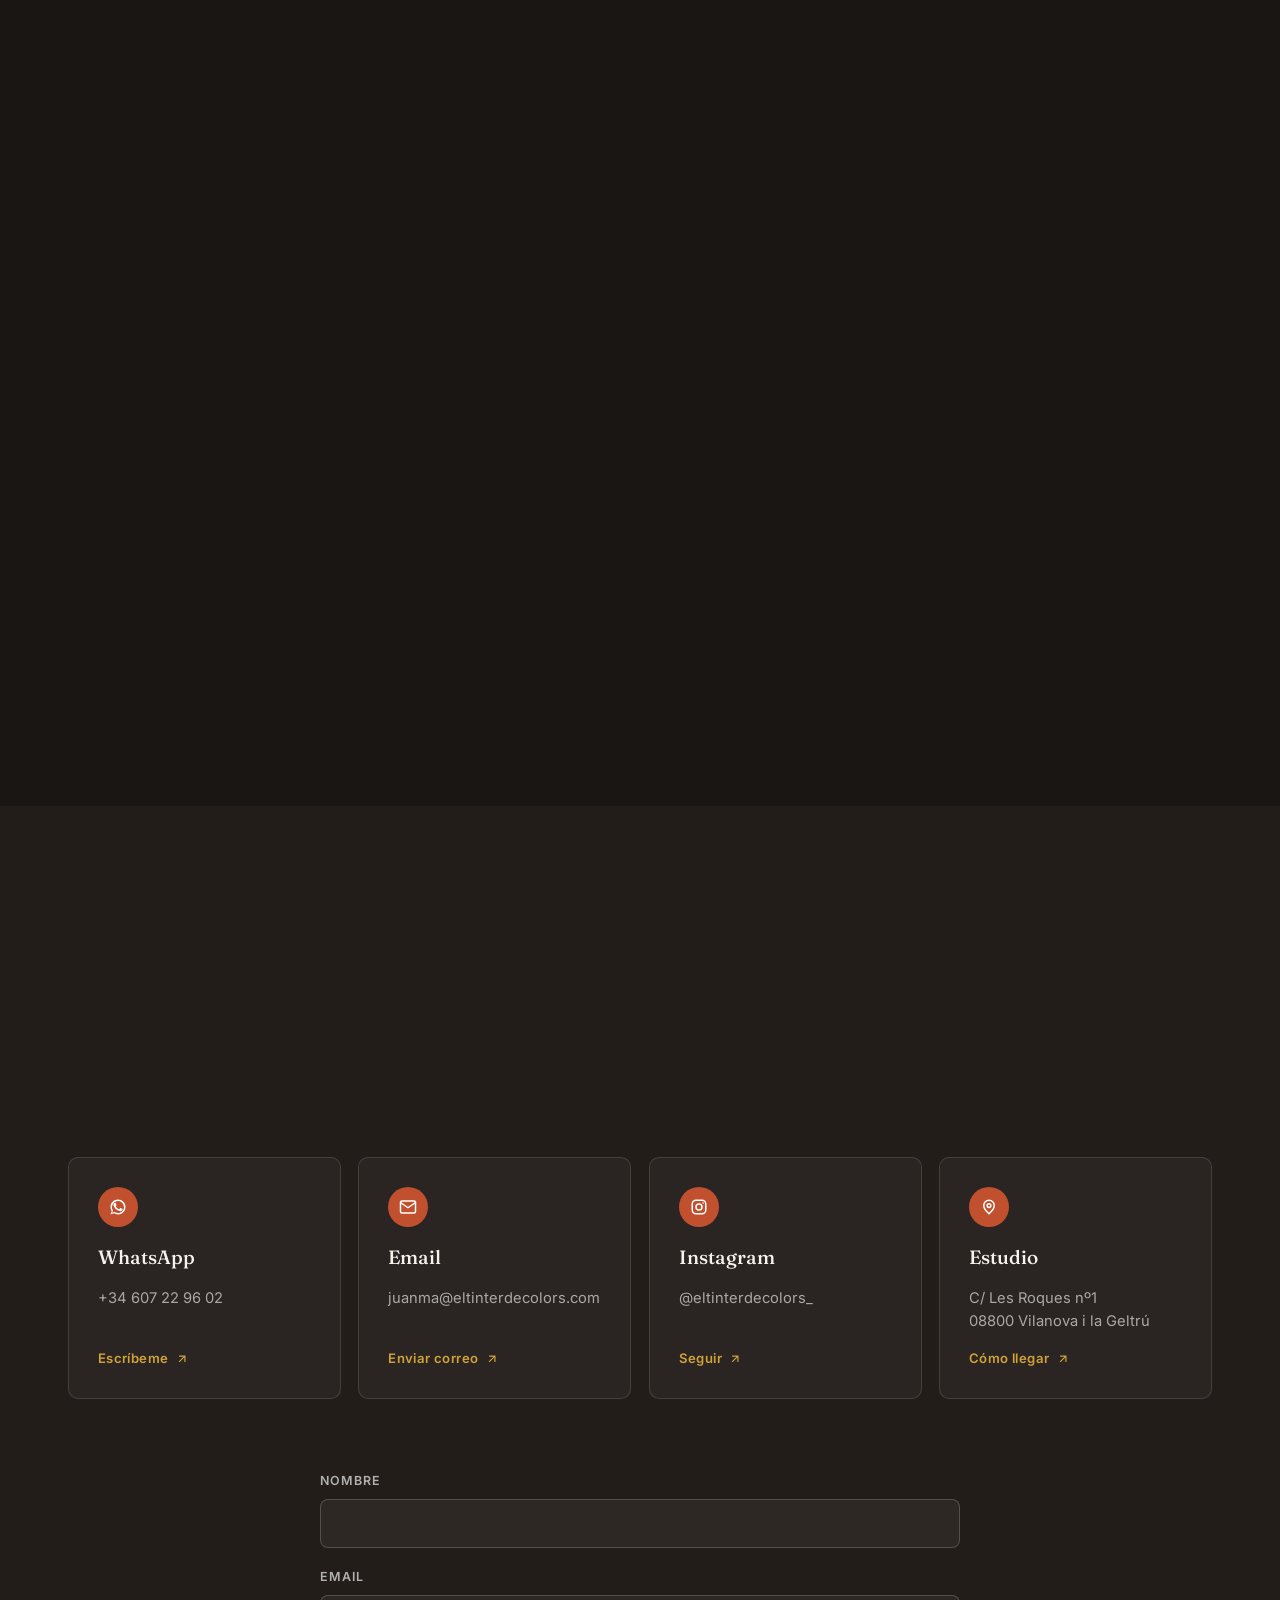
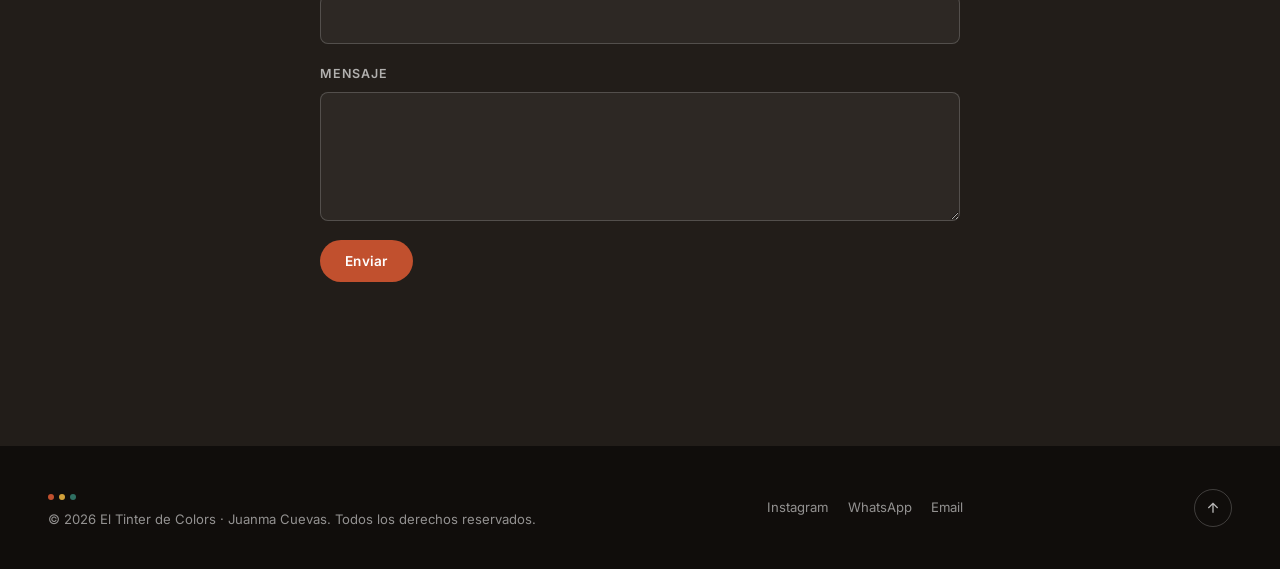
==== commit 84bd52dd: "Reduce hero heading/kicker/subtitle font size on mobile The vw-based clamp() floor dominated on narr" ====
--- a/index.html
+++ b/index.html
@@ -9,7 +9,7 @@
 <link rel="preconnect" href="https://fonts.googleapis.com">
 <link rel="preconnect" href="https://fonts.gstatic.com" crossorigin>
 <link href="https://fonts.googleapis.com/css2?family=Fraunces:ital,opsz,wght@0,9..144,400;0,9..144,500;1,9..144,400&family=Inter:wght@400;500;600;700&display=swap" rel="stylesheet">
-<link rel="stylesheet" href="styles.css?v=8">
+<link rel="stylesheet" href="styles.css?v=9">
 </head>
 <body>
 <script src="https://identity.netlify.com/v1/netlify-identity-widget.js"></script>
--- a/styles.css
+++ b/styles.css
@@ -335,6 +335,12 @@
   margin-bottom: 2rem;
 }
 .hero-actions { display: flex; gap: 1rem; flex-wrap: wrap; }
+
+@media (max-width: 600px) {
+  .hero .kicker { font-size: 0.62rem; }
+  .hero-content h1 { font-size: clamp(1.7rem, 8vw, 2.3rem); margin: 0.8rem 0 1rem; }
+  .hero-content p { font-size: 0.92rem; margin-bottom: 1.5rem; }
+}
 
 .hero-dots {
   position: absolute;
